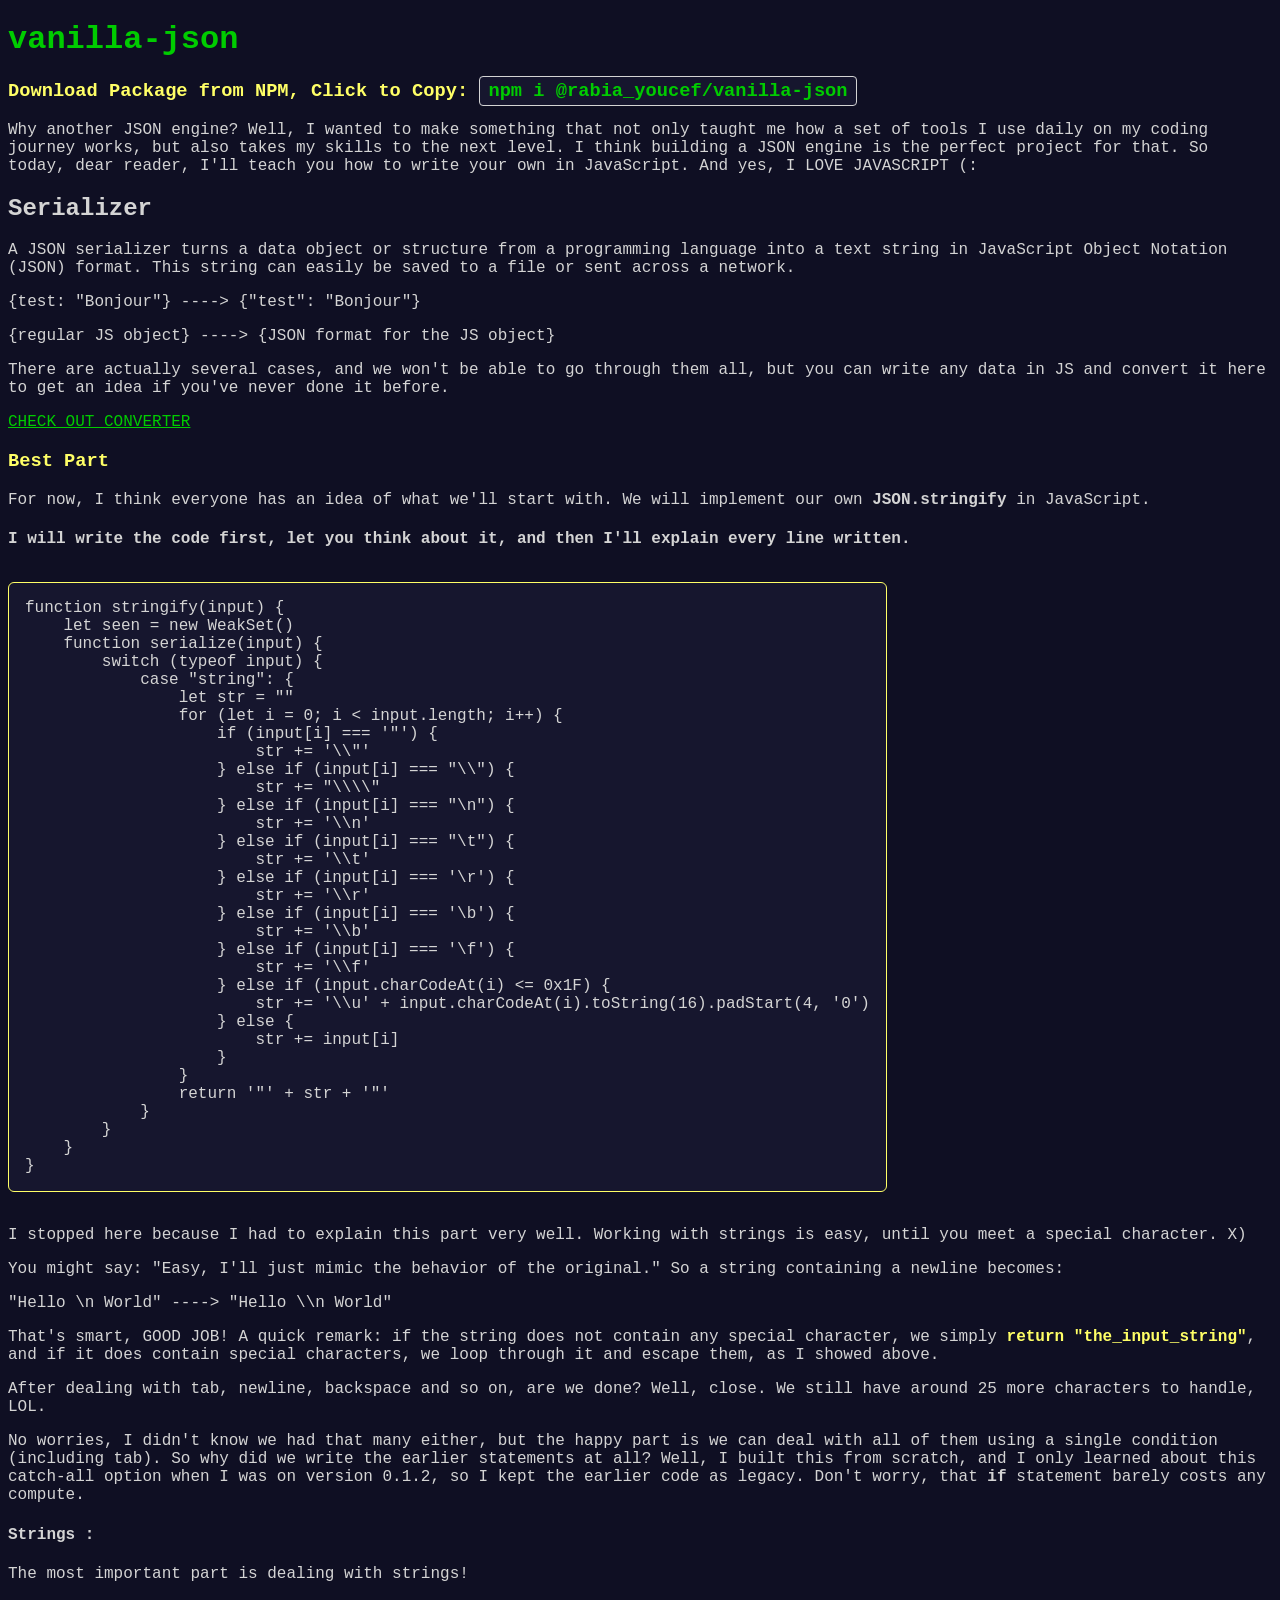
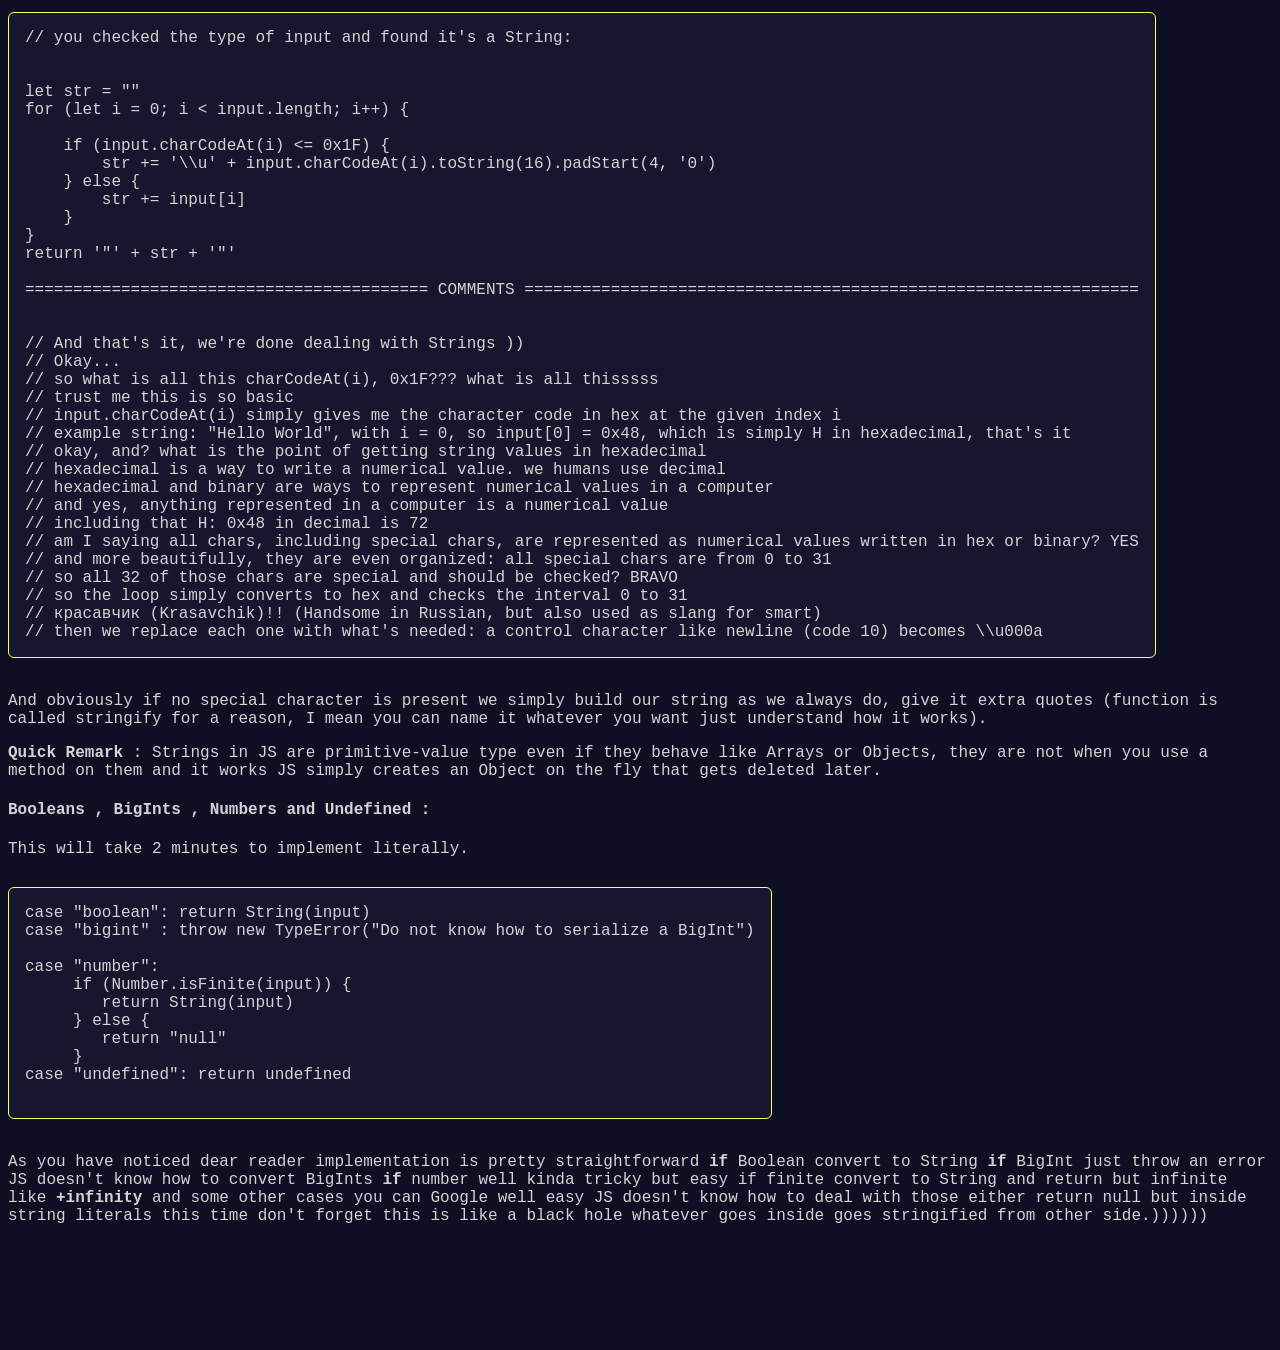
==== index.html @ 9250e8ce "improving docs and adding all primitive values except Symbols" ====
<!DOCTYPE html>
<html>
    <head>
    <meta charset="UTF-8">
    <link rel="stylesheet" href="style.css">
    <title>vanilla-json</title>
</head>
<body>
    <h1>vanilla-json</h1>
    <h3>Download Package from NPM, Click to Copy: <span id="copyme">npm i @rabia_youcef/vanilla-json</span></h3>
    <p>Why another JSON engine? Well, I wanted to make something that not only taught me how a set of tools I use daily on my coding journey works, but also takes my skills to the next level. I think building a JSON engine is the perfect project for that. So today, dear reader, I'll teach you how to write your own in JavaScript. And yes, I LOVE JAVASCRIPT (:</p>

    <h2>Serializer</h2>
    <p>A JSON serializer turns a data object or structure from a programming language into a text string in JavaScript Object Notation (JSON) format. This string can easily be saved to a file or sent across a network.</p>
    <p>{test: "Bonjour"} ----> {"test": "Bonjour"}</p>
    <p>{regular JS object} ----> {JSON format for the JS object}</p>
    <p>There are actually several cases, and we won't be able to go through them all, but you can write any data in JS and convert it here to get an idea if you've never done it before.</p>
    <a href="https://www.convertsimple.com/convert-javascript-to-json">CHECK OUT CONVERTER</a>

    <h3>Best Part</h3>
    <p>For now, I think everyone has an idea of what we'll start with. We will implement our own <span>JSON.stringify</span> in JavaScript.</p>
    <h4>I will write the code first, let you think about it, and then I'll explain every line written.</h4>

    <pre><code>function stringify(input) {
    let seen = new WeakSet()
    function serialize(input) {
        switch (typeof input) {
            case "string": {
                let str = ""
                for (let i = 0; i < input.length; i++) {
                    if (input[i] === '"') {
                        str += '\\"'
                    } else if (input[i] === "\\") {
                        str += "\\\\"
                    } else if (input[i] === "\n") {
                        str += '\\n'
                    } else if (input[i] === "\t") {
                        str += '\\t'
                    } else if (input[i] === '\r') {
                        str += '\\r'
                    } else if (input[i] === '\b') {
                        str += '\\b'
                    } else if (input[i] === '\f') {
                        str += '\\f'
                    } else if (input.charCodeAt(i) <= 0x1F) {
                        str += '\\u' + input.charCodeAt(i).toString(16).padStart(4, '0')
                    } else {
                        str += input[i]
                    }
                }
                return '"' + str + '"'
            }
        }
    }
}</code></pre>

    <p>I stopped here because I had to explain this part very well. Working with strings is easy, until you meet a special character. X)</p>
    <p>You might say: "Easy, I'll just mimic the behavior of the original." So a string containing a newline becomes:</p>
    <p>"Hello \n World"  ---->  "Hello \\n World"</p>
    <p>That's smart, GOOD JOB! A quick remark: if the string does not contain any special character, we simply <span id="return">return "the_input_string"</span>, and if it does contain special characters, we loop through it and escape them, as I showed above.</p>
    <p>After dealing with tab, newline, backspace and so on, are we done? Well, close. We still have around 25 more characters to handle, LOL.</p>
    <p>No worries, I didn't know we had that many either, but the happy part is we can deal with all of them using a single condition (including tab). So why did we write the earlier statements at all? Well, I built this from scratch, and I only learned about this catch-all option when I was on version 0.1.2, so I kept the earlier code as legacy. Don't worry, that <span>if</span> statement barely costs any compute.</p>

    <h4>Strings :</h4>
    <p>The most important part is dealing with strings!</p>
    <pre><code>// you checked the type of input and found it's a String:


let str = ""
for (let i = 0; i < input.length; i++) {

    if (input.charCodeAt(i) <= 0x1F) {
        str += '\\u' + input.charCodeAt(i).toString(16).padStart(4, '0')
    } else {
        str += input[i]
    }
}
return '"' + str + '"'

========================================== COMMENTS ================================================================


// And that's it, we're done dealing with Strings ))
// Okay...
// so what is all this charCodeAt(i), 0x1F??? what is all thisssss
// trust me this is so basic
// input.charCodeAt(i) simply gives me the character code in hex at the given index i
// example string: "Hello World", with i = 0, so input[0] = 0x48, which is simply H in hexadecimal, that's it
// okay, and? what is the point of getting string values in hexadecimal
// hexadecimal is a way to write a numerical value. we humans use decimal
// hexadecimal and binary are ways to represent numerical values in a computer
// and yes, anything represented in a computer is a numerical value
// including that H: 0x48 in decimal is 72
// am I saying all chars, including special chars, are represented as numerical values written in hex or binary? YES
// and more beautifully, they are even organized: all special chars are from 0 to 31
// so all 32 of those chars are special and should be checked? BRAVO
// so the loop simply converts to hex and checks the interval 0 to 31
// красавчик (Krasavchik)!! (Handsome in Russian, but also used as slang for smart)
// then we replace each one with what's needed: a control character like newline (code 10) becomes \\u000a</code></pre>

    <p>And obviously if no special character is present we simply build our string as we always do, give it extra quotes (function is called stringify for a reason, I mean you can name it whatever you want just understand how it works).</p>

    <p><span>Quick Remark </span> : Strings in JS are primitive-value type even if they behave like Arrays or Objects, they are not when you use a method on them and it works JS simply creates an Object on the fly that gets deleted later.</p>

    <h4>Booleans , BigInts , Numbers and Undefined :</h4>
    <p>This will take 2 minutes to implement literally.</p>
    <pre><code>case "boolean": return String(input)
case "bigint" : throw new TypeError("Do not know how to serialize a BigInt")

case "number":
     if (Number.isFinite(input)) {
        return String(input)
     } else {
        return "null"
     }
case "undefined": return undefined
    </code></pre>
    <p>As you have noticed dear reader implementation is pretty straightforward <span>if</span> Boolean convert to String <span>if</span> BigInt just throw an error JS doesn't know how to convert BigInts <span>if</span> number well kinda tricky but easy if finite convert to String and return but infinite like <span>+infinity</span> and some other cases you can Google well easy JS doesn't know how to deal with those either return null but inside string literals this time don't forget this is like a black hole whatever goes inside goes stringified from other side.))))))</p>






    <script src="app.js"></script>
</body>
</html>
---- style.css ----
:root {
    --bg:     #0f0f23;
    --text:   #d4d4d4;
    --accent: #00cc00;
    --star:   #ffff66;
}


body {
    
    background-color : var(--bg);
    color : var(--text);

    font-family: "Source Code Pro", monospace;
}
h1 {
    color: var(--accent);
}

a {
    color: var(--accent);
}

a:hover {
    color: var(--star);
}
h1:hover{
    color: var(--star);
    cursor: pointer;
}

span {
    font-weight: bold;

}

#copyme {
    cursor: pointer;
    color: var(--accent);
    border: 1px solid var(--text);
    border-radius: 4px;
    padding: 0.2rem 0.5rem;      /* space between text and border */
    background: #16162e;          /* subtle darker fill = code-block feel */
    font-family: "Source Code Pro", monospace;
}
pre {
    background: #16162e;
    display : inline-block;
    border: 1px solid var(--star);
    border-radius: 6px;
    padding: 1rem;
    overflow-x: auto;         /* horizontal scroll if a line's too long */
}
pre code {
    font-family: "Source Code Pro", monospace;
    color: var(--text);
}
#return {
    font-weight : bold;
    color : var(--star)
}

h3 {


    color: var(--star);
}
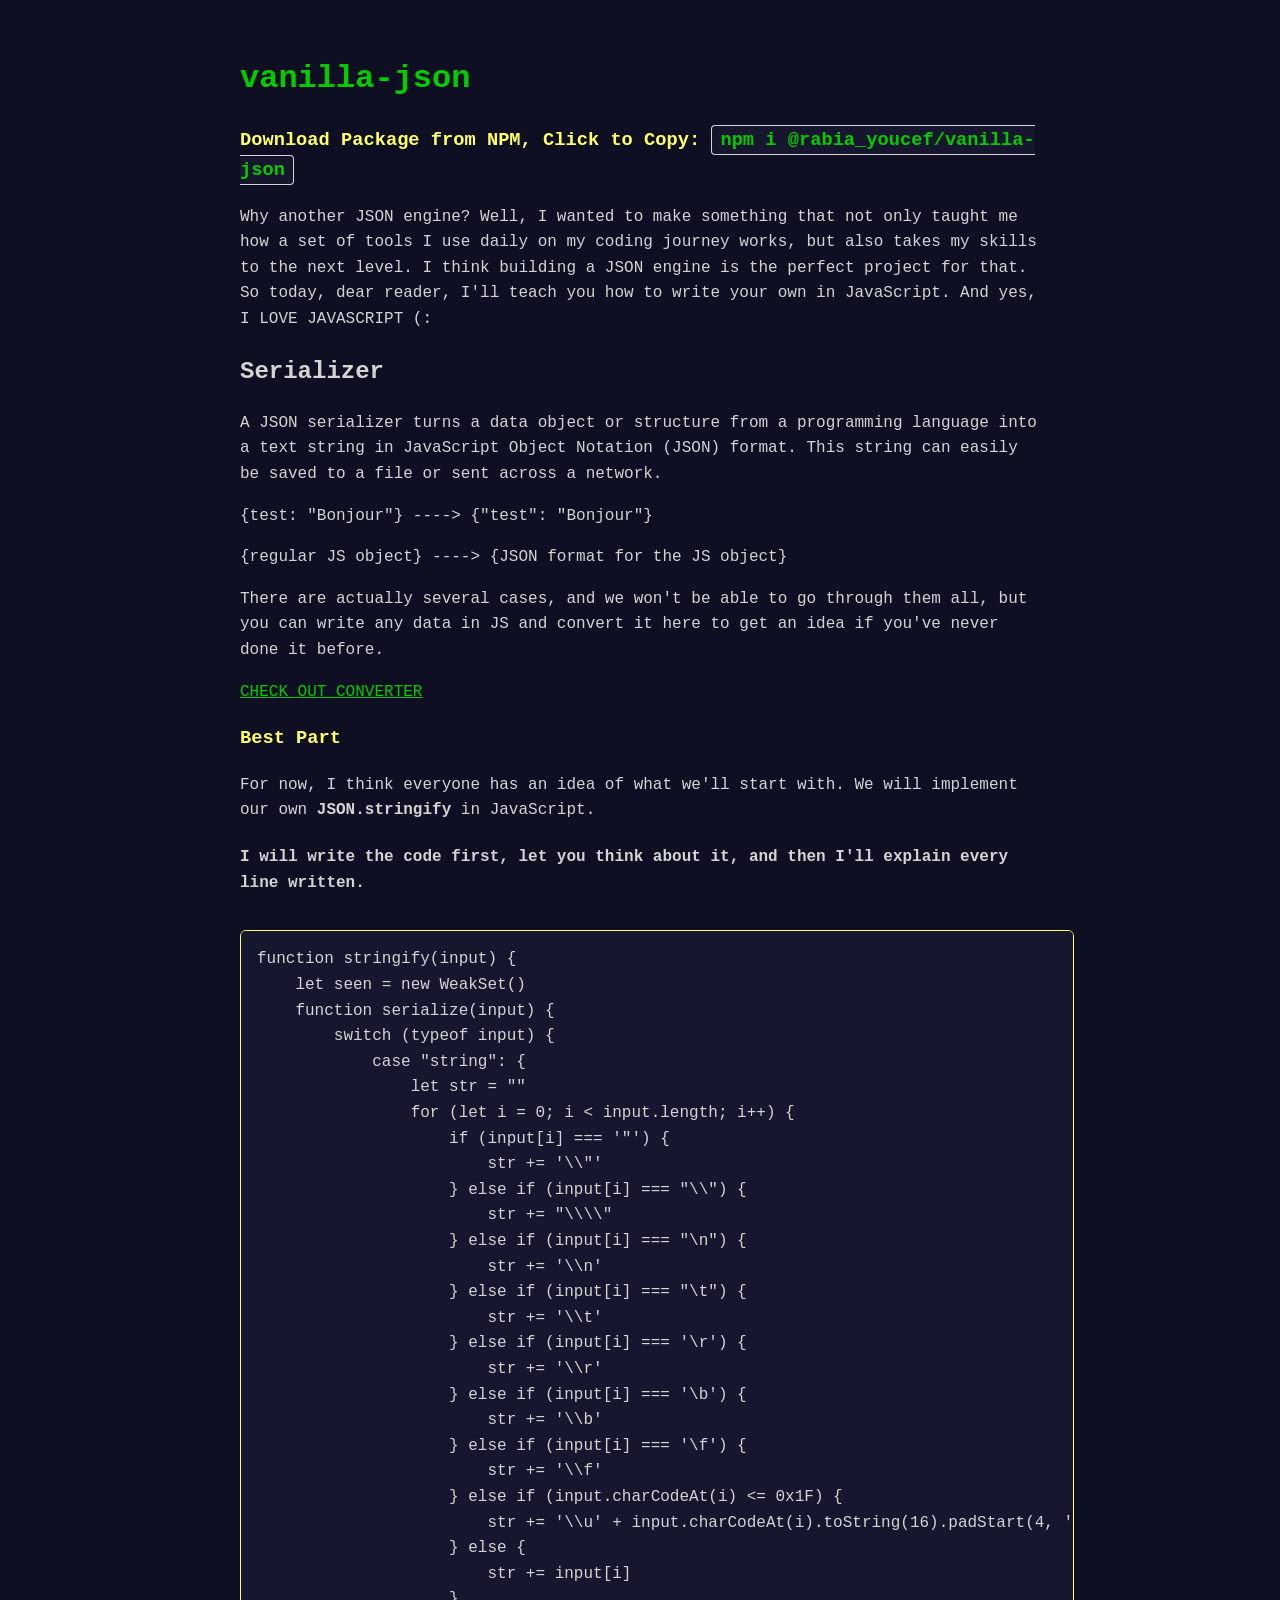
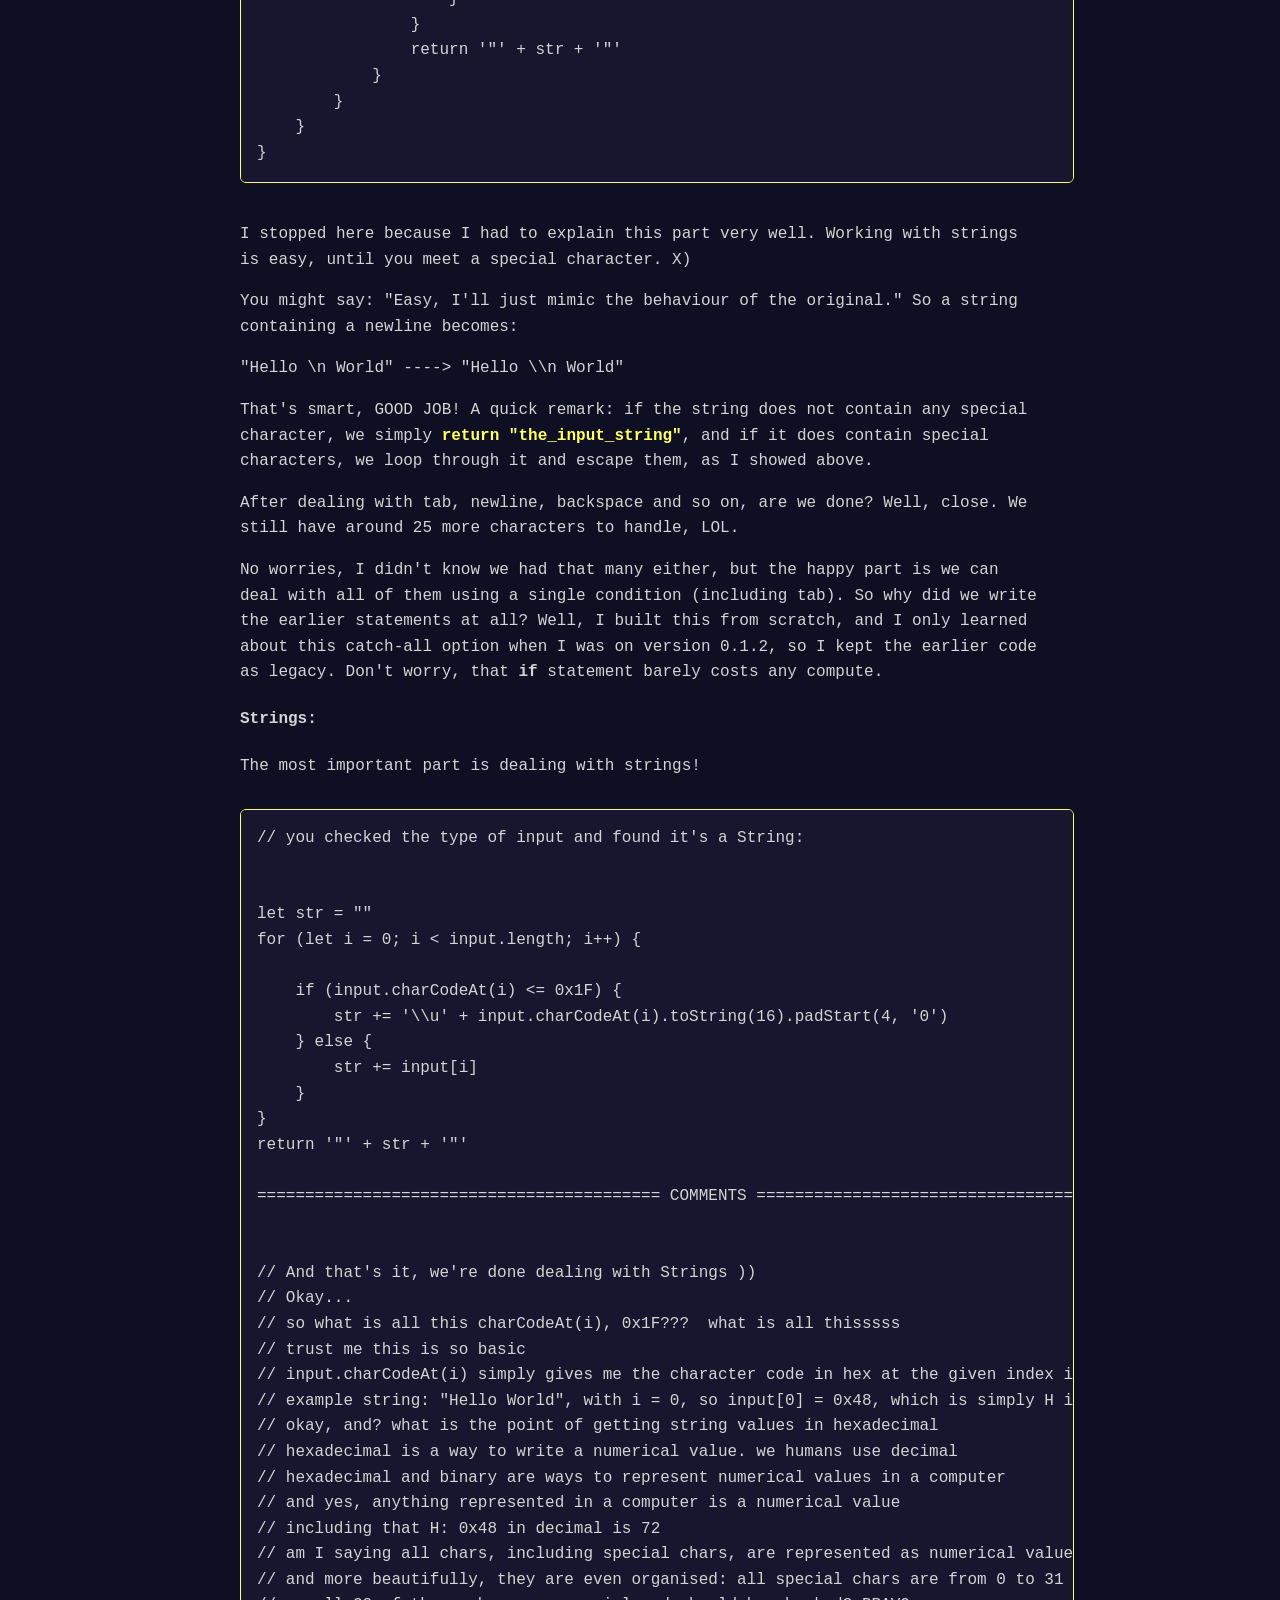
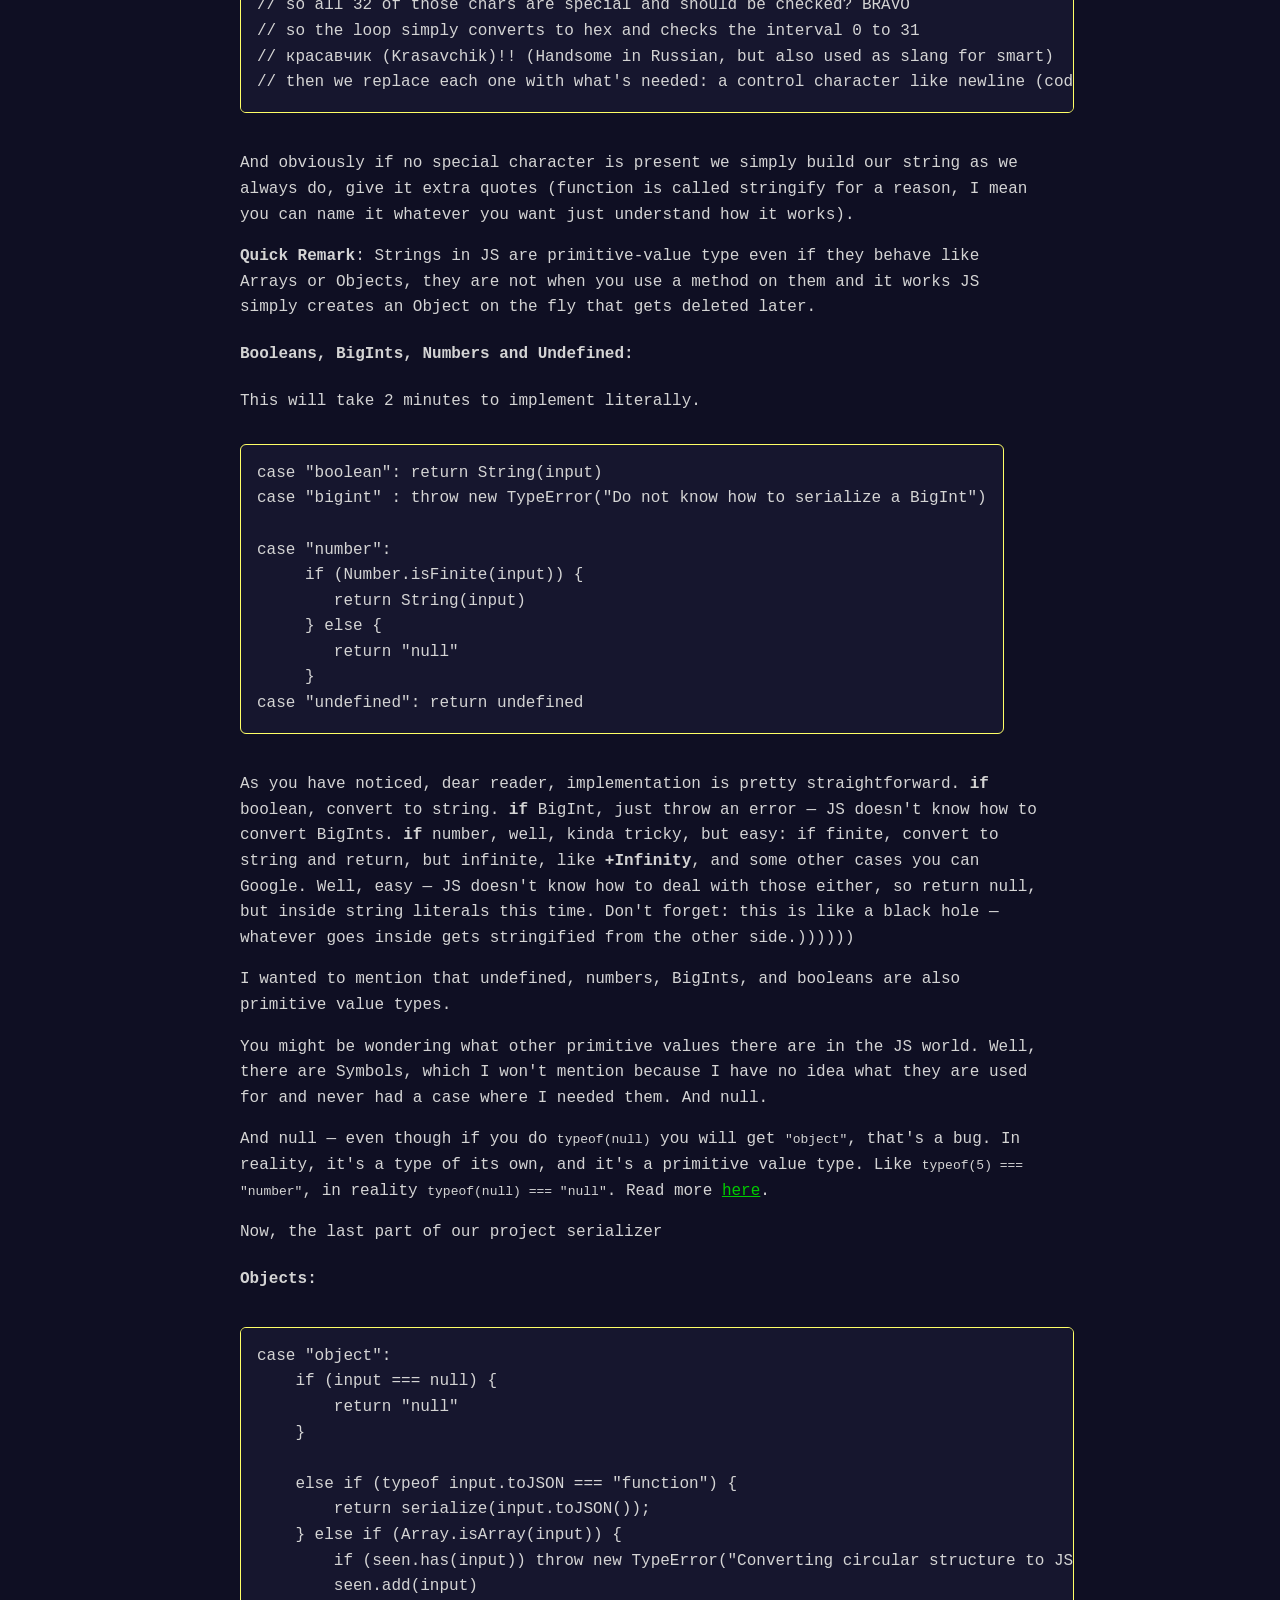
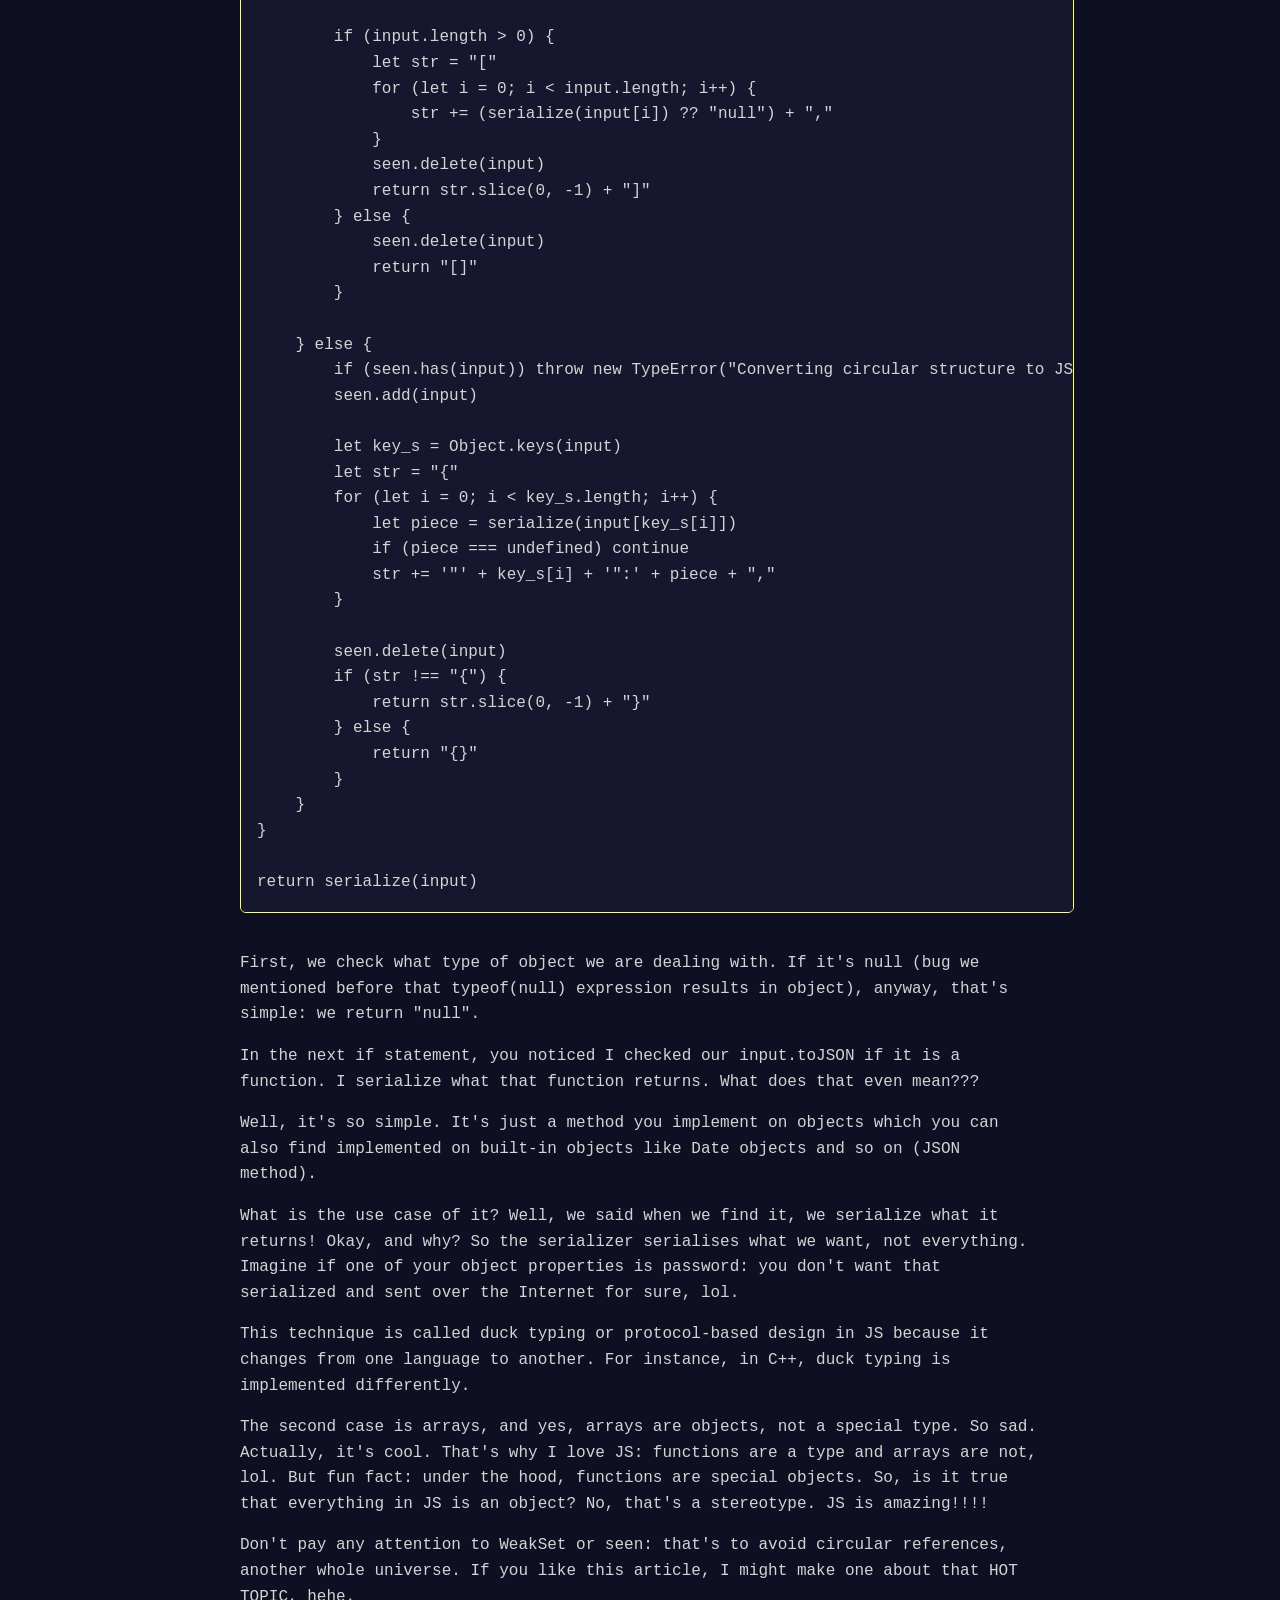
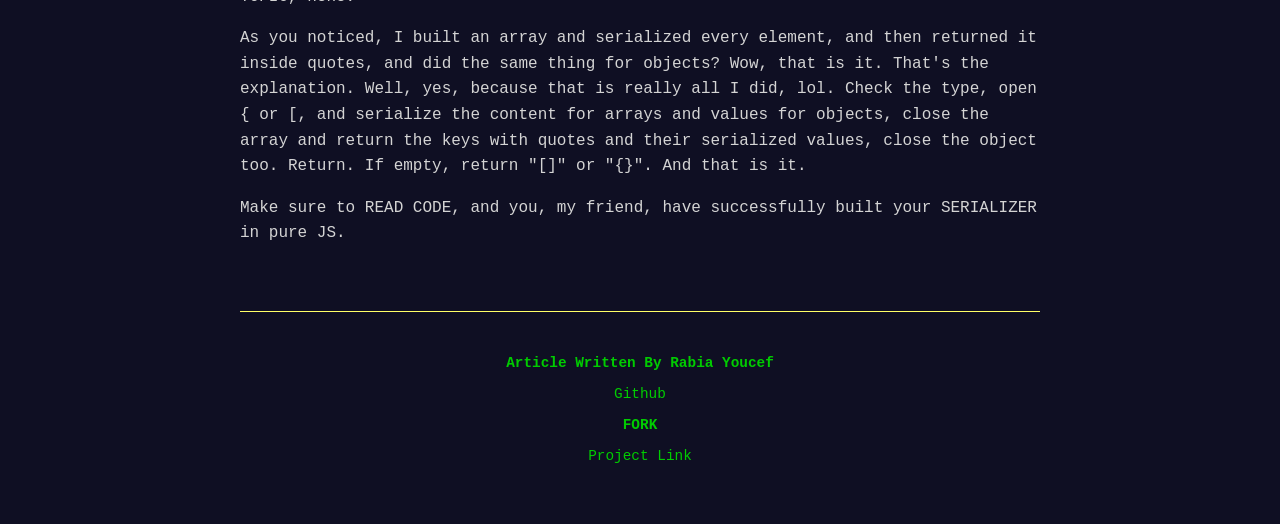
==== commit 24b5fe9e: "Objects Handling Docs" ====
--- a/index.html
+++ b/index.html
@@ -1,6 +1,6 @@
 <!DOCTYPE html>
 <html>
-    <head>
+<head>
     <meta charset="UTF-8">
     <link rel="stylesheet" href="style.css">
     <title>vanilla-json</title>
@@ -55,13 +55,13 @@
 }</code></pre>
 
     <p>I stopped here because I had to explain this part very well. Working with strings is easy, until you meet a special character. X)</p>
-    <p>You might say: "Easy, I'll just mimic the behavior of the original." So a string containing a newline becomes:</p>
+    <p>You might say: "Easy, I'll just mimic the behaviour of the original." So a string containing a newline becomes:</p>
     <p>"Hello \n World"  ---->  "Hello \\n World"</p>
     <p>That's smart, GOOD JOB! A quick remark: if the string does not contain any special character, we simply <span id="return">return "the_input_string"</span>, and if it does contain special characters, we loop through it and escape them, as I showed above.</p>
     <p>After dealing with tab, newline, backspace and so on, are we done? Well, close. We still have around 25 more characters to handle, LOL.</p>
     <p>No worries, I didn't know we had that many either, but the happy part is we can deal with all of them using a single condition (including tab). So why did we write the earlier statements at all? Well, I built this from scratch, and I only learned about this catch-all option when I was on version 0.1.2, so I kept the earlier code as legacy. Don't worry, that <span>if</span> statement barely costs any compute.</p>
 
-    <h4>Strings :</h4>
+    <h4>Strings:</h4>
     <p>The most important part is dealing with strings!</p>
     <pre><code>// you checked the type of input and found it's a String:
 
@@ -82,7 +82,7 @@
 
 // And that's it, we're done dealing with Strings ))
 // Okay...
-// so what is all this charCodeAt(i), 0x1F??? what is all thisssss
+// so what is all this charCodeAt(i), 0x1F???  what is all thisssss
 // trust me this is so basic
 // input.charCodeAt(i) simply gives me the character code in hex at the given index i
 // example string: "Hello World", with i = 0, so input[0] = 0x48, which is simply H in hexadecimal, that's it
@@ -92,7 +92,7 @@
 // and yes, anything represented in a computer is a numerical value
 // including that H: 0x48 in decimal is 72
 // am I saying all chars, including special chars, are represented as numerical values written in hex or binary? YES
-// and more beautifully, they are even organized: all special chars are from 0 to 31
+// and more beautifully, they are even organised: all special chars are from 0 to 31
 // so all 32 of those chars are special and should be checked? BRAVO
 // so the loop simply converts to hex and checks the interval 0 to 31
 // красавчик (Krasavchik)!! (Handsome in Russian, but also used as slang for smart)
@@ -100,9 +100,9 @@
 
     <p>And obviously if no special character is present we simply build our string as we always do, give it extra quotes (function is called stringify for a reason, I mean you can name it whatever you want just understand how it works).</p>
 
-    <p><span>Quick Remark </span> : Strings in JS are primitive-value type even if they behave like Arrays or Objects, they are not when you use a method on them and it works JS simply creates an Object on the fly that gets deleted later.</p>
+    <p><span>Quick Remark</span>: Strings in JS are primitive-value type even if they behave like Arrays or Objects, they are not when you use a method on them and it works JS simply creates an Object on the fly that gets deleted later.</p>
 
-    <h4>Booleans , BigInts , Numbers and Undefined :</h4>
+    <h4>Booleans, BigInts, Numbers and Undefined:</h4>
     <p>This will take 2 minutes to implement literally.</p>
     <pre><code>case "boolean": return String(input)
 case "bigint" : throw new TypeError("Do not know how to serialize a BigInt")
@@ -113,14 +113,82 @@
      } else {
         return "null"
      }
-case "undefined": return undefined
-    </code></pre>
-    <p>As you have noticed dear reader implementation is pretty straightforward <span>if</span> Boolean convert to String <span>if</span> BigInt just throw an error JS doesn't know how to convert BigInts <span>if</span> number well kinda tricky but easy if finite convert to String and return but infinite like <span>+infinity</span> and some other cases you can Google well easy JS doesn't know how to deal with those either return null but inside string literals this time don't forget this is like a black hole whatever goes inside goes stringified from other side.))))))</p>
+case "undefined": return undefined</code></pre>
 
+    <p>As you have noticed, dear reader, implementation is pretty straightforward. <span>if</span> boolean, convert to string. <span>if</span> BigInt, just throw an error — JS doesn't know how to convert BigInts. <span>if</span> number, well, kinda tricky, but easy: if finite, convert to string and return, but infinite, like <span>+Infinity</span>, and some other cases you can Google. Well, easy — JS doesn't know how to deal with those either, so return null, but inside string literals this time. Don't forget: this is like a black hole — whatever goes inside gets stringified from the other side.))))))</p>
 
+    <p>I wanted to mention that undefined, numbers, BigInts, and booleans are also primitive value types.</p>
 
+    <p>You might be wondering what other primitive values there are in the JS world. Well, there are Symbols, which I won't mention because I have no idea what they are used for and never had a case where I needed them. And null.</p>
 
+    <p>And null — even though if you do <code>typeof(null)</code> you will get <code>"object"</code>, that's a bug. In reality, it's a type of its own, and it's a primitive value type. Like <code>typeof(5) === "number"</code>, in reality <code>typeof(null) === "null"</code>. Read more <a href="https://dev.to/m0slah/why-typeof-null-object-in-javascript-a-deep-dive-into-a-quirky-bug-n6p">here</a>.</p>
 
+    <p>Now, the last part of our project serializer</p>
+
+    <h4>Objects:</h4>
+
+    <pre><code>case "object":
+    if (input === null) {
+        return "null"
+    }
+
+    else if (typeof input.toJSON === "function") {
+        return serialize(input.toJSON());
+    } else if (Array.isArray(input)) {
+        if (seen.has(input)) throw new TypeError("Converting circular structure to JSON")  // ← guard
+        seen.add(input)                                                                    // ← "I'm inside now"
+
+        if (input.length > 0) {
+            let str = "["
+            for (let i = 0; i < input.length; i++) {
+                str += (serialize(input[i]) ?? "null") + ","
+            }
+            seen.delete(input)                                                             // ← "done, leaving"
+            return str.slice(0, -1) + "]"
+        } else {
+            seen.delete(input)                                                             // ← same, empty case
+            return "[]"
+        }
+
+    } else {
+        if (seen.has(input)) throw new TypeError("Converting circular structure to JSON")  // ← guard
+        seen.add(input)                                                                    // ← "I'm inside now"
+
+        let key_s = Object.keys(input)
+        let str = "{"
+        for (let i = 0; i < key_s.length; i++) {
+            let piece = serialize(input[key_s[i]])
+            if (piece === undefined) continue
+            str += '"' + key_s[i] + '":' + piece + ","
+        }
+
+        seen.delete(input)                                                                 // ← "done, leaving"
+        if (str !== "{") {
+            return str.slice(0, -1) + "}"
+        } else {
+            return "{}"
+        }
+    }
+}
+
+return serialize(input)</code></pre>
+
+    <p>First, we check what type of object we are dealing with. If it's null (bug we mentioned before that typeof(null) expression results in object), anyway, that's simple: we return "null".</p>
+    <p>In the next if statement, you noticed I checked our input.toJSON if it is a function. I serialize what that function returns. What does that even mean???</p>
+    <p>Well, it's so simple. It's just a method you implement on objects which you can also find implemented on built-in objects like Date objects and so on (JSON method).</p>
+    <p>What is the use case of it? Well, we said when we find it, we serialize what it returns! Okay, and why? So the serializer serialises what we want, not everything. Imagine if one of your object properties is password: you don't want that serialized and sent over the Internet for sure, lol.</p>
+    <p>This technique is called duck typing or protocol-based design in JS because it changes from one language to another. For instance, in C++, duck typing is implemented differently.</p>
+    <p>The second case is arrays, and yes, arrays are objects, not a special type. So sad. Actually, it's cool. That's why I love JS: functions are a type and arrays are not, lol. But fun fact: under the hood, functions are special objects. So, is it true that everything in JS is an object? No, that's a stereotype. JS is amazing!!!!</p>
+    <p>Don't pay any attention to WeakSet or seen: that's to avoid circular references, another whole universe. If you like this article, I might make one about that HOT TOPIC, hehe.</p>
+    <p>As you noticed, I built an array and serialized every element, and then returned it inside quotes, and did the same thing for objects? Wow, that is it. That's the explanation. Well, yes, because that is really all I did, lol. Check the type, open { or [, and serialize the content for arrays and values for objects, close the array and return the keys with quotes and their serialized values, close the object too. Return. If empty, return "[]" or "{}". And that is it.</p>
+    <p>Make sure to READ CODE, and you, my friend, have successfully built your SERIALIZER in pure JS.</p>
+
+    <footer>
+        <p>Article Written By Rabia Youcef</p>
+        <a href="https://github.com/MantasEdine">Github</a>
+        <p>FORK</p>
+        <a href="https://github.com/MantasEdine/vanilla-json/tree/main">Project Link</a>
+    </footer>
 
     <script src="app.js"></script>
 </body>
--- a/style.css
+++ b/style.css
@@ -5,14 +5,16 @@
     --star:   #ffff66;
 }
 
+body {
+    background-color: var(--bg);
+    color: var(--text);
+    font-family: "Source Code Pro", monospace;
+    max-width: 800px;
+    margin: 0 auto;
+    padding: 2rem;
+    line-height: 1.6;
+}
 
-body {
-    
-    background-color : var(--bg);
-    color : var(--text);
-
-    font-family: "Source Code Pro", monospace;
-}
 h1 {
     color: var(--accent);
 }
@@ -24,14 +26,14 @@
 a:hover {
     color: var(--star);
 }
-h1:hover{
+
+h1:hover {
     color: var(--star);
     cursor: pointer;
 }
 
 span {
     font-weight: bold;
-
 }
 
 #copyme {
@@ -39,29 +41,56 @@
     color: var(--accent);
     border: 1px solid var(--text);
     border-radius: 4px;
-    padding: 0.2rem 0.5rem;      /* space between text and border */
-    background: #16162e;          /* subtle darker fill = code-block feel */
+    padding: 0.2rem 0.5rem;
+    background: #16162e;
     font-family: "Source Code Pro", monospace;
 }
+
 pre {
     background: #16162e;
-    display : inline-block;
+    display: inline-block;
     border: 1px solid var(--star);
     border-radius: 6px;
     padding: 1rem;
-    overflow-x: auto;         /* horizontal scroll if a line's too long */
+    overflow-x: auto;
+    max-width: 100%;
 }
+
 pre code {
     font-family: "Source Code Pro", monospace;
     color: var(--text);
 }
+
 #return {
-    font-weight : bold;
-    color : var(--star)
+    font-weight: bold;
+    color: var(--star);
 }
 
 h3 {
-
-
     color: var(--star);
 }
+
+footer {
+    margin-top: 4rem;
+    padding: 2rem 1rem;
+    border-top: 1px solid var(--star);
+    text-align: center;
+    color: var(--text);
+    font-size: 0.9rem;
+}
+
+footer a {
+    color: var(--accent);
+    text-decoration: none;
+    margin: 0 0.5rem;
+}
+
+footer a:hover {
+    color: var(--star);
+}
+
+footer p {
+    margin: 0.5rem 0;
+    color: var(--accent);
+    font-weight: bold;
+}
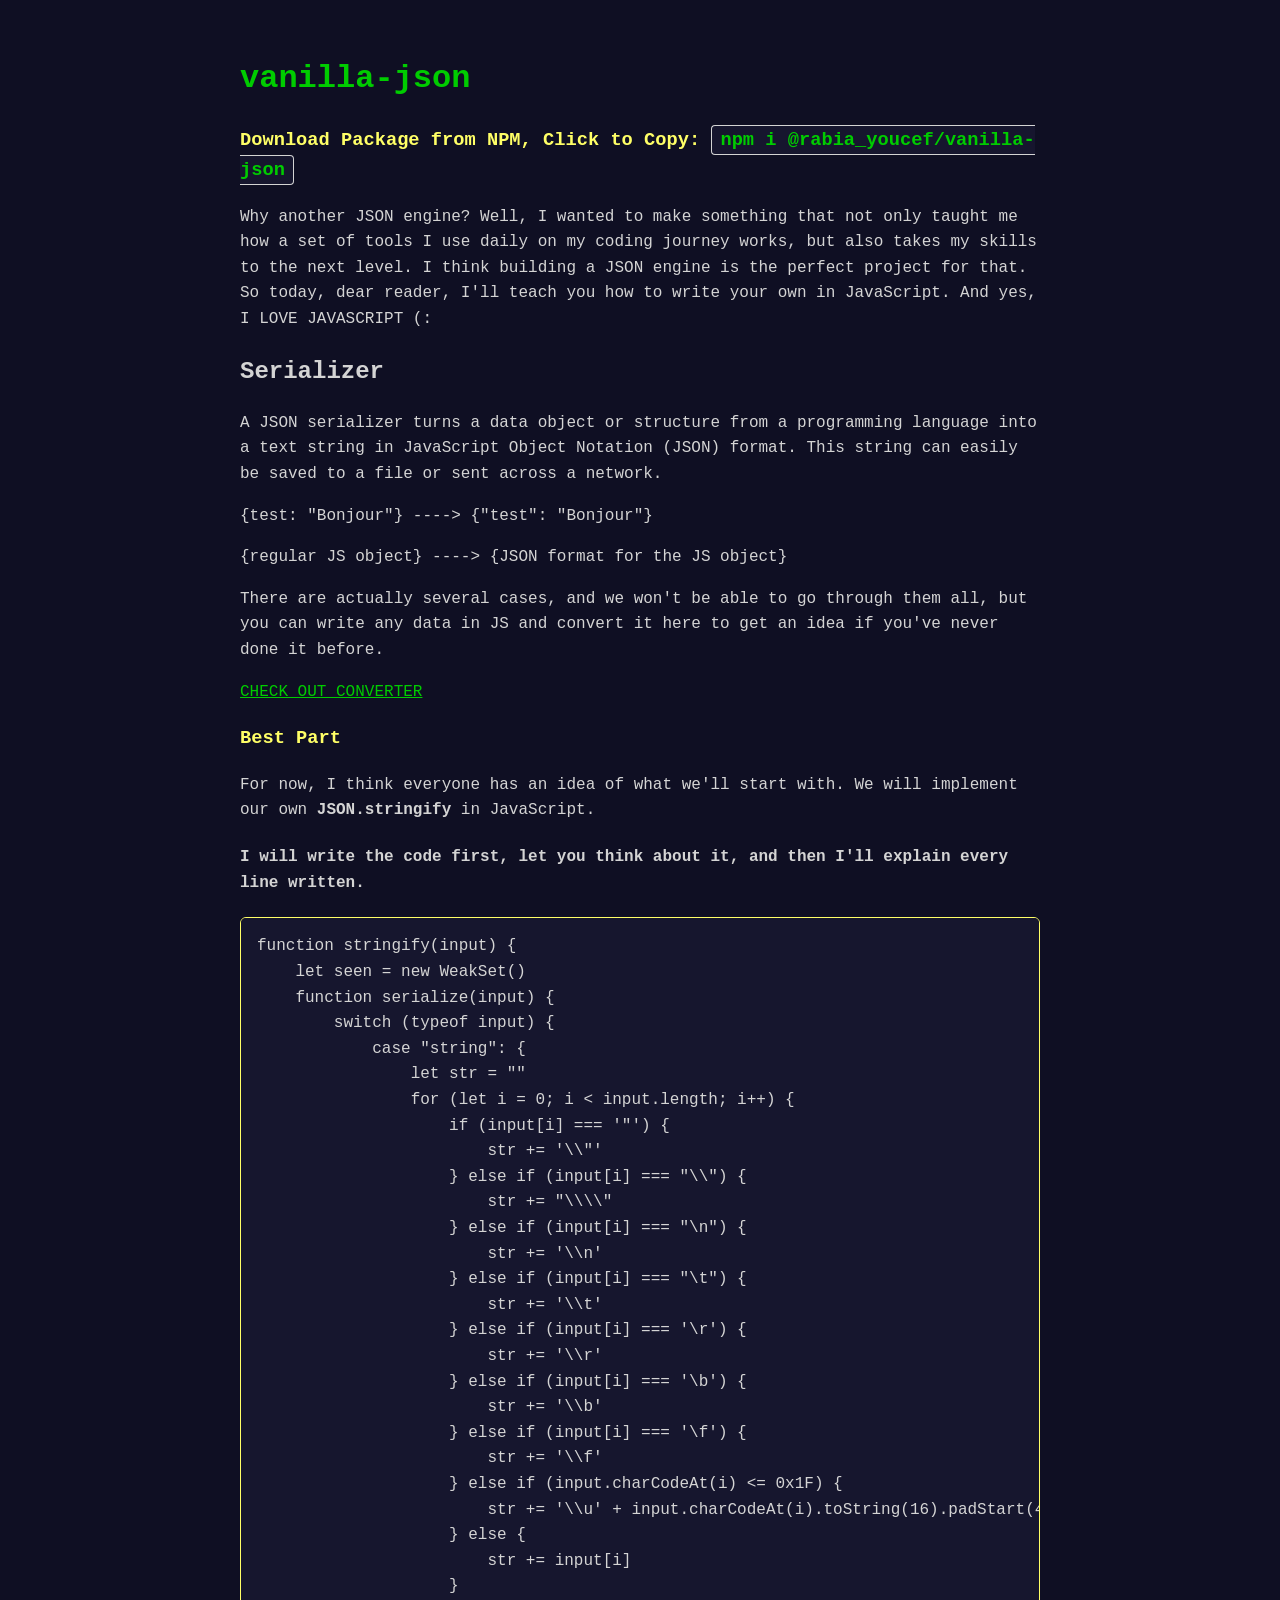
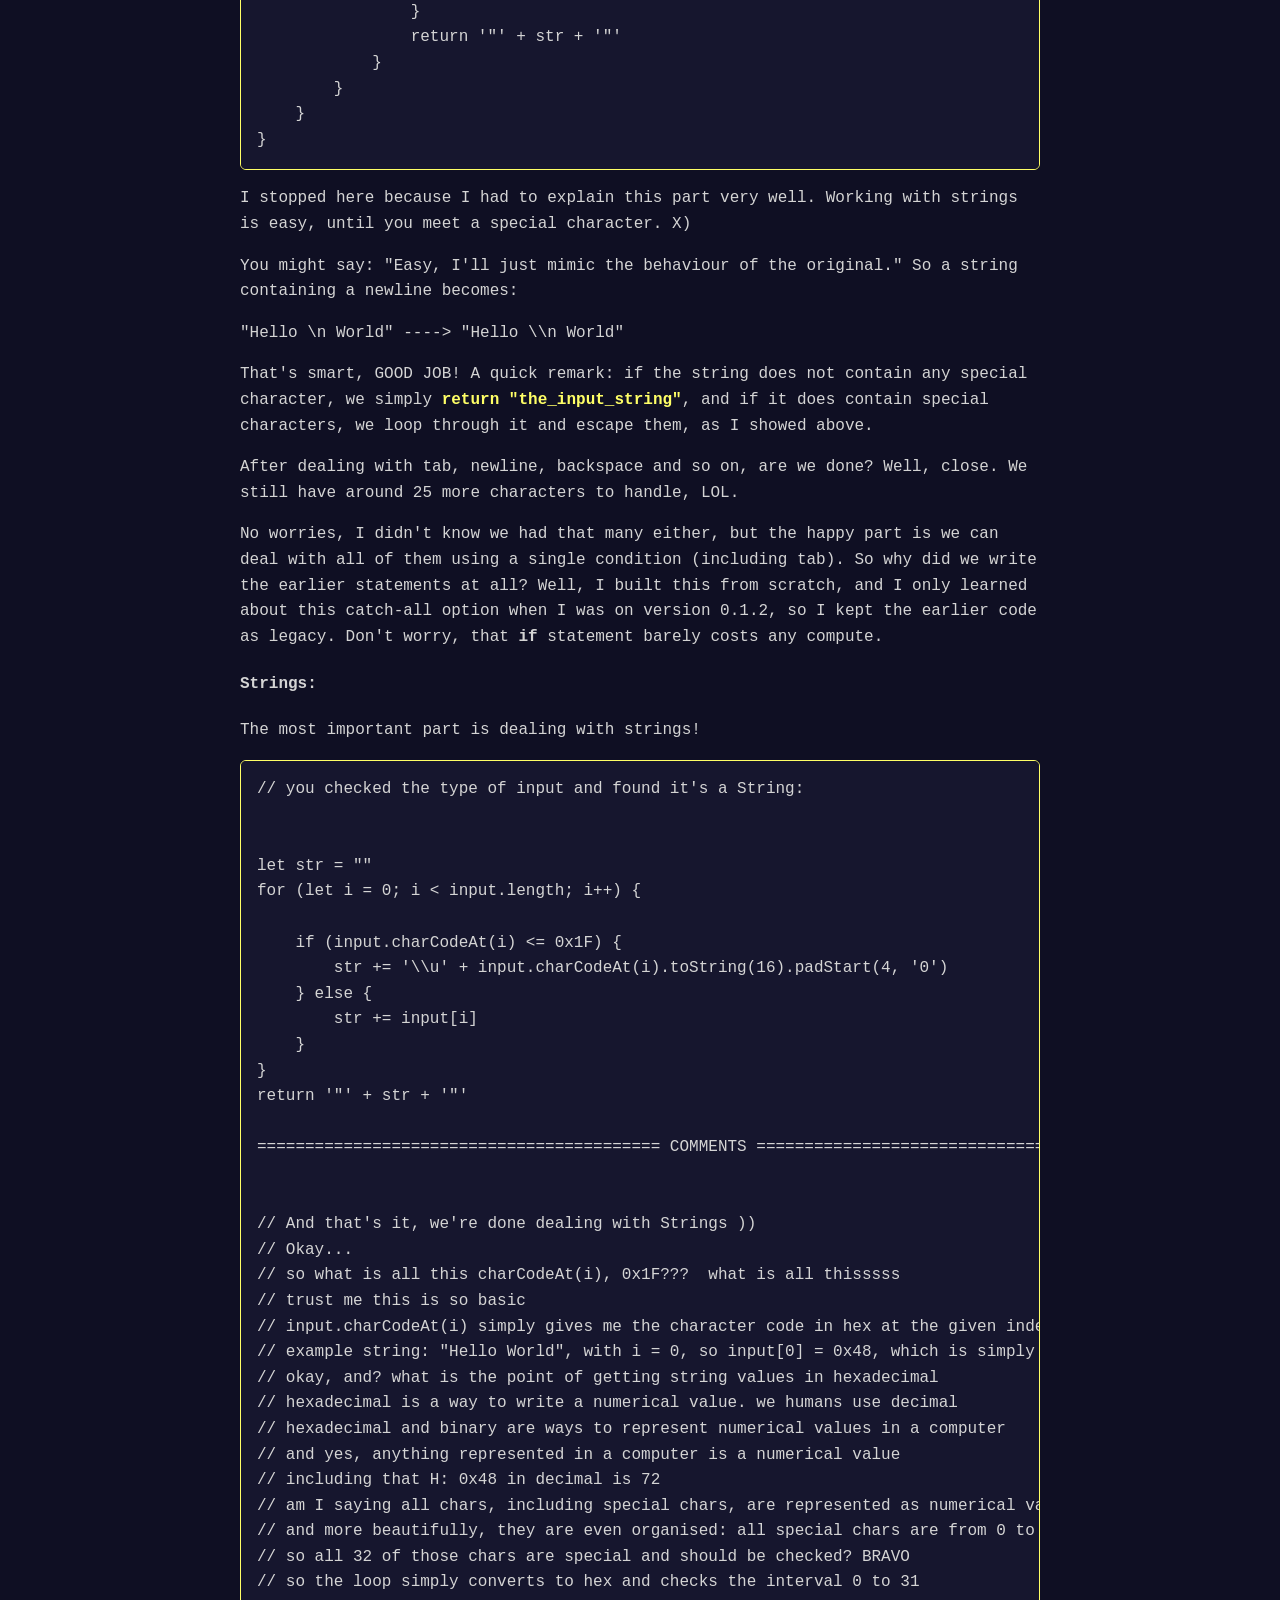
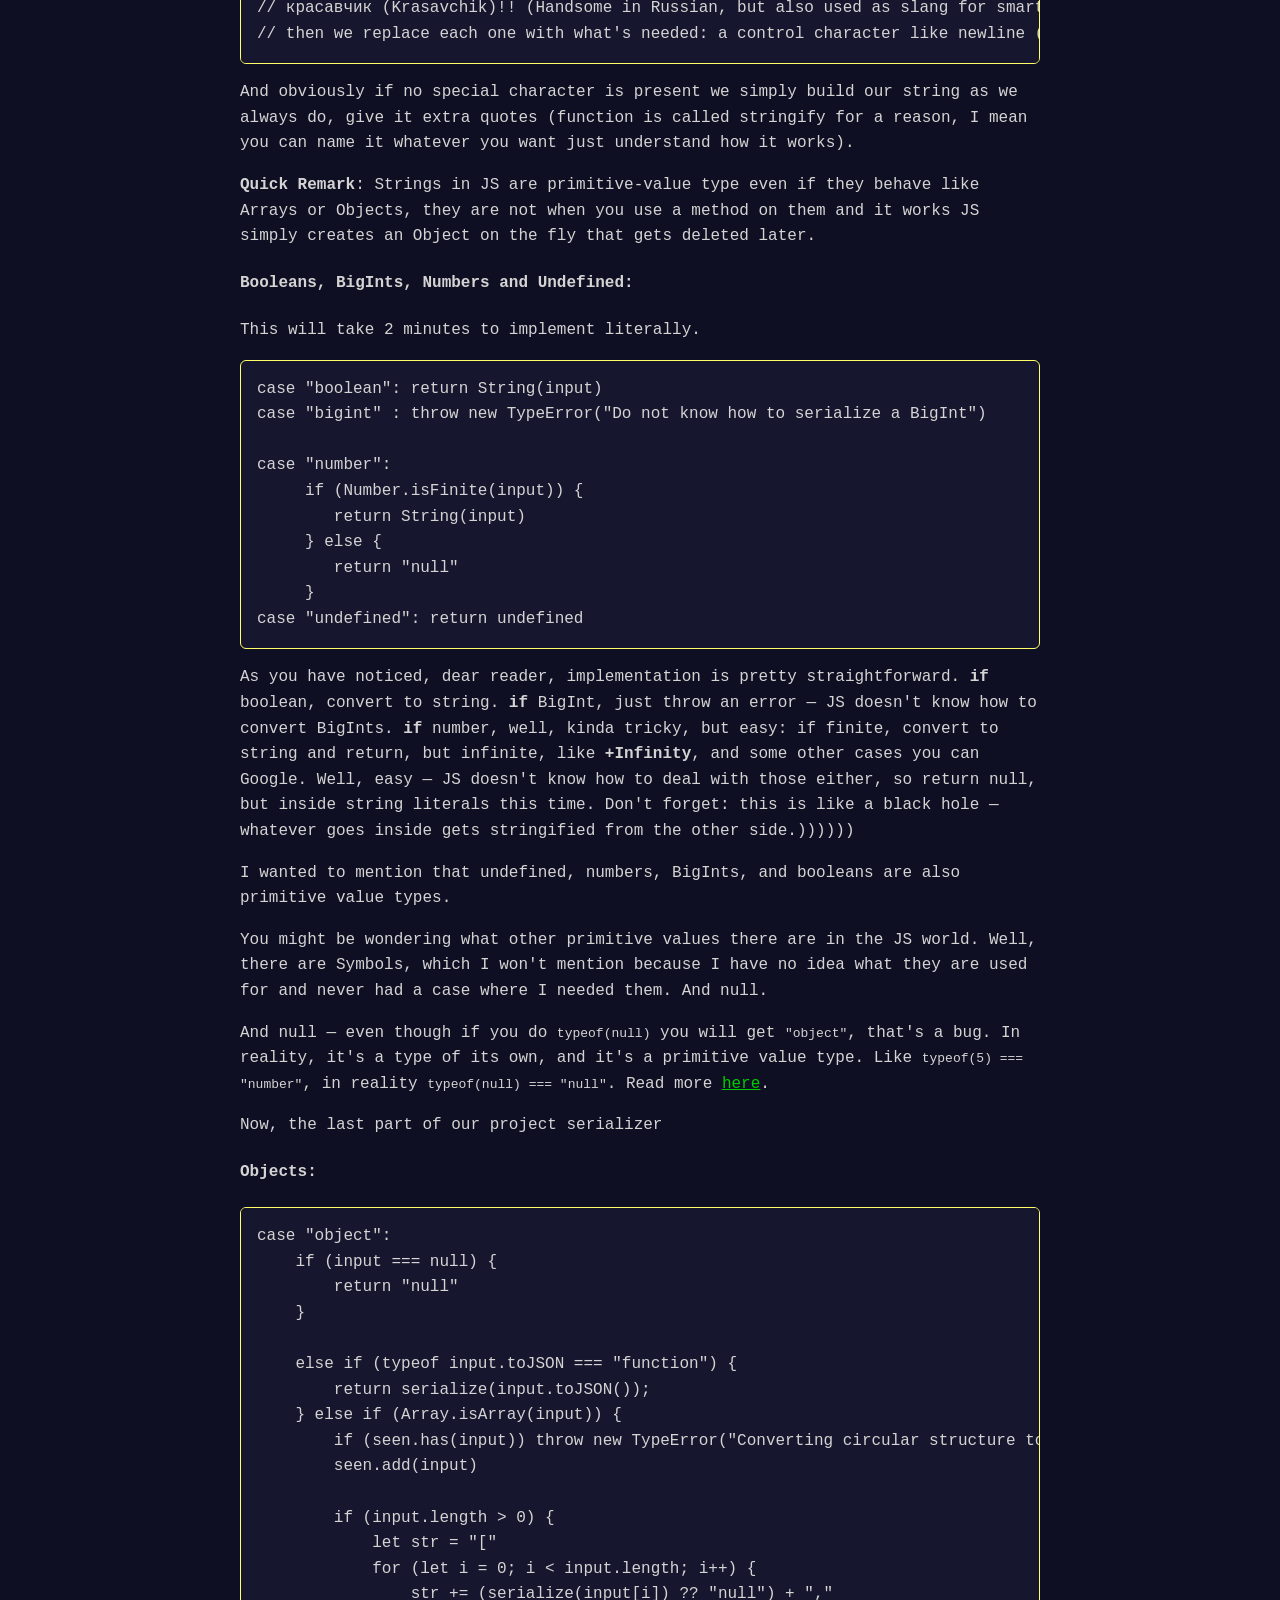
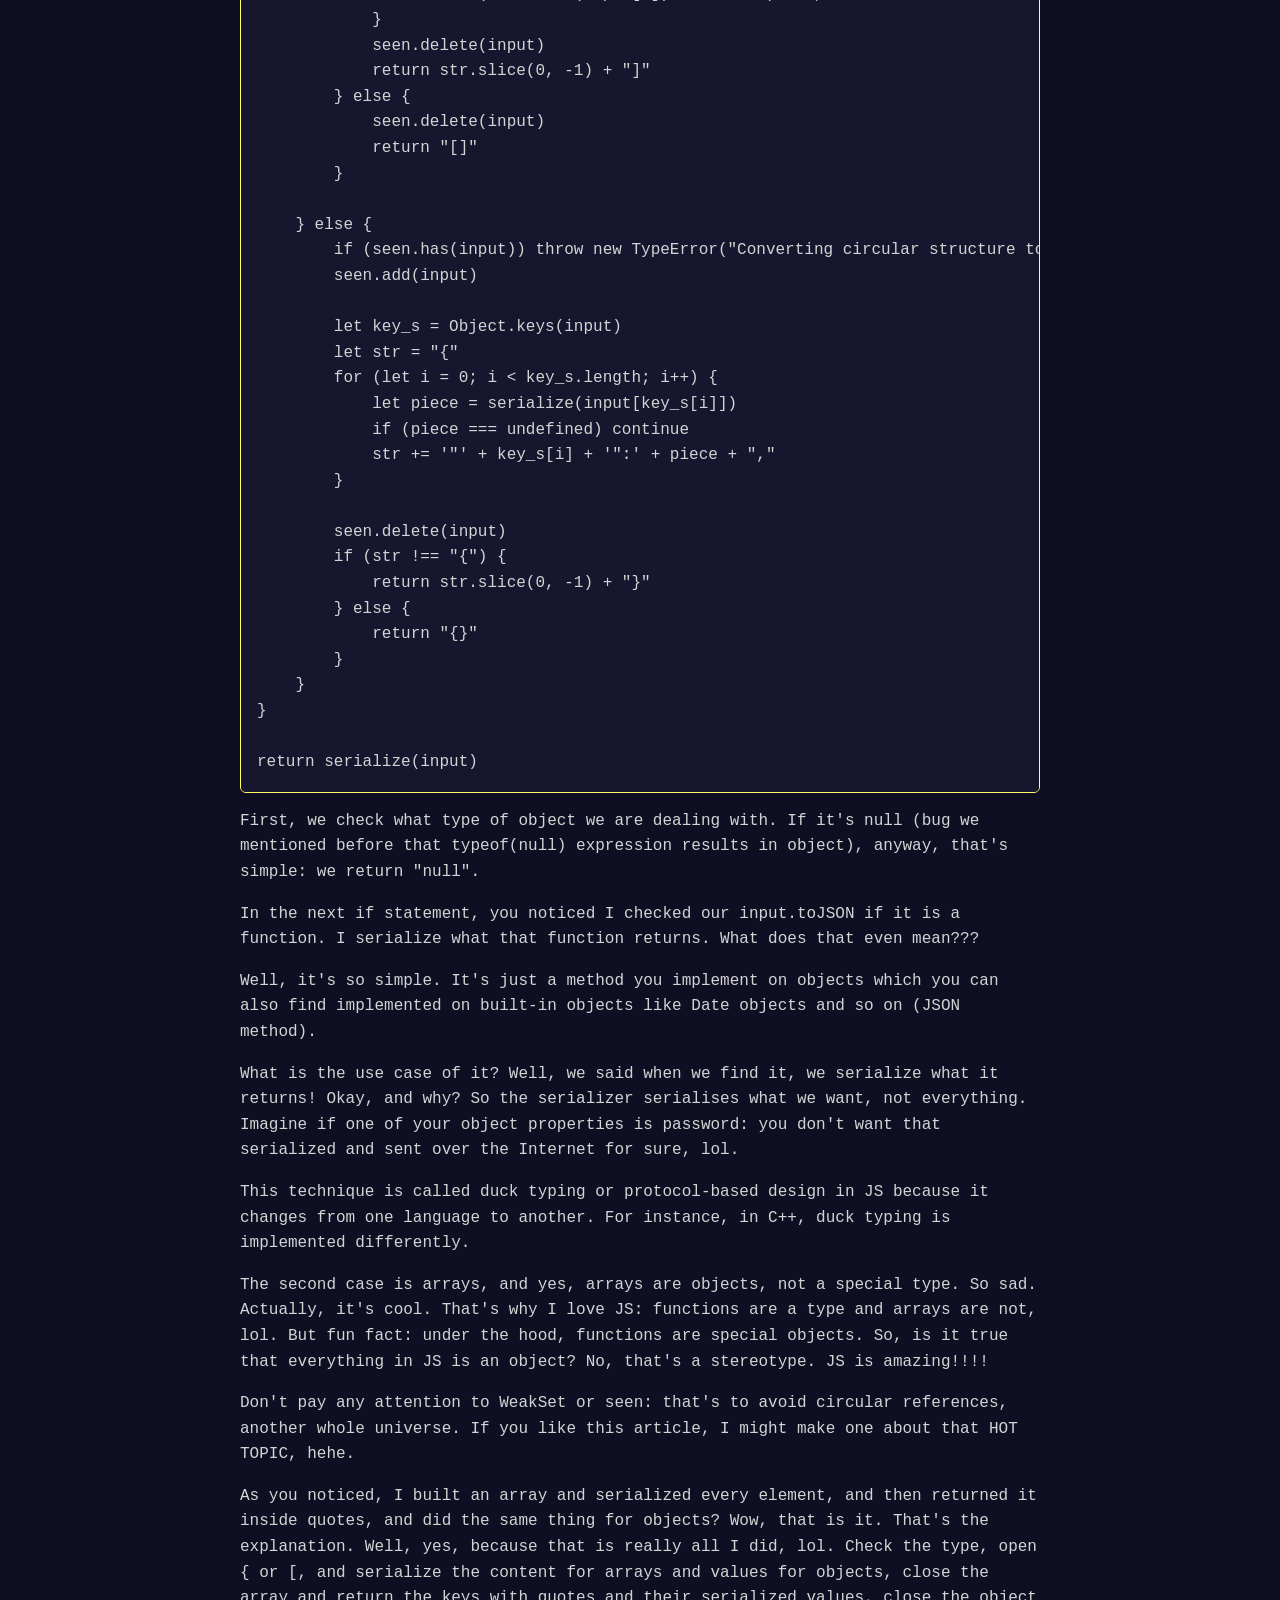
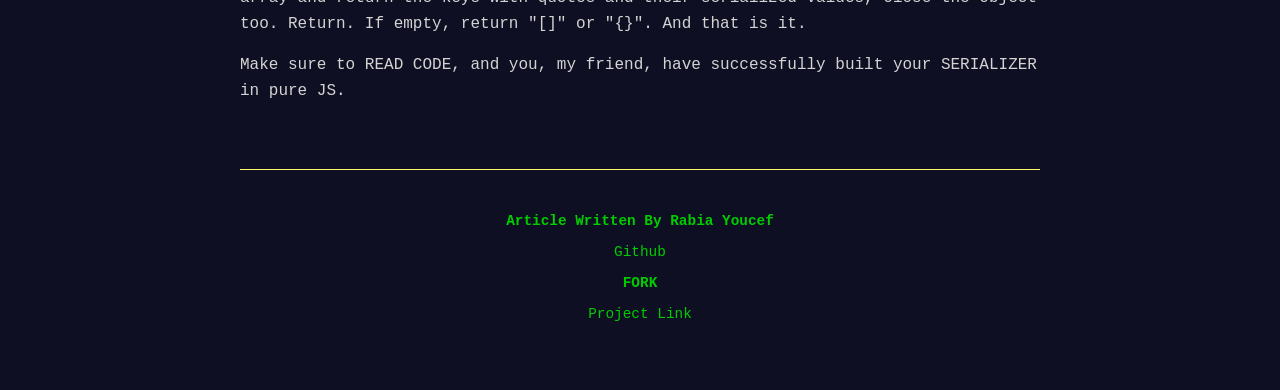
==== commit 0717fb3d: "MediaQuery Added" ====
--- a/index.html
+++ b/index.html
@@ -1,6 +1,7 @@
 <!DOCTYPE html>
 <html>
 <head>
+    <meta name="viewport" content="width=device-width, initial-scale=1.0">
     <meta charset="UTF-8">
     <link rel="stylesheet" href="style.css">
     <title>vanilla-json</title>
--- a/style.css
+++ b/style.css
@@ -48,7 +48,7 @@
 
 pre {
     background: #16162e;
-    display: inline-block;
+    display: block;
     border: 1px solid var(--star);
     border-radius: 6px;
     padding: 1rem;
@@ -94,3 +94,9 @@
     color: var(--accent);
     font-weight: bold;
 }
+@media (max-width: 600px) {
+    /* these rules apply ONLY when screen is 600px or narrower (phones) */
+    body {
+        padding: 1rem;      /* less padding on small screens */
+    }
+}
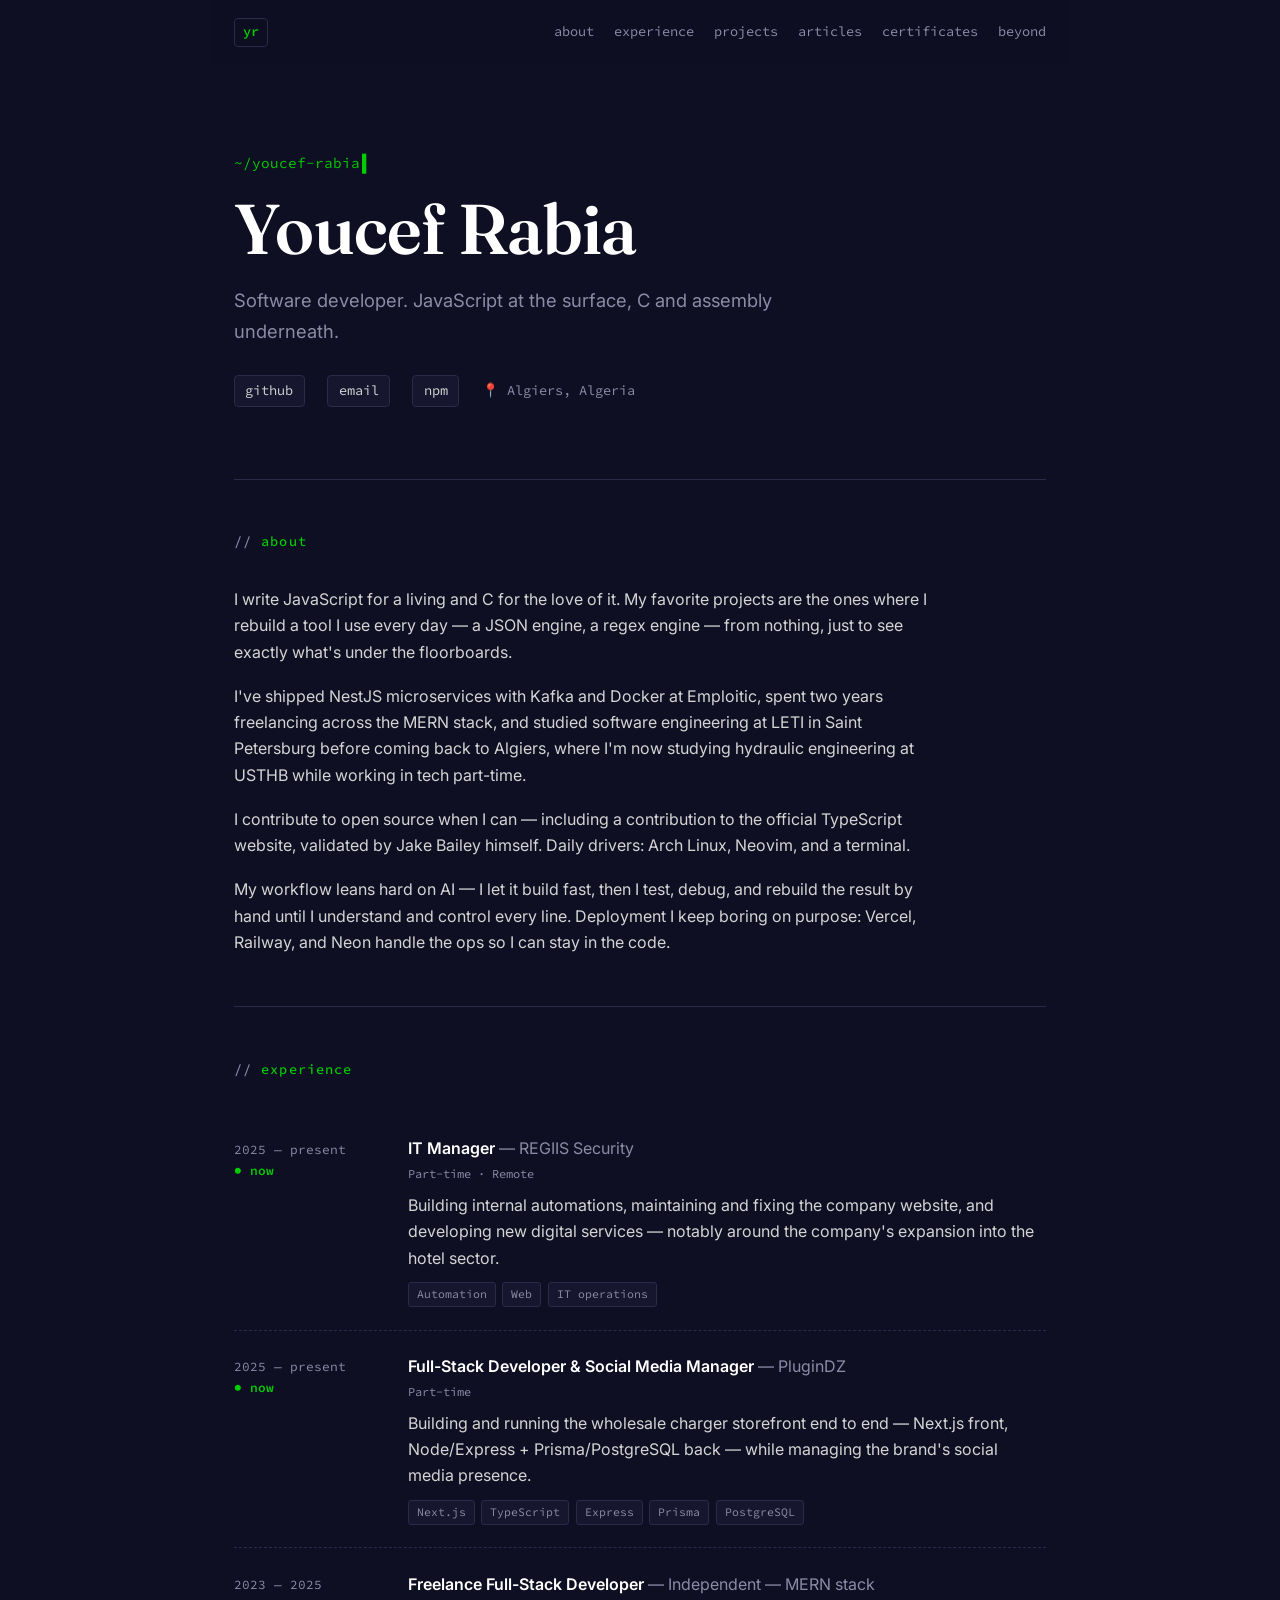
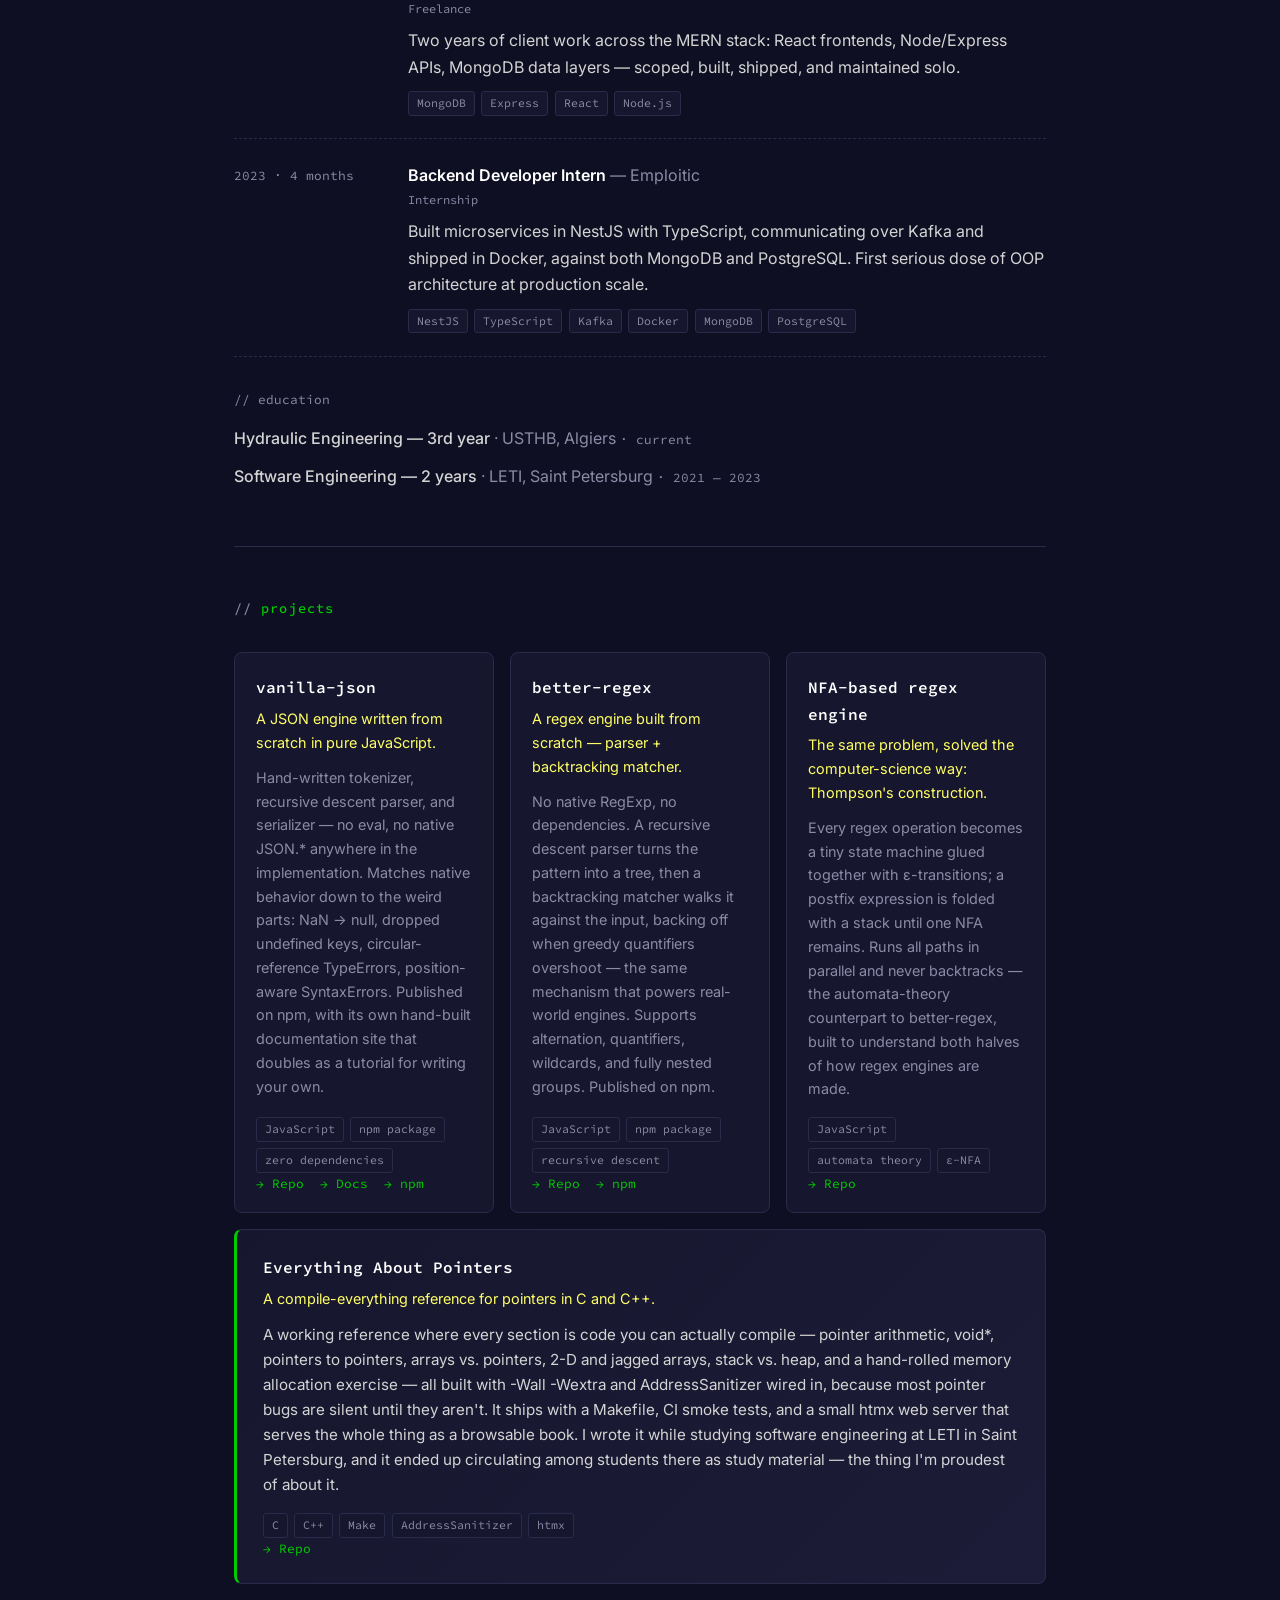
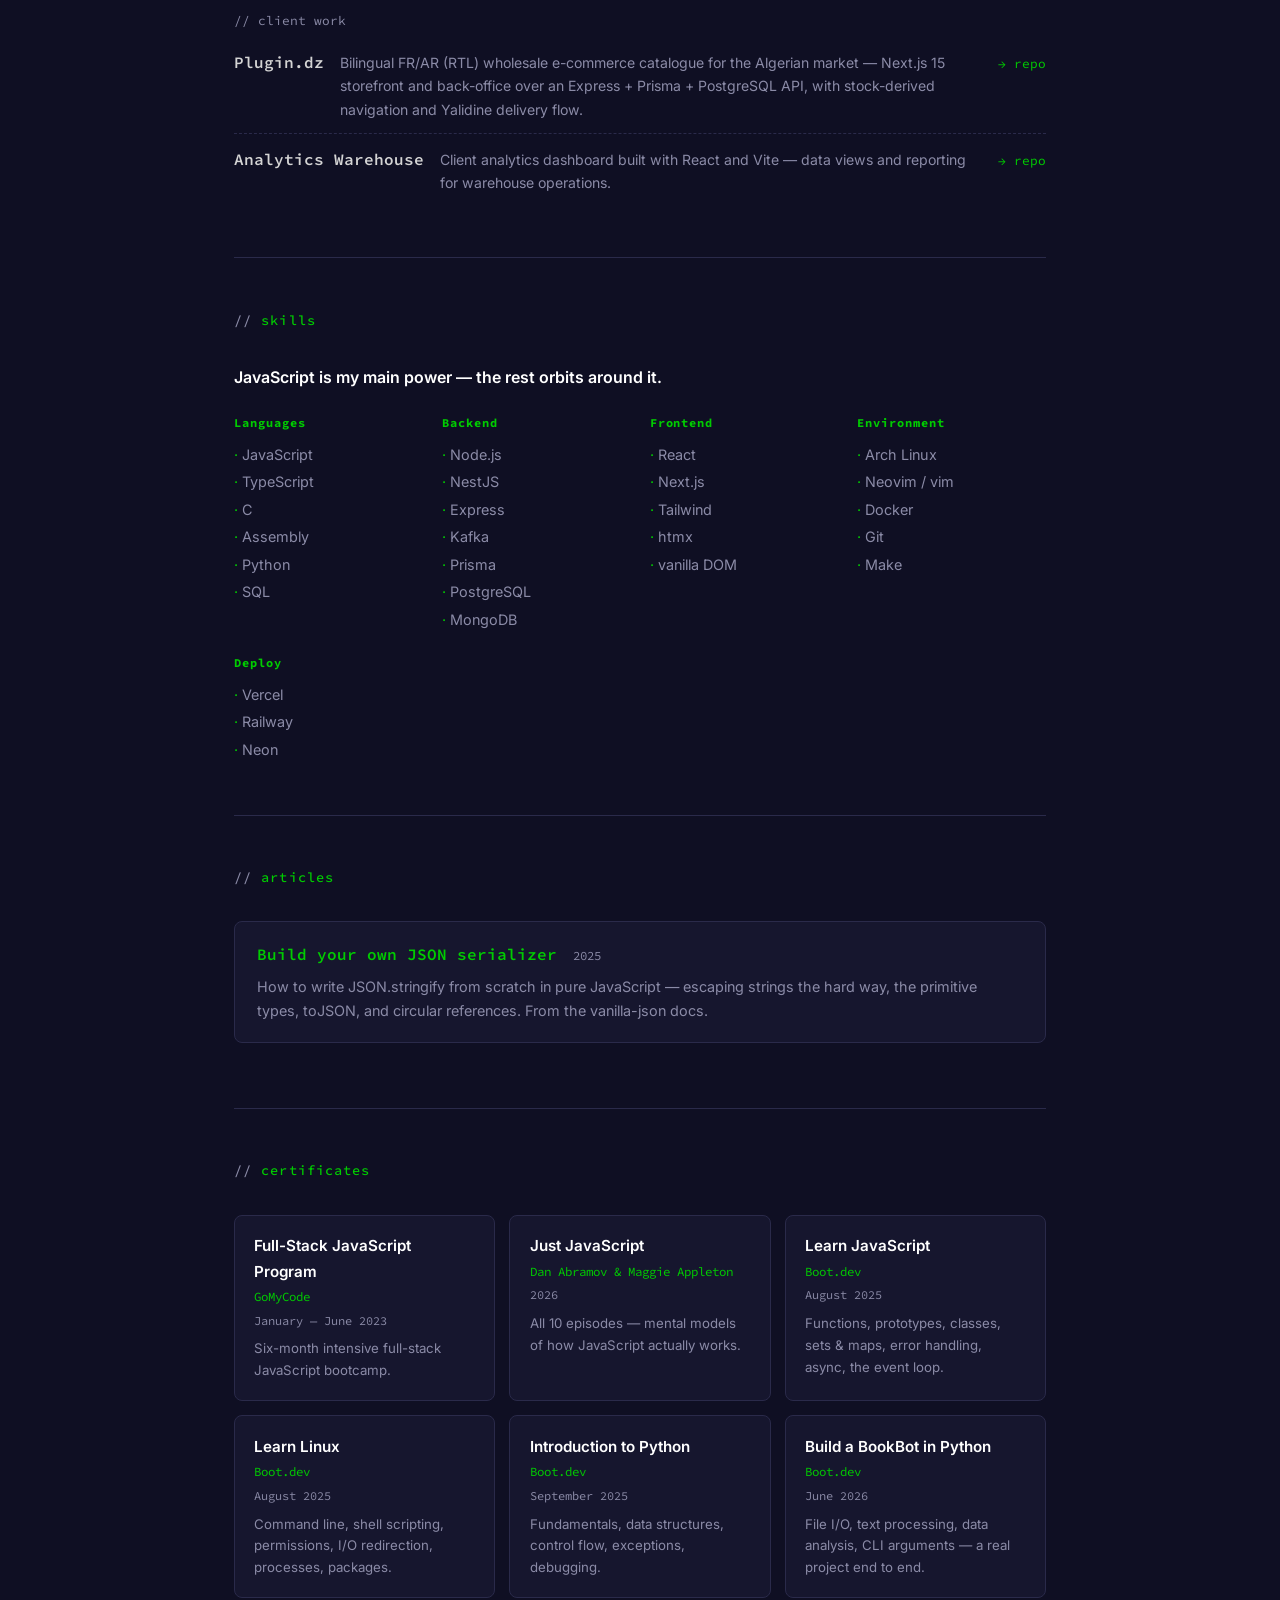
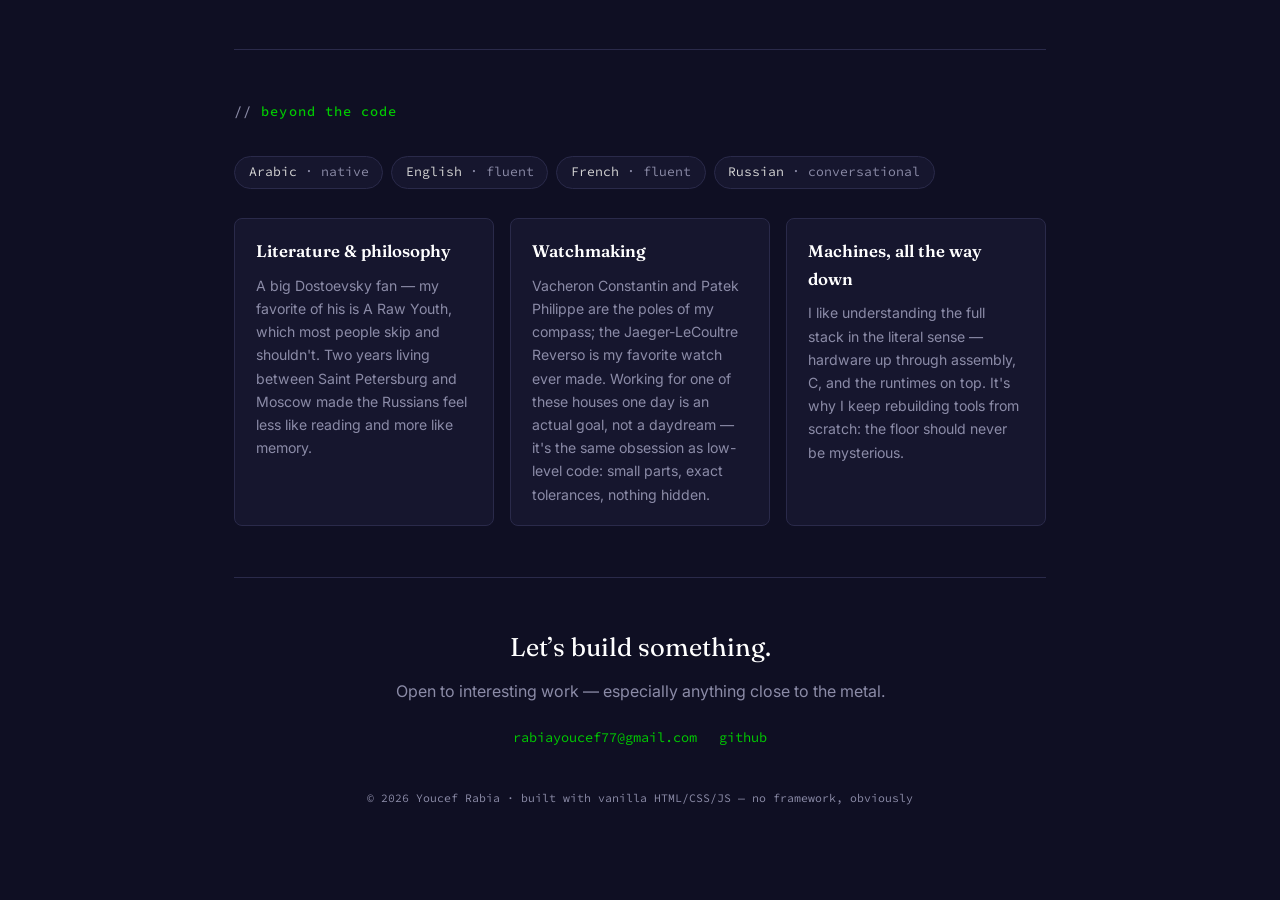
==== commit 930fb743: "Replace docs site with full portfolio website Static, data-driven portfolio: all content lives in da" ====
--- a/index.html
+++ b/index.html
@@ -1,196 +1,56 @@
 <!DOCTYPE html>
-<html>
+<html lang="en">
 <head>
-    <meta name="viewport" content="width=device-width, initial-scale=1.0">
-    <meta charset="UTF-8">
-    <link rel="stylesheet" href="style.css">
-    <title>vanilla-json</title>
+  <meta charset="UTF-8">
+  <meta name="viewport" content="width=device-width, initial-scale=1.0">
+  <title>Youcef Rabia — Software Developer</title>
+  <meta name="description" content="Youcef Rabia — software developer. JavaScript at the surface, C and assembly underneath. Algiers, Algeria.">
+  <link rel="preconnect" href="https://fonts.googleapis.com">
+  <link rel="preconnect" href="https://fonts.gstatic.com" crossorigin>
+  <link href="https://fonts.googleapis.com/css2?family=Fraunces:opsz,wght@9..144,500;9..144,600&family=Inter:wght@400;500;600&family=Source+Code+Pro:wght@400;500;600&display=swap" rel="stylesheet">
+  <link rel="stylesheet" href="styles.css">
+  <link rel="icon" href="data:image/svg+xml,<svg xmlns='http://www.w3.org/2000/svg' viewBox='0 0 100 100'><text y='.9em' font-size='90'>λ</text></svg>">
 </head>
 <body>
-    <h1>vanilla-json</h1>
-    <h3>Download Package from NPM, Click to Copy: <span id="copyme">npm i @rabia_youcef/vanilla-json</span></h3>
-    <p>Why another JSON engine? Well, I wanted to make something that not only taught me how a set of tools I use daily on my coding journey works, but also takes my skills to the next level. I think building a JSON engine is the perfect project for that. So today, dear reader, I'll teach you how to write your own in JavaScript. And yes, I LOVE JAVASCRIPT (:</p>
 
-    <h2>Serializer</h2>
-    <p>A JSON serializer turns a data object or structure from a programming language into a text string in JavaScript Object Notation (JSON) format. This string can easily be saved to a file or sent across a network.</p>
-    <p>{test: "Bonjour"} ----> {"test": "Bonjour"}</p>
-    <p>{regular JS object} ----> {JSON format for the JS object}</p>
-    <p>There are actually several cases, and we won't be able to go through them all, but you can write any data in JS and convert it here to get an idea if you've never done it before.</p>
-    <a href="https://www.convertsimple.com/convert-javascript-to-json">CHECK OUT CONVERTER</a>
+  <nav id="nav">
+    <a class="nav-home" href="#top">yr</a>
+    <div class="nav-links">
+      <a href="#about">about</a>
+      <a href="#experience">experience</a>
+      <a href="#projects">projects</a>
+      <a href="#articles">articles</a>
+      <a href="#certificates">certificates</a>
+      <a href="#beyond">beyond</a>
+    </div>
+  </nav>
 
-    <h3>Best Part</h3>
-    <p>For now, I think everyone has an idea of what we'll start with. We will implement our own <span>JSON.stringify</span> in JavaScript.</p>
-    <h4>I will write the code first, let you think about it, and then I'll explain every line written.</h4>
+  <main id="top">
+    <header id="hero"></header>
 
-    <pre><code>function stringify(input) {
-    let seen = new WeakSet()
-    function serialize(input) {
-        switch (typeof input) {
-            case "string": {
-                let str = ""
-                for (let i = 0; i < input.length; i++) {
-                    if (input[i] === '"') {
-                        str += '\\"'
-                    } else if (input[i] === "\\") {
-                        str += "\\\\"
-                    } else if (input[i] === "\n") {
-                        str += '\\n'
-                    } else if (input[i] === "\t") {
-                        str += '\\t'
-                    } else if (input[i] === '\r') {
-                        str += '\\r'
-                    } else if (input[i] === '\b') {
-                        str += '\\b'
-                    } else if (input[i] === '\f') {
-                        str += '\\f'
-                    } else if (input.charCodeAt(i) <= 0x1F) {
-                        str += '\\u' + input.charCodeAt(i).toString(16).padStart(4, '0')
-                    } else {
-                        str += input[i]
-                    }
-                }
-                return '"' + str + '"'
-            }
-        }
-    }
-}</code></pre>
+    <section id="about" class="section"></section>
+    <section id="experience" class="section"></section>
+    <section id="projects" class="section"></section>
+    <section id="skills" class="section"></section>
+    <section id="articles" class="section"></section>
+    <section id="certificates" class="section"></section>
+    <section id="beyond" class="section"></section>
 
-    <p>I stopped here because I had to explain this part very well. Working with strings is easy, until you meet a special character. X)</p>
-    <p>You might say: "Easy, I'll just mimic the behaviour of the original." So a string containing a newline becomes:</p>
-    <p>"Hello \n World"  ---->  "Hello \\n World"</p>
-    <p>That's smart, GOOD JOB! A quick remark: if the string does not contain any special character, we simply <span id="return">return "the_input_string"</span>, and if it does contain special characters, we loop through it and escape them, as I showed above.</p>
-    <p>After dealing with tab, newline, backspace and so on, are we done? Well, close. We still have around 25 more characters to handle, LOL.</p>
-    <p>No worries, I didn't know we had that many either, but the happy part is we can deal with all of them using a single condition (including tab). So why did we write the earlier statements at all? Well, I built this from scratch, and I only learned about this catch-all option when I was on version 0.1.2, so I kept the earlier code as legacy. Don't worry, that <span>if</span> statement barely costs any compute.</p>
+    <footer id="footer"></footer>
+  </main>
 
-    <h4>Strings:</h4>
-    <p>The most important part is dealing with strings!</p>
-    <pre><code>// you checked the type of input and found it's a String:
+  <!-- ==========================================================
+       CONTENT lives in these files. Edit them, not the code.
+       Order matters only in that they must load before render.js.
+       ========================================================== -->
+  <script src="data/profile.js"></script>
+  <script src="data/experience.js"></script>
+  <script src="data/projects.js"></script>
+  <script src="data/skills.js"></script>
+  <script src="data/articles.js"></script>
+  <script src="data/certificates.js"></script>
+  <script src="data/beyond.js"></script>
 
-
-let str = ""
-for (let i = 0; i < input.length; i++) {
-
-    if (input.charCodeAt(i) <= 0x1F) {
-        str += '\\u' + input.charCodeAt(i).toString(16).padStart(4, '0')
-    } else {
-        str += input[i]
-    }
-}
-return '"' + str + '"'
-
-========================================== COMMENTS ================================================================
-
-
-// And that's it, we're done dealing with Strings ))
-// Okay...
-// so what is all this charCodeAt(i), 0x1F???  what is all thisssss
-// trust me this is so basic
-// input.charCodeAt(i) simply gives me the character code in hex at the given index i
-// example string: "Hello World", with i = 0, so input[0] = 0x48, which is simply H in hexadecimal, that's it
-// okay, and? what is the point of getting string values in hexadecimal
-// hexadecimal is a way to write a numerical value. we humans use decimal
-// hexadecimal and binary are ways to represent numerical values in a computer
-// and yes, anything represented in a computer is a numerical value
-// including that H: 0x48 in decimal is 72
-// am I saying all chars, including special chars, are represented as numerical values written in hex or binary? YES
-// and more beautifully, they are even organised: all special chars are from 0 to 31
-// so all 32 of those chars are special and should be checked? BRAVO
-// so the loop simply converts to hex and checks the interval 0 to 31
-// красавчик (Krasavchik)!! (Handsome in Russian, but also used as slang for smart)
-// then we replace each one with what's needed: a control character like newline (code 10) becomes \\u000a</code></pre>
-
-    <p>And obviously if no special character is present we simply build our string as we always do, give it extra quotes (function is called stringify for a reason, I mean you can name it whatever you want just understand how it works).</p>
-
-    <p><span>Quick Remark</span>: Strings in JS are primitive-value type even if they behave like Arrays or Objects, they are not when you use a method on them and it works JS simply creates an Object on the fly that gets deleted later.</p>
-
-    <h4>Booleans, BigInts, Numbers and Undefined:</h4>
-    <p>This will take 2 minutes to implement literally.</p>
-    <pre><code>case "boolean": return String(input)
-case "bigint" : throw new TypeError("Do not know how to serialize a BigInt")
-
-case "number":
-     if (Number.isFinite(input)) {
-        return String(input)
-     } else {
-        return "null"
-     }
-case "undefined": return undefined</code></pre>
-
-    <p>As you have noticed, dear reader, implementation is pretty straightforward. <span>if</span> boolean, convert to string. <span>if</span> BigInt, just throw an error — JS doesn't know how to convert BigInts. <span>if</span> number, well, kinda tricky, but easy: if finite, convert to string and return, but infinite, like <span>+Infinity</span>, and some other cases you can Google. Well, easy — JS doesn't know how to deal with those either, so return null, but inside string literals this time. Don't forget: this is like a black hole — whatever goes inside gets stringified from the other side.))))))</p>
-
-    <p>I wanted to mention that undefined, numbers, BigInts, and booleans are also primitive value types.</p>
-
-    <p>You might be wondering what other primitive values there are in the JS world. Well, there are Symbols, which I won't mention because I have no idea what they are used for and never had a case where I needed them. And null.</p>
-
-    <p>And null — even though if you do <code>typeof(null)</code> you will get <code>"object"</code>, that's a bug. In reality, it's a type of its own, and it's a primitive value type. Like <code>typeof(5) === "number"</code>, in reality <code>typeof(null) === "null"</code>. Read more <a href="https://dev.to/m0slah/why-typeof-null-object-in-javascript-a-deep-dive-into-a-quirky-bug-n6p">here</a>.</p>
-
-    <p>Now, the last part of our project serializer</p>
-
-    <h4>Objects:</h4>
-
-    <pre><code>case "object":
-    if (input === null) {
-        return "null"
-    }
-
-    else if (typeof input.toJSON === "function") {
-        return serialize(input.toJSON());
-    } else if (Array.isArray(input)) {
-        if (seen.has(input)) throw new TypeError("Converting circular structure to JSON")  // ← guard
-        seen.add(input)                                                                    // ← "I'm inside now"
-
-        if (input.length > 0) {
-            let str = "["
-            for (let i = 0; i < input.length; i++) {
-                str += (serialize(input[i]) ?? "null") + ","
-            }
-            seen.delete(input)                                                             // ← "done, leaving"
-            return str.slice(0, -1) + "]"
-        } else {
-            seen.delete(input)                                                             // ← same, empty case
-            return "[]"
-        }
-
-    } else {
-        if (seen.has(input)) throw new TypeError("Converting circular structure to JSON")  // ← guard
-        seen.add(input)                                                                    // ← "I'm inside now"
-
-        let key_s = Object.keys(input)
-        let str = "{"
-        for (let i = 0; i < key_s.length; i++) {
-            let piece = serialize(input[key_s[i]])
-            if (piece === undefined) continue
-            str += '"' + key_s[i] + '":' + piece + ","
-        }
-
-        seen.delete(input)                                                                 // ← "done, leaving"
-        if (str !== "{") {
-            return str.slice(0, -1) + "}"
-        } else {
-            return "{}"
-        }
-    }
-}
-
-return serialize(input)</code></pre>
-
-    <p>First, we check what type of object we are dealing with. If it's null (bug we mentioned before that typeof(null) expression results in object), anyway, that's simple: we return "null".</p>
-    <p>In the next if statement, you noticed I checked our input.toJSON if it is a function. I serialize what that function returns. What does that even mean???</p>
-    <p>Well, it's so simple. It's just a method you implement on objects which you can also find implemented on built-in objects like Date objects and so on (JSON method).</p>
-    <p>What is the use case of it? Well, we said when we find it, we serialize what it returns! Okay, and why? So the serializer serialises what we want, not everything. Imagine if one of your object properties is password: you don't want that serialized and sent over the Internet for sure, lol.</p>
-    <p>This technique is called duck typing or protocol-based design in JS because it changes from one language to another. For instance, in C++, duck typing is implemented differently.</p>
-    <p>The second case is arrays, and yes, arrays are objects, not a special type. So sad. Actually, it's cool. That's why I love JS: functions are a type and arrays are not, lol. But fun fact: under the hood, functions are special objects. So, is it true that everything in JS is an object? No, that's a stereotype. JS is amazing!!!!</p>
-    <p>Don't pay any attention to WeakSet or seen: that's to avoid circular references, another whole universe. If you like this article, I might make one about that HOT TOPIC, hehe.</p>
-    <p>As you noticed, I built an array and serialized every element, and then returned it inside quotes, and did the same thing for objects? Wow, that is it. That's the explanation. Well, yes, because that is really all I did, lol. Check the type, open { or [, and serialize the content for arrays and values for objects, close the array and return the keys with quotes and their serialized values, close the object too. Return. If empty, return "[]" or "{}". And that is it.</p>
-    <p>Make sure to READ CODE, and you, my friend, have successfully built your SERIALIZER in pure JS.</p>
-
-    <footer>
-        <p>Article Written By Rabia Youcef</p>
-        <a href="https://github.com/MantasEdine">Github</a>
-        <p>FORK</p>
-        <a href="https://github.com/MantasEdine/vanilla-json/tree/main">Project Link</a>
-    </footer>
-
-    <script src="app.js"></script>
+  <script src="js/render.js"></script>
 </body>
 </html>
--- a/styles.css
+++ b/styles.css
@@ -0,0 +1,387 @@
+/* ============================================================
+   THEME — change the whole site's look from these variables.
+   The palette follows the vanilla-json docs: deep navy, soft
+   gray text, terminal green accent.
+   ============================================================ */
+:root {
+  --bg:        #0f0f23;
+  --bg-soft:   #16162e;
+  --bg-softer: #1c1c38;
+  --line:      #2a2a4a;
+  --text:      #d4d4d4;
+  --text-dim:  #8b8ba7;
+  --accent:    #00cc00;
+  --accent-2:  #ffff66;
+  --serif:     "Fraunces", Georgia, serif;
+  --sans:      "Inter", system-ui, -apple-system, sans-serif;
+  --mono:      "Source Code Pro", ui-monospace, "Cascadia Code", monospace;
+  --maxw:      860px;
+}
+
+* { box-sizing: border-box; }
+
+html { scroll-behavior: smooth; }
+
+body {
+  margin: 0;
+  background: var(--bg);
+  color: var(--text);
+  font-family: var(--sans);
+  font-size: 16px;
+  line-height: 1.65;
+  -webkit-font-smoothing: antialiased;
+}
+
+::selection { background: var(--accent); color: var(--bg); }
+
+a { color: var(--accent); text-decoration: none; }
+a:hover { color: var(--accent-2); }
+
+/* ---------- nav ---------- */
+#nav {
+  position: sticky;
+  top: 0;
+  z-index: 10;
+  display: flex;
+  justify-content: space-between;
+  align-items: center;
+  max-width: var(--maxw);
+  margin: 0 auto;
+  padding: 1.1rem 1.5rem;
+  background: color-mix(in srgb, var(--bg) 88%, transparent);
+  backdrop-filter: blur(8px);
+  font-family: var(--mono);
+  font-size: 0.85rem;
+}
+.nav-home {
+  color: var(--accent);
+  font-weight: 600;
+  border: 1px solid var(--line);
+  border-radius: 4px;
+  padding: 0.15rem 0.5rem;
+}
+.nav-links { display: flex; gap: 1.25rem; flex-wrap: wrap; }
+.nav-links a { color: var(--text-dim); }
+.nav-links a:hover { color: var(--accent); }
+
+main {
+  max-width: var(--maxw);
+  margin: 0 auto;
+  padding: 0 1.5rem 4rem;
+}
+
+/* ---------- hero ---------- */
+#hero { padding: 5.5rem 0 4.5rem; }
+
+.hero-kicker {
+  font-family: var(--mono);
+  color: var(--accent);
+  font-size: 0.9rem;
+  margin-bottom: 1rem;
+}
+.hero-kicker::after {
+  content: "▌";
+  animation: blink 1.2s steps(1) infinite;
+  margin-left: 2px;
+}
+@keyframes blink { 50% { opacity: 0; } }
+
+.hero-name {
+  font-family: var(--serif);
+  font-weight: 600;
+  font-size: clamp(2.6rem, 7vw, 4.4rem);
+  line-height: 1.05;
+  margin: 0 0 1.2rem;
+  color: #fff;
+  letter-spacing: -0.01em;
+}
+
+.hero-tagline {
+  font-size: 1.15rem;
+  color: var(--text-dim);
+  max-width: 34em;
+  margin: 0 0 1.8rem;
+}
+
+.hero-meta {
+  display: flex;
+  flex-wrap: wrap;
+  gap: 0.6rem 1.4rem;
+  font-family: var(--mono);
+  font-size: 0.85rem;
+  color: var(--text-dim);
+}
+.hero-meta a {
+  border: 1px solid var(--line);
+  border-radius: 4px;
+  padding: 0.25rem 0.65rem;
+  color: var(--text);
+  background: var(--bg-soft);
+}
+.hero-meta a:hover { border-color: var(--accent); color: var(--accent); }
+.hero-loc { align-self: center; }
+
+/* ---------- sections ---------- */
+.section { padding: 3.2rem 0; border-top: 1px solid var(--line); }
+.section:empty { display: none; padding: 0; border: 0; }
+
+.section-title {
+  font-family: var(--mono);
+  font-size: 0.85rem;
+  font-weight: 500;
+  text-transform: lowercase;
+  letter-spacing: 0.08em;
+  color: var(--accent);
+  margin: 0 0 2rem;
+}
+.section-title::before { content: "// "; color: var(--text-dim); }
+
+/* ---------- about ---------- */
+.about p { margin: 0 0 1.1rem; max-width: 44em; }
+.about p:last-child { margin-bottom: 0; }
+
+/* ---------- experience ---------- */
+.xp-item {
+  display: grid;
+  grid-template-columns: 150px 1fr;
+  gap: 1.5rem;
+  padding: 1.4rem 0;
+  border-bottom: 1px dashed var(--line);
+}
+.xp-item:last-of-type { border-bottom: 0; }
+.xp-period {
+  font-family: var(--mono);
+  font-size: 0.8rem;
+  color: var(--text-dim);
+  padding-top: 0.2rem;
+}
+.xp-now {
+  display: inline-block;
+  color: var(--accent);
+  font-weight: 600;
+}
+.xp-role { font-weight: 600; color: #fff; }
+.xp-company { color: var(--text-dim); }
+.xp-mode {
+  font-family: var(--mono);
+  font-size: 0.75rem;
+  color: var(--text-dim);
+  margin: 0.15rem 0 0.5rem;
+}
+.xp-summary { margin: 0.4rem 0 0.7rem; color: var(--text); max-width: 40em; }
+
+.tags { display: flex; flex-wrap: wrap; gap: 0.4rem; }
+.tag {
+  font-family: var(--mono);
+  font-size: 0.72rem;
+  color: var(--text-dim);
+  background: var(--bg-soft);
+  border: 1px solid var(--line);
+  border-radius: 3px;
+  padding: 0.12rem 0.5rem;
+}
+
+.edu-title {
+  font-family: var(--mono);
+  font-size: 0.8rem;
+  color: var(--text-dim);
+  margin: 2rem 0 0.6rem;
+}
+.edu-item { padding: 0.35rem 0; }
+.edu-degree { color: var(--text); font-weight: 500; }
+.edu-school { color: var(--text-dim); }
+.edu-period { font-family: var(--mono); font-size: 0.8rem; color: var(--text-dim); }
+
+/* ---------- projects ---------- */
+.project-grid {
+  display: grid;
+  grid-template-columns: repeat(auto-fit, minmax(240px, 1fr));
+  gap: 1rem;
+  margin-bottom: 1rem;
+}
+.project-card {
+  background: var(--bg-soft);
+  border: 1px solid var(--line);
+  border-radius: 8px;
+  padding: 1.3rem 1.3rem 1.1rem;
+  display: flex;
+  flex-direction: column;
+  transition: border-color 0.15s ease, transform 0.15s ease;
+}
+.project-card:hover { border-color: var(--accent); transform: translateY(-2px); }
+.project-name {
+  font-family: var(--mono);
+  font-weight: 600;
+  color: #fff;
+  font-size: 1rem;
+  margin: 0 0 0.4rem;
+}
+.project-oneliner { color: var(--accent-2); font-size: 0.9rem; margin: 0 0 0.7rem; }
+.project-desc { color: var(--text-dim); font-size: 0.9rem; margin: 0 0 1rem; flex: 1; }
+.project-links {
+  font-family: var(--mono);
+  font-size: 0.8rem;
+  display: flex;
+  gap: 1rem;
+  flex-wrap: wrap;
+}
+.project-links a::before { content: "→ "; }
+
+.project-wide {
+  background: linear-gradient(135deg, var(--bg-soft), var(--bg-softer));
+  border: 1px solid var(--line);
+  border-left: 3px solid var(--accent);
+  border-radius: 8px;
+  padding: 1.5rem 1.6rem;
+  margin-bottom: 1.6rem;
+}
+.project-wide .project-desc { font-size: 0.95rem; color: var(--text); }
+
+.client-title {
+  font-family: var(--mono);
+  font-size: 0.8rem;
+  color: var(--text-dim);
+  margin: 1.6rem 0 0.4rem;
+}
+.client-row {
+  display: flex;
+  gap: 1rem;
+  align-items: baseline;
+  padding: 0.75rem 0;
+  border-bottom: 1px dashed var(--line);
+}
+.client-row:last-child { border-bottom: 0; }
+.client-name { font-family: var(--mono); font-weight: 600; color: var(--text); white-space: nowrap; }
+.client-desc { color: var(--text-dim); font-size: 0.88rem; flex: 1; }
+.client-link { font-family: var(--mono); font-size: 0.8rem; white-space: nowrap; }
+
+/* ---------- skills ---------- */
+.skills-headline { font-weight: 600; color: #fff; margin: 0 0 1.4rem; }
+.skills-grid {
+  display: grid;
+  grid-template-columns: repeat(auto-fit, minmax(150px, 1fr));
+  gap: 1.2rem;
+}
+.skill-group-title {
+  font-family: var(--mono);
+  font-size: 0.75rem;
+  letter-spacing: 0.08em;
+  color: var(--accent);
+  margin: 0 0 0.5rem;
+}
+.skill-group ul { list-style: none; margin: 0; padding: 0; }
+.skill-group li {
+  color: var(--text-dim);
+  font-size: 0.9rem;
+  padding: 0.12rem 0;
+}
+.skill-group li::before { content: "· "; color: var(--accent); }
+
+/* ---------- articles ---------- */
+.article-item {
+  display: block;
+  background: var(--bg-soft);
+  border: 1px solid var(--line);
+  border-radius: 8px;
+  padding: 1.2rem 1.4rem;
+  margin-bottom: 0.9rem;
+  color: var(--text);
+  transition: border-color 0.15s ease;
+}
+.article-item:hover { border-color: var(--accent); color: var(--text); }
+.article-title { font-weight: 600; color: var(--accent); font-family: var(--mono); }
+.article-item:hover .article-title { color: var(--accent-2); }
+.article-date { font-family: var(--mono); font-size: 0.78rem; color: var(--text-dim); margin-left: 0.7rem; }
+.article-summary { color: var(--text-dim); font-size: 0.9rem; margin: 0.45rem 0 0; }
+
+/* ---------- certificates ---------- */
+.cert-grid {
+  display: grid;
+  grid-template-columns: repeat(auto-fill, minmax(250px, 1fr));
+  gap: 0.9rem;
+}
+.cert-card {
+  background: var(--bg-soft);
+  border: 1px solid var(--line);
+  border-radius: 8px;
+  padding: 1.1rem 1.2rem;
+}
+a.cert-card:hover { border-color: var(--accent); }
+.cert-title { font-weight: 600; color: #fff; font-size: 0.95rem; }
+.cert-issuer { font-family: var(--mono); font-size: 0.78rem; color: var(--accent); margin: 0.2rem 0; }
+.cert-date { font-family: var(--mono); font-size: 0.75rem; color: var(--text-dim); }
+.cert-note { color: var(--text-dim); font-size: 0.83rem; margin: 0.5rem 0 0; }
+
+/* ---------- beyond ---------- */
+.langs {
+  display: flex;
+  flex-wrap: wrap;
+  gap: 0.5rem;
+  margin-bottom: 1.8rem;
+}
+.lang {
+  font-family: var(--mono);
+  font-size: 0.82rem;
+  border: 1px solid var(--line);
+  background: var(--bg-soft);
+  border-radius: 999px;
+  padding: 0.3rem 0.85rem;
+  color: var(--text);
+}
+.lang span { color: var(--text-dim); }
+
+.passion-grid {
+  display: grid;
+  grid-template-columns: repeat(auto-fit, minmax(230px, 1fr));
+  gap: 1rem;
+}
+.passion {
+  border: 1px solid var(--line);
+  border-radius: 8px;
+  padding: 1.2rem 1.3rem;
+  background: var(--bg-soft);
+}
+.passion h3 {
+  font-family: var(--serif);
+  font-weight: 600;
+  font-size: 1.05rem;
+  color: #fff;
+  margin: 0 0 0.5rem;
+}
+.passion p { margin: 0; color: var(--text-dim); font-size: 0.88rem; }
+
+/* ---------- footer ---------- */
+#footer {
+  border-top: 1px solid var(--line);
+  padding: 3rem 0 1rem;
+  text-align: center;
+}
+.footer-cta {
+  font-family: var(--serif);
+  font-size: 1.6rem;
+  color: #fff;
+  margin: 0 0 0.6rem;
+}
+.footer-line { color: var(--text-dim); margin: 0 0 1.4rem; }
+.footer-links {
+  display: flex;
+  justify-content: center;
+  gap: 1.4rem;
+  font-family: var(--mono);
+  font-size: 0.85rem;
+  margin-bottom: 2.5rem;
+}
+.footer-tiny {
+  font-family: var(--mono);
+  font-size: 0.72rem;
+  color: var(--text-dim);
+}
+.footer-tiny a { color: var(--text-dim); text-decoration: underline; }
+
+/* ---------- small screens ---------- */
+@media (max-width: 640px) {
+  #hero { padding: 3.5rem 0 3rem; }
+  .xp-item { grid-template-columns: 1fr; gap: 0.3rem; }
+  .nav-links { gap: 0.9rem; font-size: 0.78rem; }
+  .client-row { flex-direction: column; gap: 0.2rem; }
+}
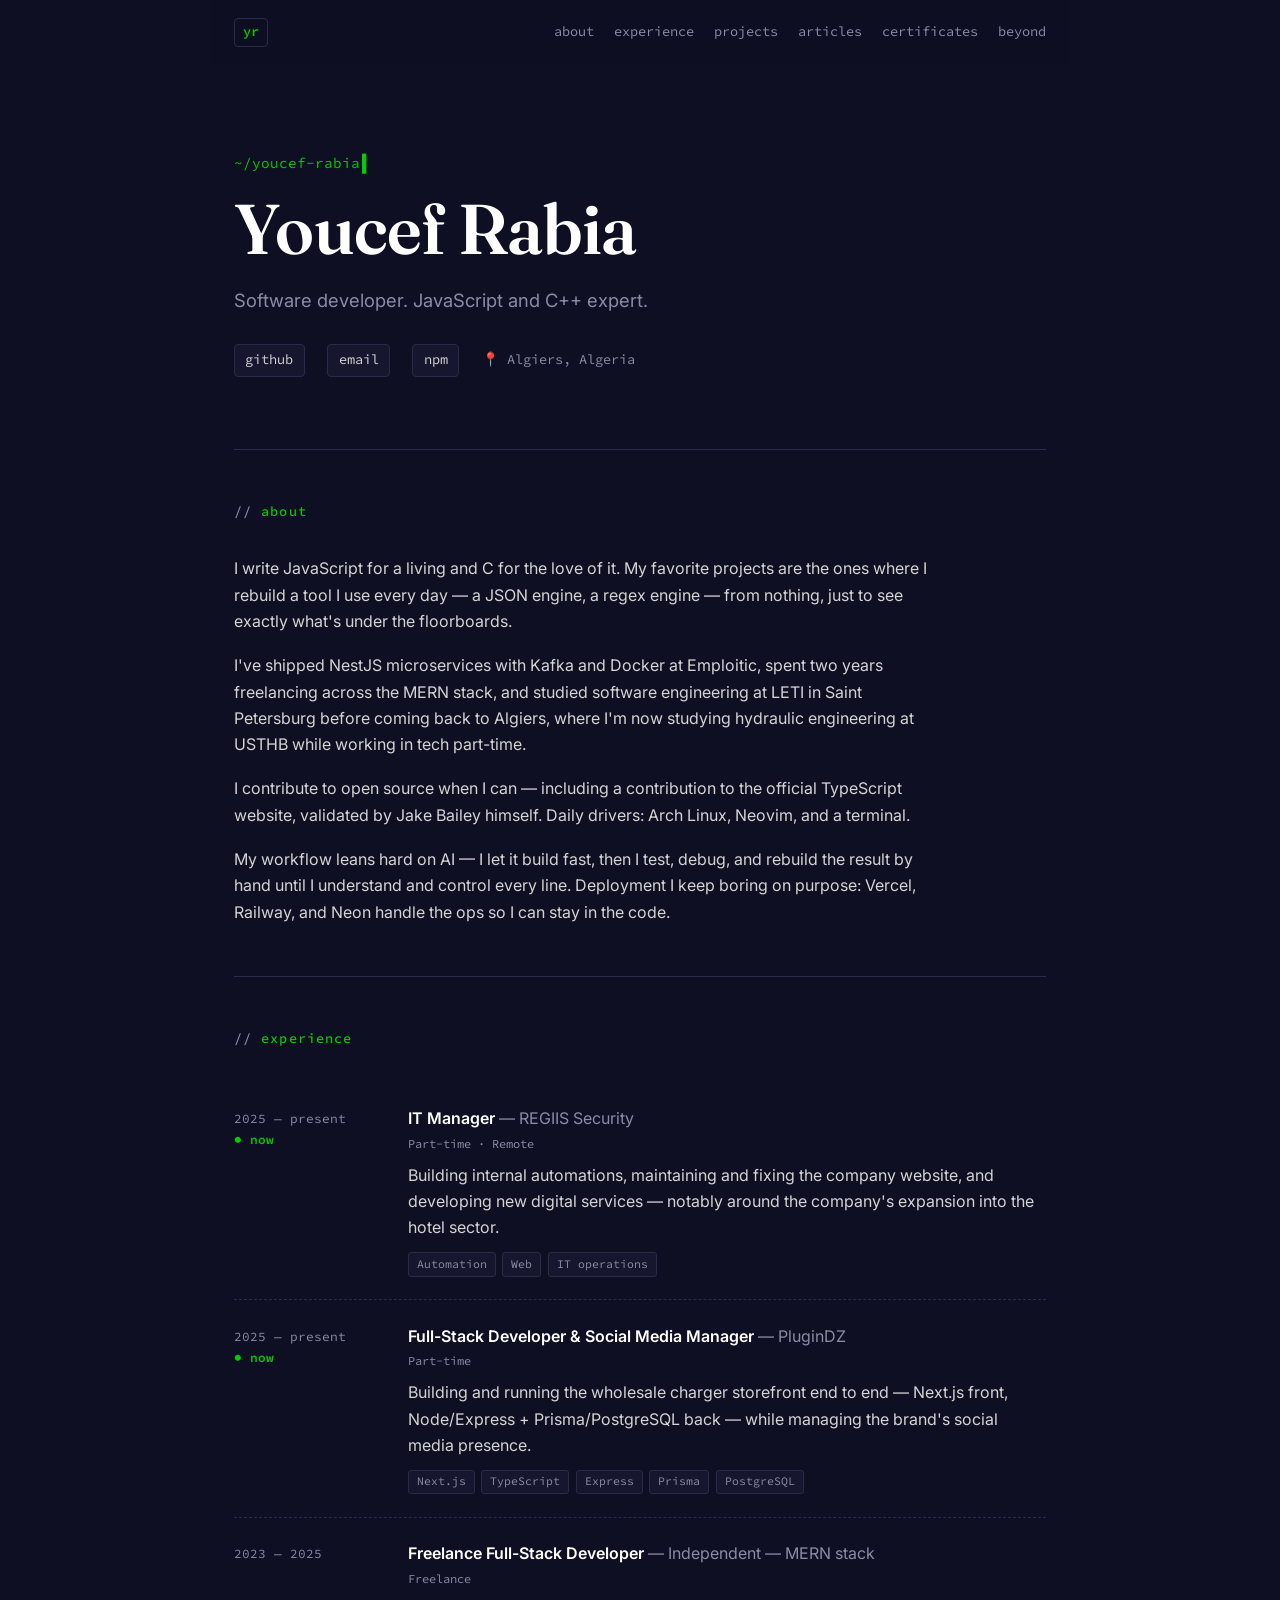
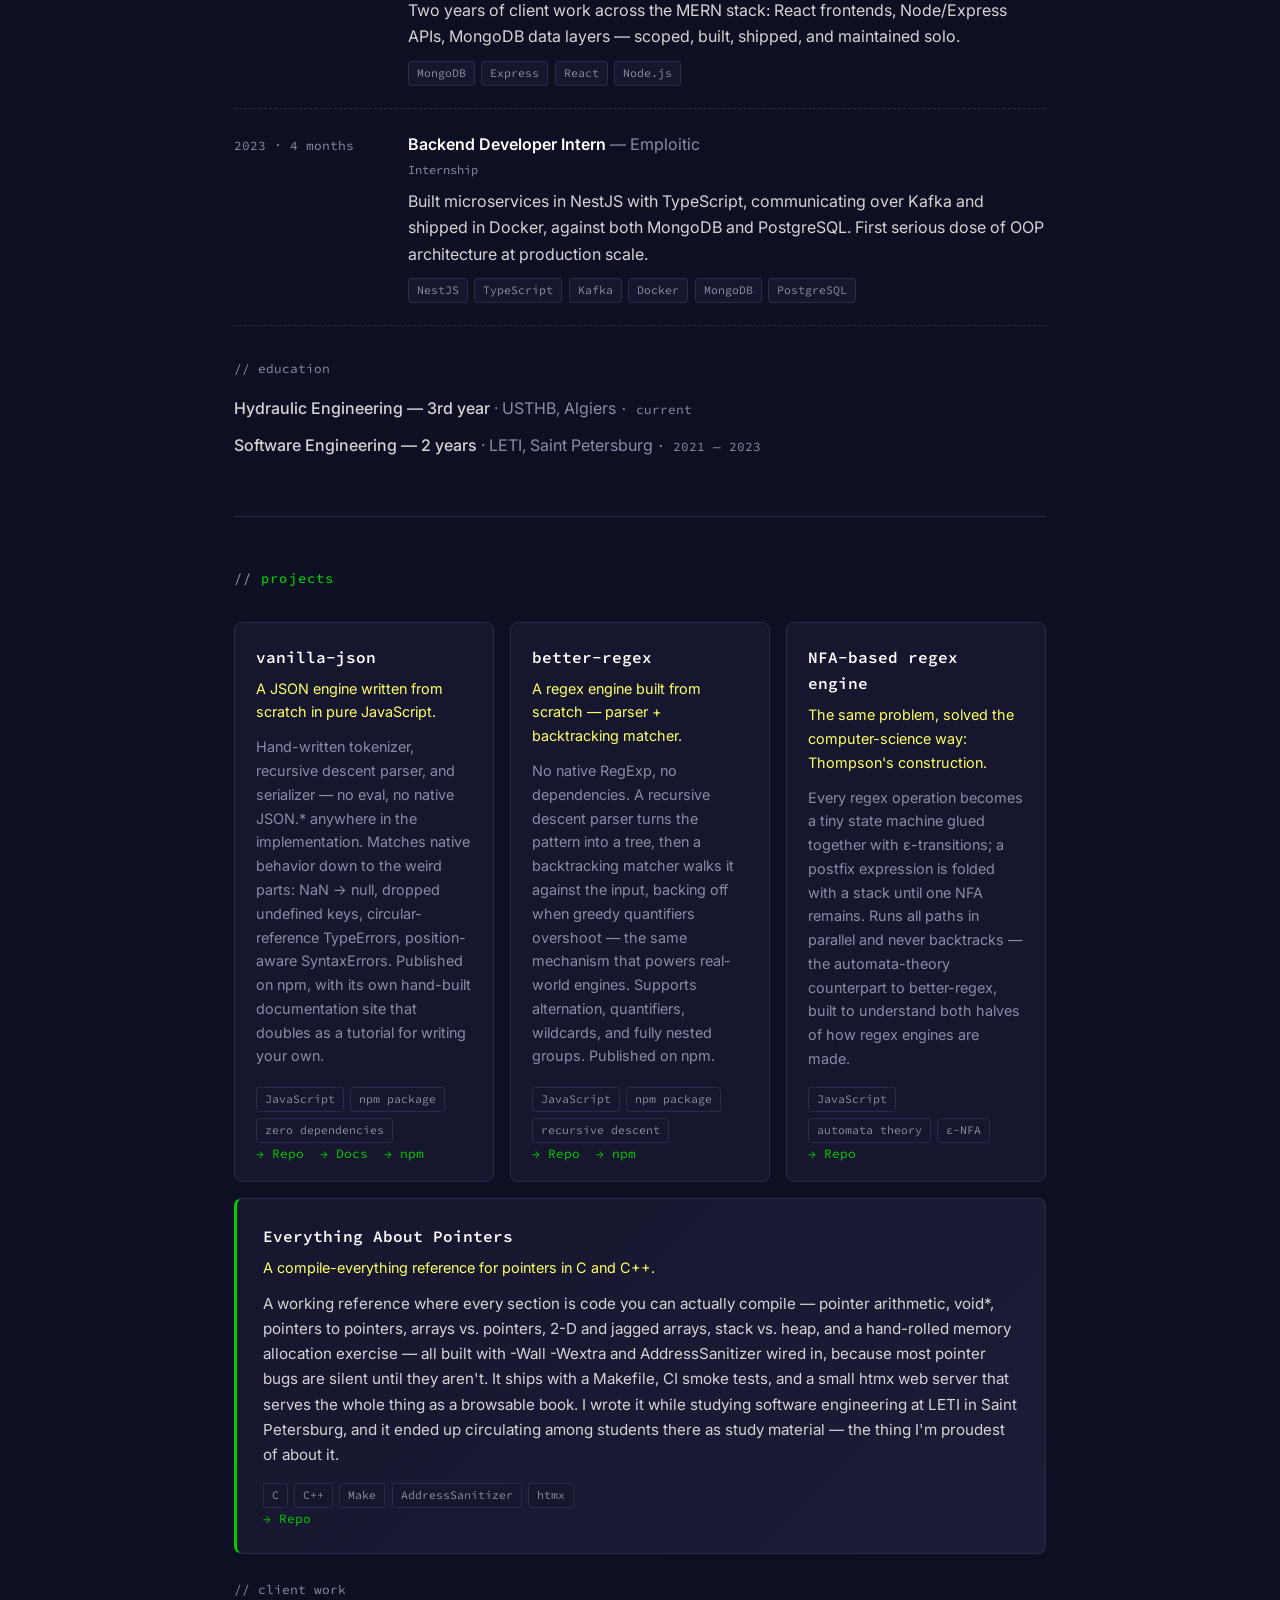
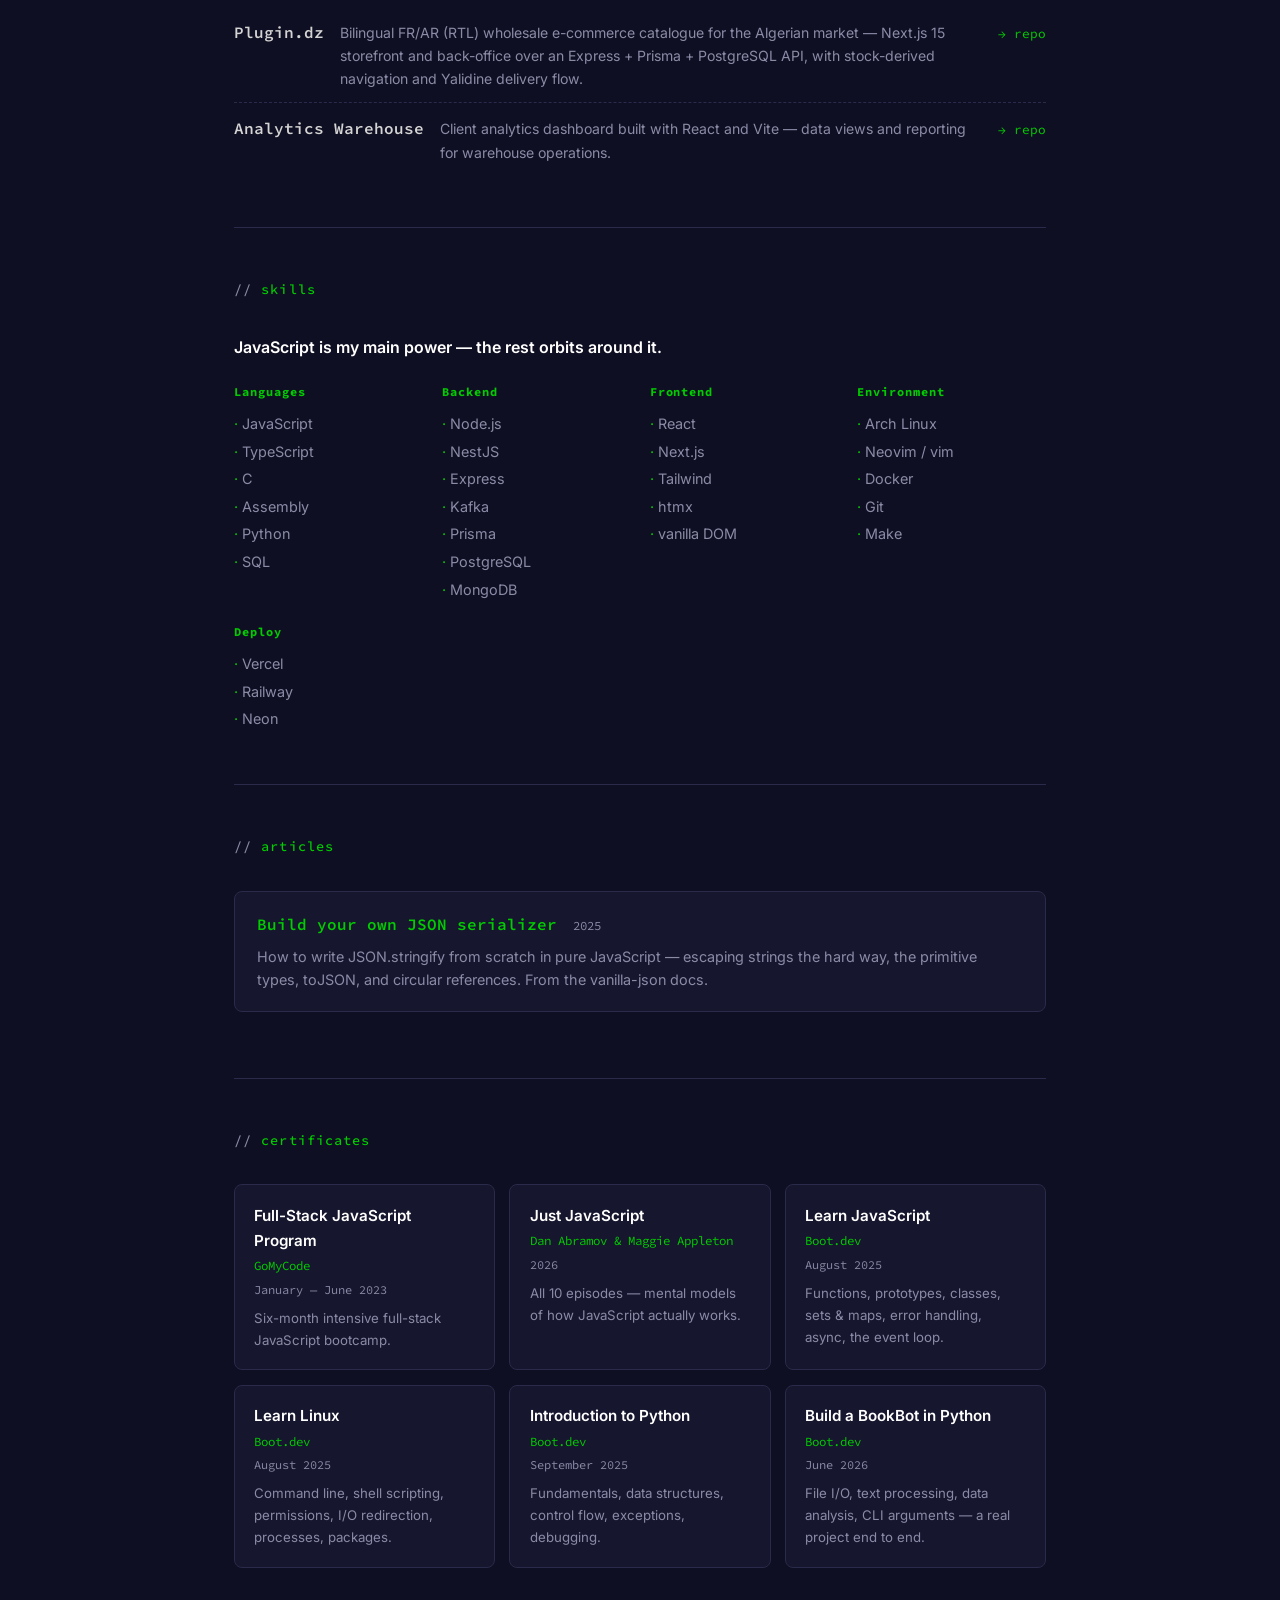
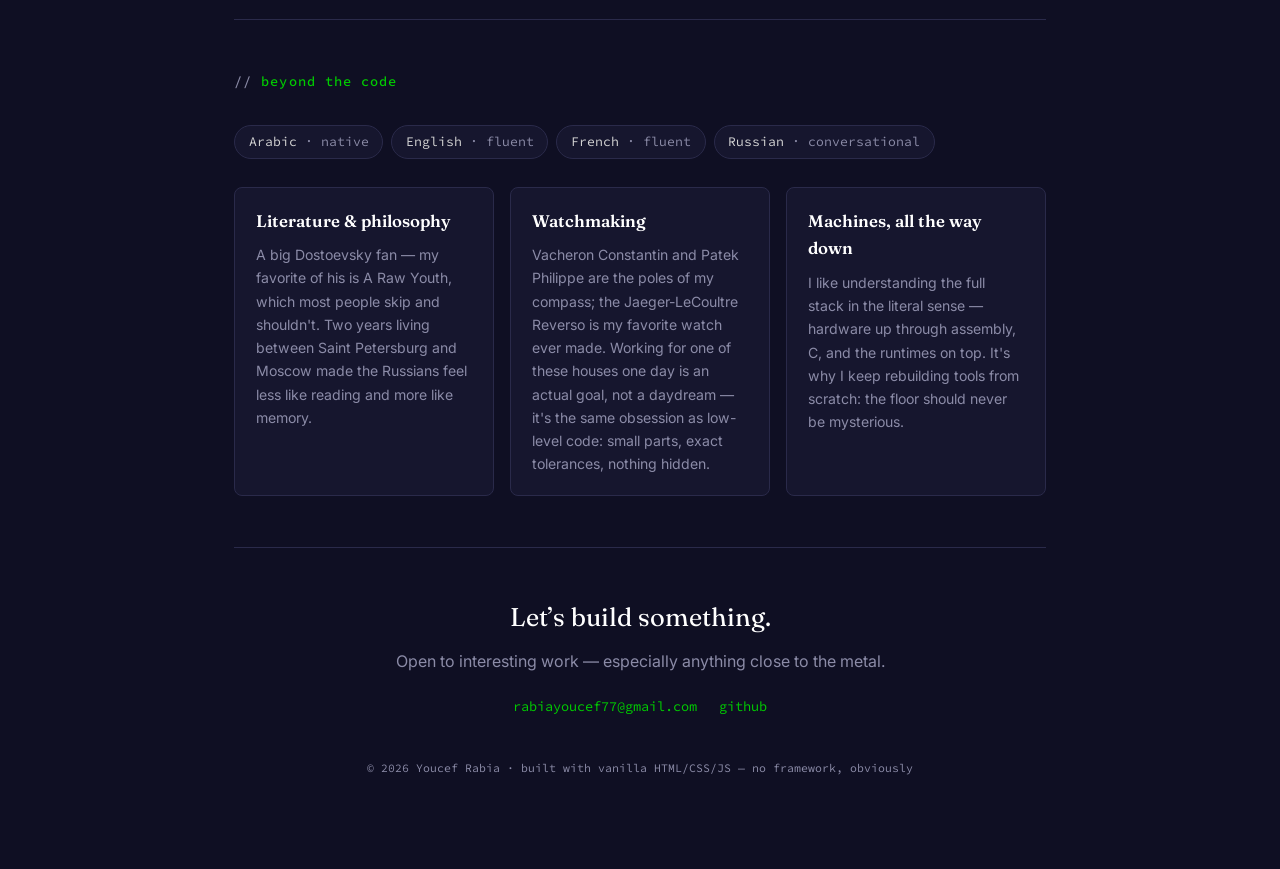
==== commit b88fe8bb: "Update hero tagline to JavaScript and C++ expert Co-Authored-By: Claude Fable 5 <noreply@anthropic.c" ====
--- a/index.html
+++ b/index.html
@@ -4,7 +4,7 @@
   <meta charset="UTF-8">
   <meta name="viewport" content="width=device-width, initial-scale=1.0">
   <title>Youcef Rabia — Software Developer</title>
-  <meta name="description" content="Youcef Rabia — software developer. JavaScript at the surface, C and assembly underneath. Algiers, Algeria.">
+  <meta name="description" content="Youcef Rabia — software developer. JavaScript and C++ expert. Algiers, Algeria.">
   <link rel="preconnect" href="https://fonts.googleapis.com">
   <link rel="preconnect" href="https://fonts.gstatic.com" crossorigin>
   <link href="https://fonts.googleapis.com/css2?family=Fraunces:opsz,wght@9..144,500;9..144,600&family=Inter:wght@400;500;600&family=Source+Code+Pro:wght@400;500;600&display=swap" rel="stylesheet">
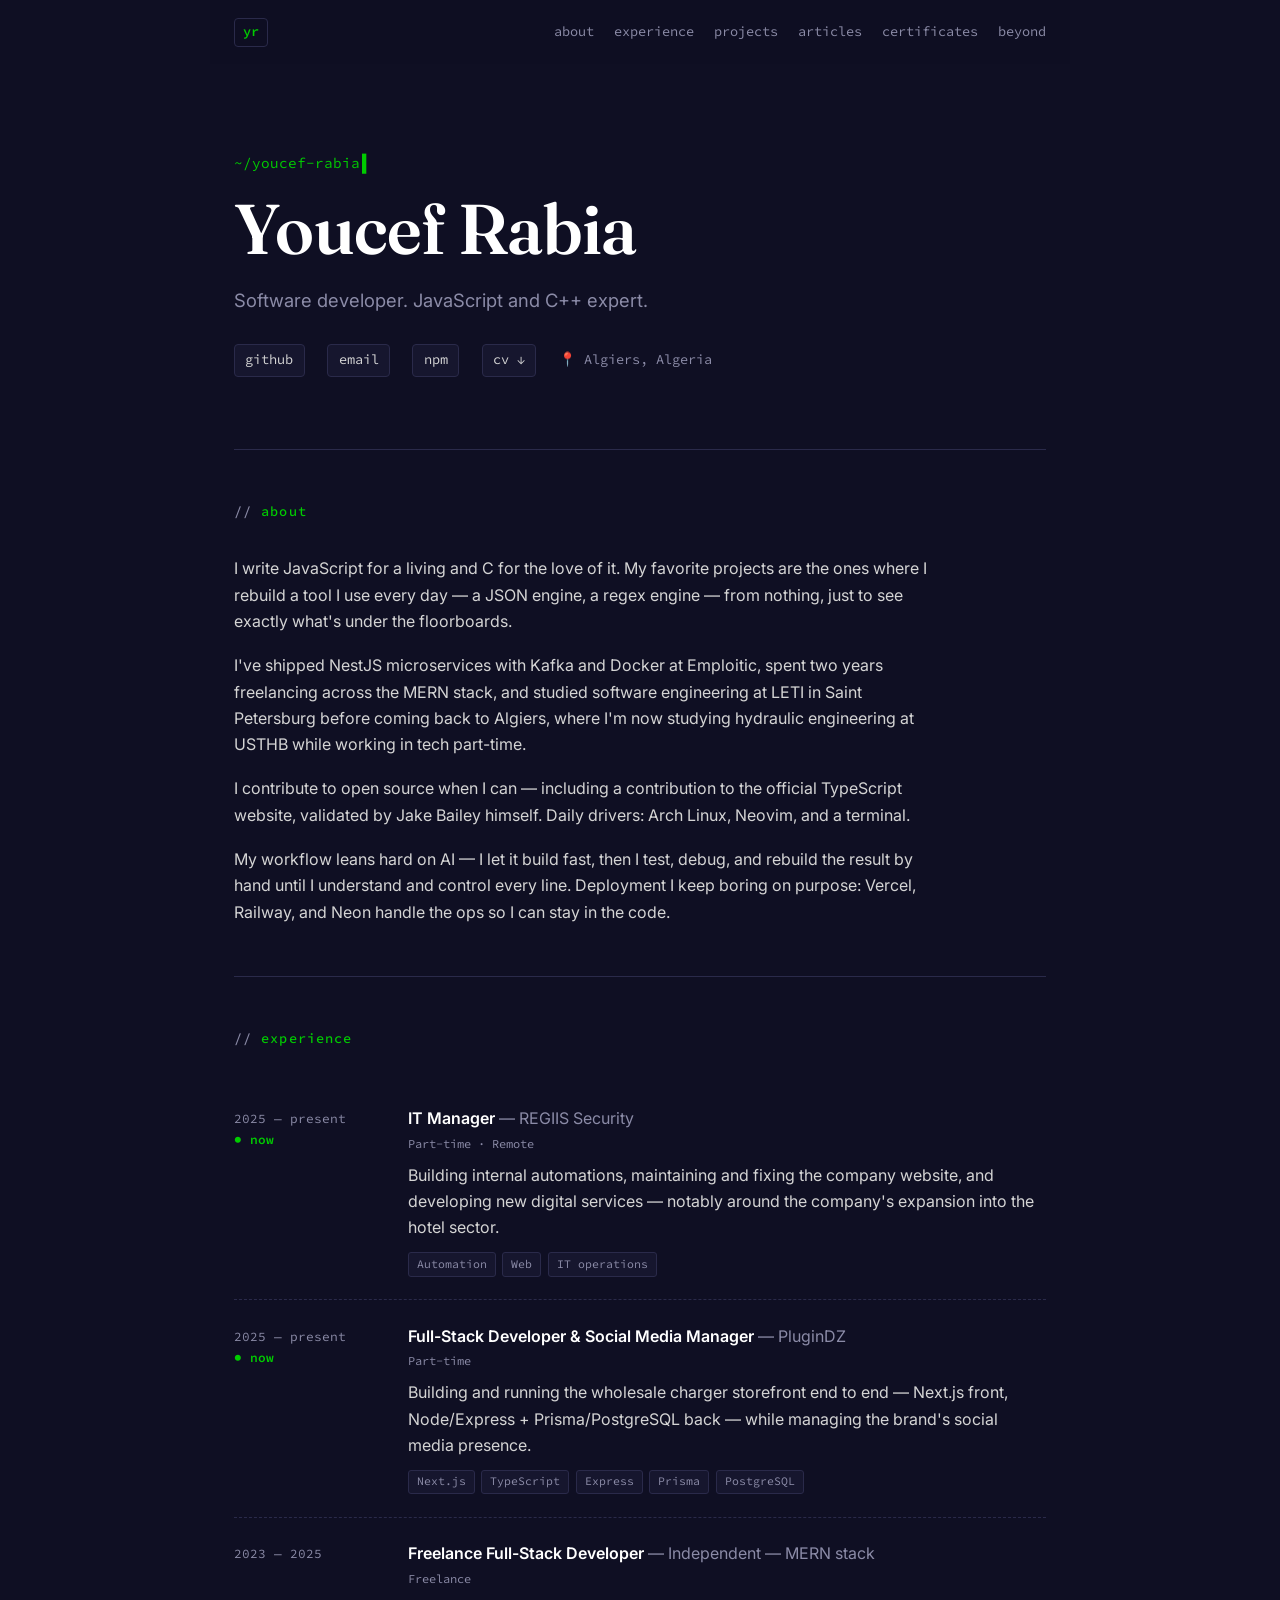
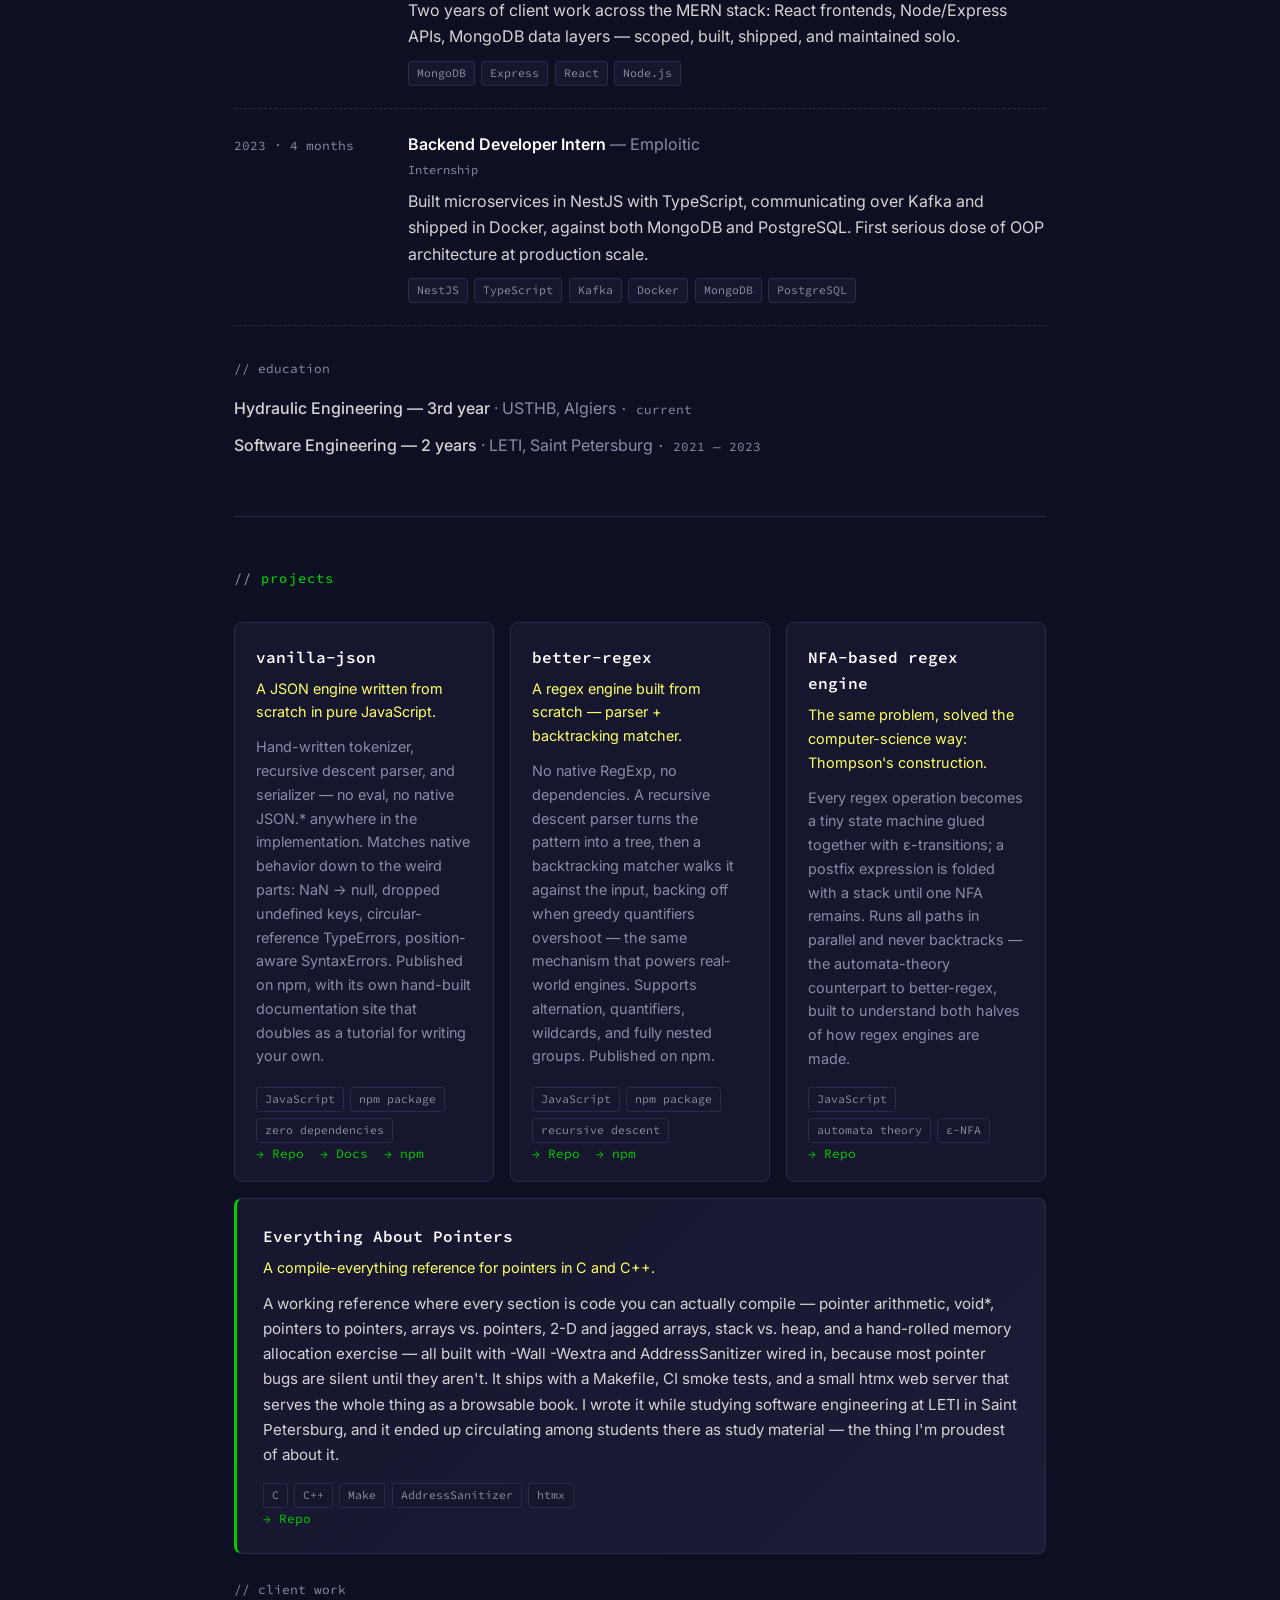
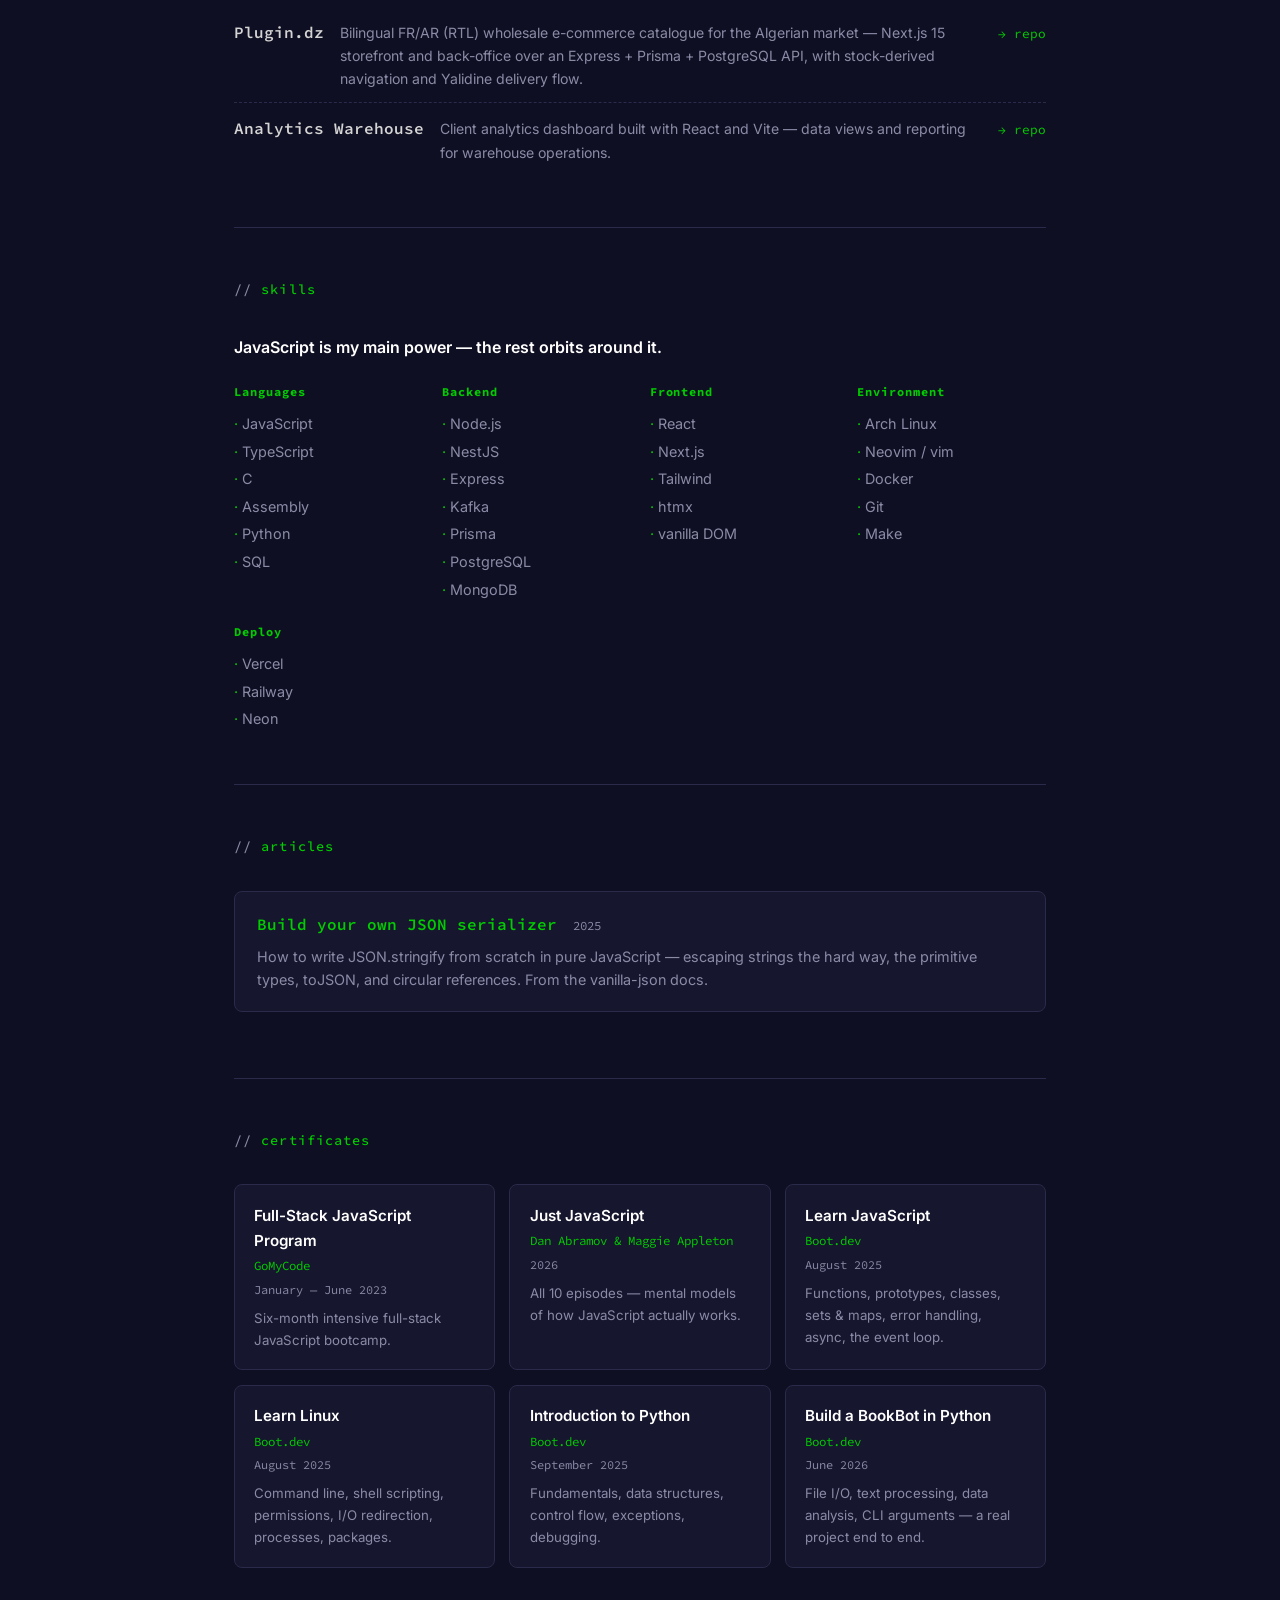
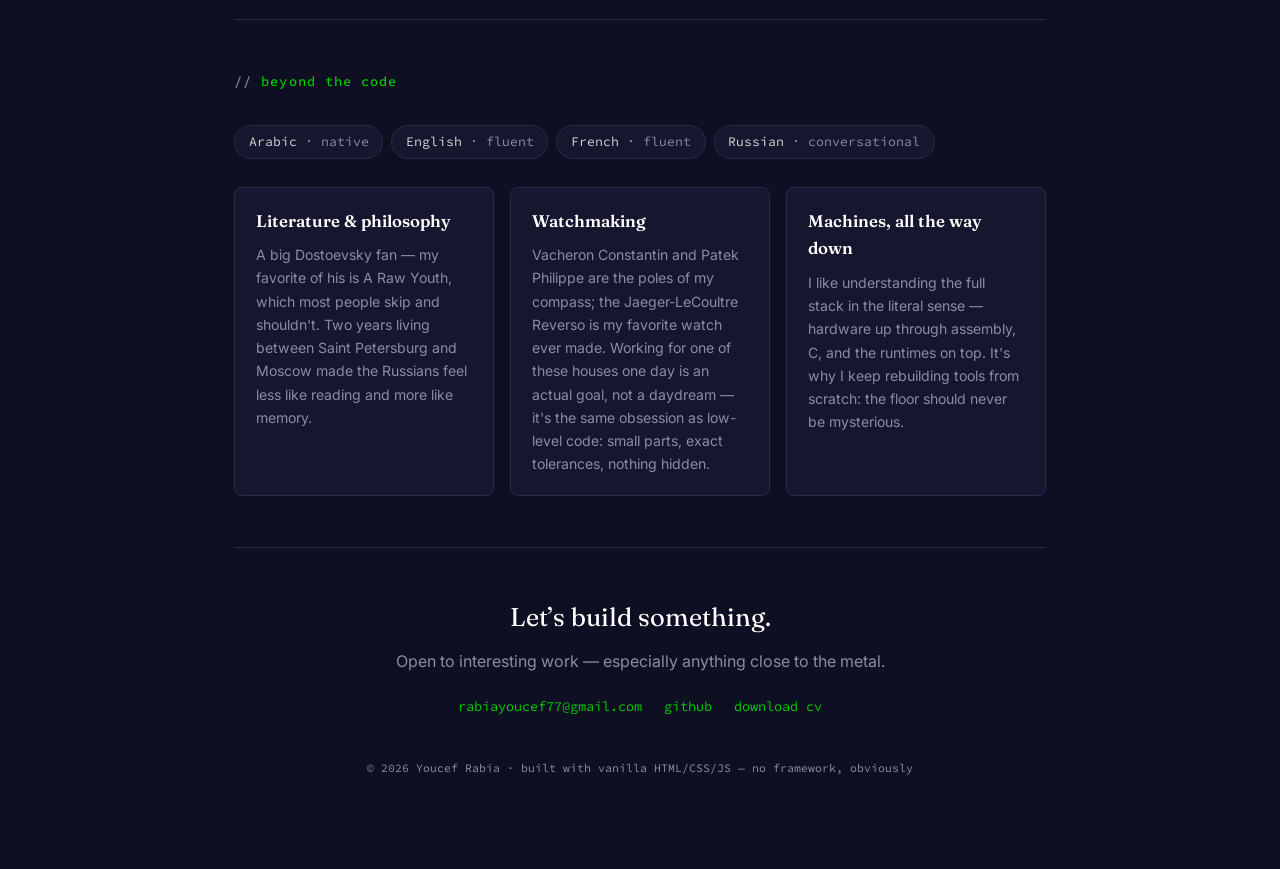
==== commit 902a20ee: "Prerender content into index.html at build time The served HTML previously contained none of the sit" ====
--- a/index.html
+++ b/index.html
@@ -25,18 +25,193 @@
     </div>
   </nav>
 
+  <!-- The INSIDES of the containers below are generated regions:
+       `node build.js` prerenders data/ into them (Netlify runs it
+       on every deploy) and js/render.js re-renders them in the
+       browser. Edit data/*.js, not the generated content. -->
   <main id="top">
-    <header id="hero"></header>
-
-    <section id="about" class="section"></section>
-    <section id="experience" class="section"></section>
-    <section id="projects" class="section"></section>
-    <section id="skills" class="section"></section>
-    <section id="articles" class="section"></section>
-    <section id="certificates" class="section"></section>
-    <section id="beyond" class="section"></section>
-
-    <footer id="footer"></footer>
+    <header id="hero">
+      <div class="hero-kicker">~/youcef-rabia</div>
+      <h1 class="hero-name">Youcef Rabia</h1>
+      <p class="hero-tagline">Software developer. JavaScript and C++ expert.</p>
+      <div class="hero-meta">
+        <a href="https://github.com/MantasEdine" target="_blank" rel="noopener">github</a>
+        <a href="mailto:rabiayoucef77@gmail.com">email</a>
+        <a href="https://www.npmjs.com/~rabia_youcef" target="_blank" rel="noopener">npm</a>
+        <a href="assets/Youcef_Rabia_CV.pdf" download>cv ↓</a>
+        <span class="hero-loc">📍 Algiers, Algeria</span>
+      </div></header>
+
+    <section id="about" class="section">
+      <h2 class="section-title">about</h2>
+      <div class="about"><p>I write JavaScript for a living and C for the love of it. My favorite projects are the ones where I rebuild a tool I use every day — a JSON engine, a regex engine — from nothing, just to see exactly what&#39;s under the floorboards.</p><p>I&#39;ve shipped NestJS microservices with Kafka and Docker at Emploitic, spent two years freelancing across the MERN stack, and studied software engineering at LETI in Saint Petersburg before coming back to Algiers, where I&#39;m now studying hydraulic engineering at USTHB while working in tech part-time.</p><p>I contribute to open source when I can — including a contribution to the official TypeScript website, validated by Jake Bailey himself. Daily drivers: Arch Linux, Neovim, and a terminal.</p><p>My workflow leans hard on AI — I let it build fast, then I test, debug, and rebuild the result by hand until I understand and control every line. Deployment I keep boring on purpose: Vercel, Railway, and Neon handle the ops so I can stay in the code.</p></div></section>
+    <section id="experience" class="section"><h2 class="section-title">experience</h2>
+      <div class="xp-item">
+        <div class="xp-period">2025 — present <span class="xp-now">● now</span></div>
+        <div>
+          <span class="xp-role">IT Manager</span> <span class="xp-company">— REGIIS Security</span>
+          <div class="xp-mode">Part-time · Remote</div>
+          <p class="xp-summary">Building internal automations, maintaining and fixing the company website, and developing new digital services — notably around the company&#39;s expansion into the hotel sector.</p>
+          <div class="tags"><span class="tag">Automation</span><span class="tag">Web</span><span class="tag">IT operations</span></div>
+        </div>
+      </div>
+      <div class="xp-item">
+        <div class="xp-period">2025 — present <span class="xp-now">● now</span></div>
+        <div>
+          <span class="xp-role">Full-Stack Developer &amp; Social Media Manager</span> <span class="xp-company">— PluginDZ</span>
+          <div class="xp-mode">Part-time</div>
+          <p class="xp-summary">Building and running the wholesale charger storefront end to end — Next.js front, Node/Express + Prisma/PostgreSQL back — while managing the brand&#39;s social media presence.</p>
+          <div class="tags"><span class="tag">Next.js</span><span class="tag">TypeScript</span><span class="tag">Express</span><span class="tag">Prisma</span><span class="tag">PostgreSQL</span></div>
+        </div>
+      </div>
+      <div class="xp-item">
+        <div class="xp-period">2023 — 2025</div>
+        <div>
+          <span class="xp-role">Freelance Full-Stack Developer</span> <span class="xp-company">— Independent — MERN stack</span>
+          <div class="xp-mode">Freelance</div>
+          <p class="xp-summary">Two years of client work across the MERN stack: React frontends, Node/Express APIs, MongoDB data layers — scoped, built, shipped, and maintained solo.</p>
+          <div class="tags"><span class="tag">MongoDB</span><span class="tag">Express</span><span class="tag">React</span><span class="tag">Node.js</span></div>
+        </div>
+      </div>
+      <div class="xp-item">
+        <div class="xp-period">2023 · 4 months</div>
+        <div>
+          <span class="xp-role">Backend Developer Intern</span> <span class="xp-company">— Emploitic</span>
+          <div class="xp-mode">Internship</div>
+          <p class="xp-summary">Built microservices in NestJS with TypeScript, communicating over Kafka and shipped in Docker, against both MongoDB and PostgreSQL. First serious dose of OOP architecture at production scale.</p>
+          <div class="tags"><span class="tag">NestJS</span><span class="tag">TypeScript</span><span class="tag">Kafka</span><span class="tag">Docker</span><span class="tag">MongoDB</span><span class="tag">PostgreSQL</span></div>
+        </div>
+      </div><div class="edu-title">// education</div>
+        <div class="edu-item">
+          <span class="edu-degree">Hydraulic Engineering — 3rd year</span>
+          <span class="edu-school"> · USTHB, Algiers</span>
+          <span class="edu-period"> · current</span>
+        </div>
+        <div class="edu-item">
+          <span class="edu-degree">Software Engineering — 2 years</span>
+          <span class="edu-school"> · LETI, Saint Petersburg</span>
+          <span class="edu-period"> · 2021 — 2023</span>
+        </div></section>
+    <section id="projects" class="section">
+      <h2 class="section-title">projects</h2>
+      <div class="project-grid">
+      <div class="project-card">
+        <h3 class="project-name">vanilla-json</h3>
+        <p class="project-oneliner">A JSON engine written from scratch in pure JavaScript.</p>
+        <p class="project-desc">Hand-written tokenizer, recursive descent parser, and serializer — no eval, no native JSON.* anywhere in the implementation. Matches native behavior down to the weird parts: NaN → null, dropped undefined keys, circular-reference TypeErrors, position-aware SyntaxErrors. Published on npm, with its own hand-built documentation site that doubles as a tutorial for writing your own.</p>
+        <div class="tags"><span class="tag">JavaScript</span><span class="tag">npm package</span><span class="tag">zero dependencies</span></div>
+        <div class="project-links"><a href="https://github.com/MantasEdine/vanilla-json" target="_blank" rel="noopener">Repo</a><a href="https://vanille-json-docs.netlify.app/" target="_blank" rel="noopener">Docs</a><a href="https://www.npmjs.com/package/@rabia_youcef/vanilla-json" target="_blank" rel="noopener">npm</a></div>
+      </div>
+      <div class="project-card">
+        <h3 class="project-name">better-regex</h3>
+        <p class="project-oneliner">A regex engine built from scratch — parser + backtracking matcher.</p>
+        <p class="project-desc">No native RegExp, no dependencies. A recursive descent parser turns the pattern into a tree, then a backtracking matcher walks it against the input, backing off when greedy quantifiers overshoot — the same mechanism that powers real-world engines. Supports alternation, quantifiers, wildcards, and fully nested groups. Published on npm.</p>
+        <div class="tags"><span class="tag">JavaScript</span><span class="tag">npm package</span><span class="tag">recursive descent</span></div>
+        <div class="project-links"><a href="https://github.com/MantasEdine/better-regex" target="_blank" rel="noopener">Repo</a><a href="https://www.npmjs.com/package/@rabia_youcef/better-regex" target="_blank" rel="noopener">npm</a></div>
+      </div>
+      <div class="project-card">
+        <h3 class="project-name">NFA-based regex engine</h3>
+        <p class="project-oneliner">The same problem, solved the computer-science way: Thompson&#39;s construction.</p>
+        <p class="project-desc">Every regex operation becomes a tiny state machine glued together with ε-transitions; a postfix expression is folded with a stack until one NFA remains. Runs all paths in parallel and never backtracks — the automata-theory counterpart to better-regex, built to understand both halves of how regex engines are made.</p>
+        <div class="tags"><span class="tag">JavaScript</span><span class="tag">automata theory</span><span class="tag">ε-NFA</span></div>
+        <div class="project-links"><a href="https://github.com/MantasEdine/NFA-based-regex-engine" target="_blank" rel="noopener">Repo</a></div>
+      </div></div>
+      
+      <div class="project-wide">
+        <h3 class="project-name">Everything About Pointers</h3>
+        <p class="project-oneliner">A compile-everything reference for pointers in C and C++.</p>
+        <p class="project-desc">A working reference where every section is code you can actually compile — pointer arithmetic, void*, pointers to pointers, arrays vs. pointers, 2-D and jagged arrays, stack vs. heap, and a hand-rolled memory allocation exercise — all built with -Wall -Wextra and AddressSanitizer wired in, because most pointer bugs are silent until they aren&#39;t. It ships with a Makefile, CI smoke tests, and a small htmx web server that serves the whole thing as a browsable book. I wrote it while studying software engineering at LETI in Saint Petersburg, and it ended up circulating among students there as study material — the thing I&#39;m proudest of about it.</p>
+        <div class="tags"><span class="tag">C</span><span class="tag">C++</span><span class="tag">Make</span><span class="tag">AddressSanitizer</span><span class="tag">htmx</span></div>
+        <div class="project-links"><a href="https://github.com/MantasEdine/Everything-About-Pointers" target="_blank" rel="noopener">Repo</a></div>
+      </div>
+      <div class="client-title">// client work</div>
+      <div class="client-row">
+        <span class="client-name">Plugin.dz</span>
+        <span class="client-desc">Bilingual FR/AR (RTL) wholesale e-commerce catalogue for the Algerian market — Next.js 15 storefront and back-office over an Express + Prisma + PostgreSQL API, with stock-derived navigation and Yalidine delivery flow.</span>
+        <a class="client-link" href="https://github.com/MantasEdine/PluginDZ" target="_blank" rel="noopener">→ repo</a>
+      </div>
+      <div class="client-row">
+        <span class="client-name">Analytics Warehouse</span>
+        <span class="client-desc">Client analytics dashboard built with React and Vite — data views and reporting for warehouse operations.</span>
+        <a class="client-link" href="https://github.com/MantasEdine/analytics_warehouse" target="_blank" rel="noopener">→ repo</a>
+      </div></section>
+    <section id="skills" class="section">
+      <h2 class="section-title">skills</h2>
+      <p class="skills-headline">JavaScript is my main power — the rest orbits around it.</p>
+      <div class="skills-grid">
+        
+          <div class="skill-group">
+            <h3 class="skill-group-title">Languages</h3>
+            <ul><li>JavaScript</li><li>TypeScript</li><li>C</li><li>Assembly</li><li>Python</li><li>SQL</li></ul>
+          </div>
+          <div class="skill-group">
+            <h3 class="skill-group-title">Backend</h3>
+            <ul><li>Node.js</li><li>NestJS</li><li>Express</li><li>Kafka</li><li>Prisma</li><li>PostgreSQL</li><li>MongoDB</li></ul>
+          </div>
+          <div class="skill-group">
+            <h3 class="skill-group-title">Frontend</h3>
+            <ul><li>React</li><li>Next.js</li><li>Tailwind</li><li>htmx</li><li>vanilla DOM</li></ul>
+          </div>
+          <div class="skill-group">
+            <h3 class="skill-group-title">Environment</h3>
+            <ul><li>Arch Linux</li><li>Neovim / vim</li><li>Docker</li><li>Git</li><li>Make</li></ul>
+          </div>
+          <div class="skill-group">
+            <h3 class="skill-group-title">Deploy</h3>
+            <ul><li>Vercel</li><li>Railway</li><li>Neon</li></ul>
+          </div>
+      </div></section>
+    <section id="articles" class="section">
+      <h2 class="section-title">articles</h2>
+      
+        <a class="article-item" href="articles/build-your-own-json-serializer.html">
+          <span class="article-title">Build your own JSON serializer</span>
+          <span class="article-date">2025</span>
+          <p class="article-summary">How to write JSON.stringify from scratch in pure JavaScript — escaping strings the hard way, the primitive types, toJSON, and circular references. From the vanilla-json docs.</p>
+        </a></section>
+    <section id="certificates" class="section">
+      <h2 class="section-title">certificates</h2>
+      <div class="cert-grid">
+        <div class="cert-card">
+      <div class="cert-title">Full-Stack JavaScript Program</div>
+      <div class="cert-issuer">GoMyCode</div>
+      <div class="cert-date">January — June 2023</div>
+      <p class="cert-note">Six-month intensive full-stack JavaScript bootcamp.</p></div><div class="cert-card">
+      <div class="cert-title">Just JavaScript</div>
+      <div class="cert-issuer">Dan Abramov &amp; Maggie Appleton</div>
+      <div class="cert-date">2026</div>
+      <p class="cert-note">All 10 episodes — mental models of how JavaScript actually works.</p></div><div class="cert-card">
+      <div class="cert-title">Learn JavaScript</div>
+      <div class="cert-issuer">Boot.dev</div>
+      <div class="cert-date">August 2025</div>
+      <p class="cert-note">Functions, prototypes, classes, sets &amp; maps, error handling, async, the event loop.</p></div><div class="cert-card">
+      <div class="cert-title">Learn Linux</div>
+      <div class="cert-issuer">Boot.dev</div>
+      <div class="cert-date">August 2025</div>
+      <p class="cert-note">Command line, shell scripting, permissions, I/O redirection, processes, packages.</p></div><div class="cert-card">
+      <div class="cert-title">Introduction to Python</div>
+      <div class="cert-issuer">Boot.dev</div>
+      <div class="cert-date">September 2025</div>
+      <p class="cert-note">Fundamentals, data structures, control flow, exceptions, debugging.</p></div><div class="cert-card">
+      <div class="cert-title">Build a BookBot in Python</div>
+      <div class="cert-issuer">Boot.dev</div>
+      <div class="cert-date">June 2026</div>
+      <p class="cert-note">File I/O, text processing, data analysis, CLI arguments — a real project end to end.</p></div>
+      </div></section>
+    <section id="beyond" class="section">
+      <h2 class="section-title">beyond the code</h2>
+      <div class="langs"><span class="lang">Arabic <span>· native</span></span><span class="lang">English <span>· fluent</span></span><span class="lang">French <span>· fluent</span></span><span class="lang">Russian <span>· conversational</span></span></div>
+      <div class="passion-grid"><div class="passion"><h3>Literature &amp; philosophy</h3><p>A big Dostoevsky fan — my favorite of his is A Raw Youth, which most people skip and shouldn&#39;t. Two years living between Saint Petersburg and Moscow made the Russians feel less like reading and more like memory.</p></div><div class="passion"><h3>Watchmaking</h3><p>Vacheron Constantin and Patek Philippe are the poles of my compass; the Jaeger-LeCoultre Reverso is my favorite watch ever made. Working for one of these houses one day is an actual goal, not a daydream — it&#39;s the same obsession as low-level code: small parts, exact tolerances, nothing hidden.</p></div><div class="passion"><h3>Machines, all the way down</h3><p>I like understanding the full stack in the literal sense — hardware up through assembly, C, and the runtimes on top. It&#39;s why I keep rebuilding tools from scratch: the floor should never be mysterious.</p></div></div></section>
+
+    <footer id="footer">
+      <p class="footer-cta">Let’s build something.</p>
+      <p class="footer-line">Open to interesting work — especially anything close to the metal.</p>
+      <div class="footer-links">
+        <a href="mailto:rabiayoucef77@gmail.com">rabiayoucef77@gmail.com</a>
+        <a href="https://github.com/MantasEdine" target="_blank" rel="noopener">github</a>
+        <a href="assets/Youcef_Rabia_CV.pdf" download>download cv</a>
+      </div>
+      <p class="footer-tiny">© 2026 Youcef Rabia · built with vanilla HTML/CSS/JS — no framework, obviously</p></footer>
   </main>
 
   <!-- ==========================================================
@@ -51,6 +226,7 @@
   <script src="data/certificates.js"></script>
   <script src="data/beyond.js"></script>
 
+  <script src="js/templates.js"></script>
   <script src="js/render.js"></script>
 </body>
 </html>
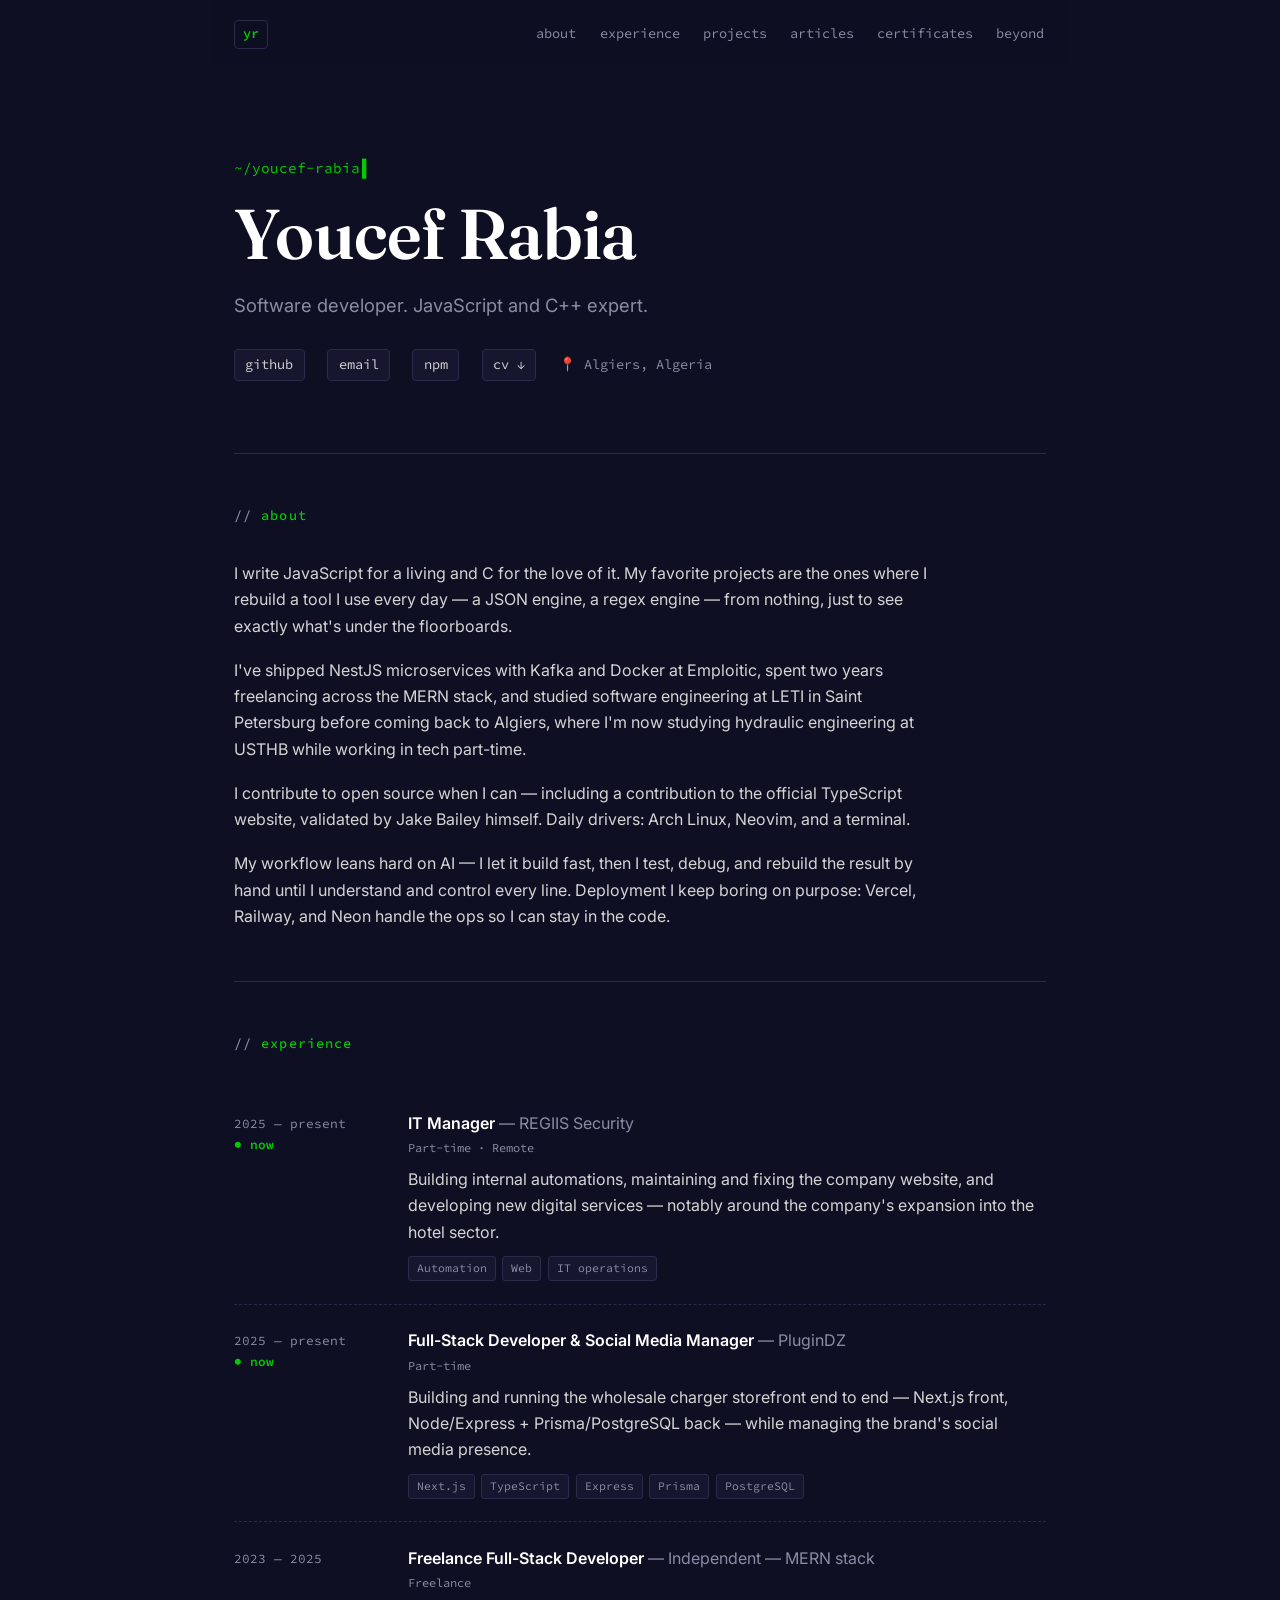
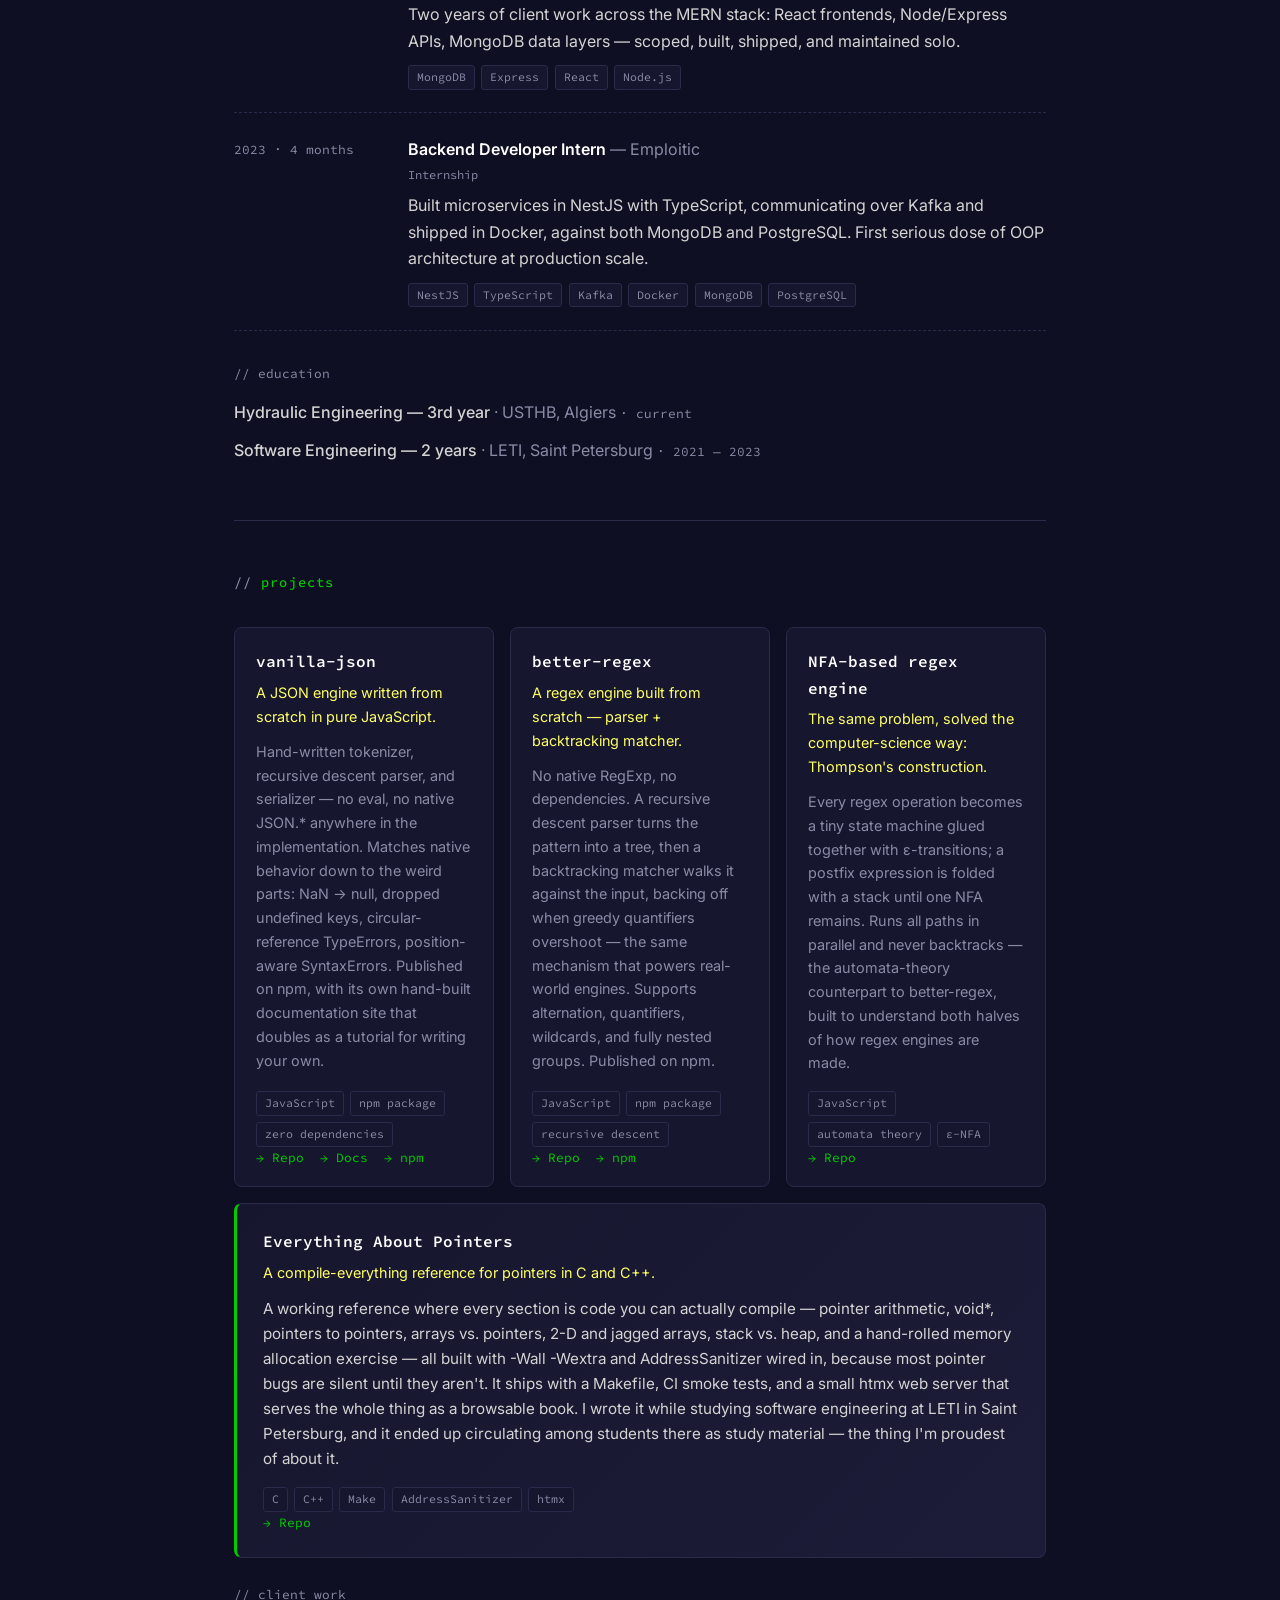
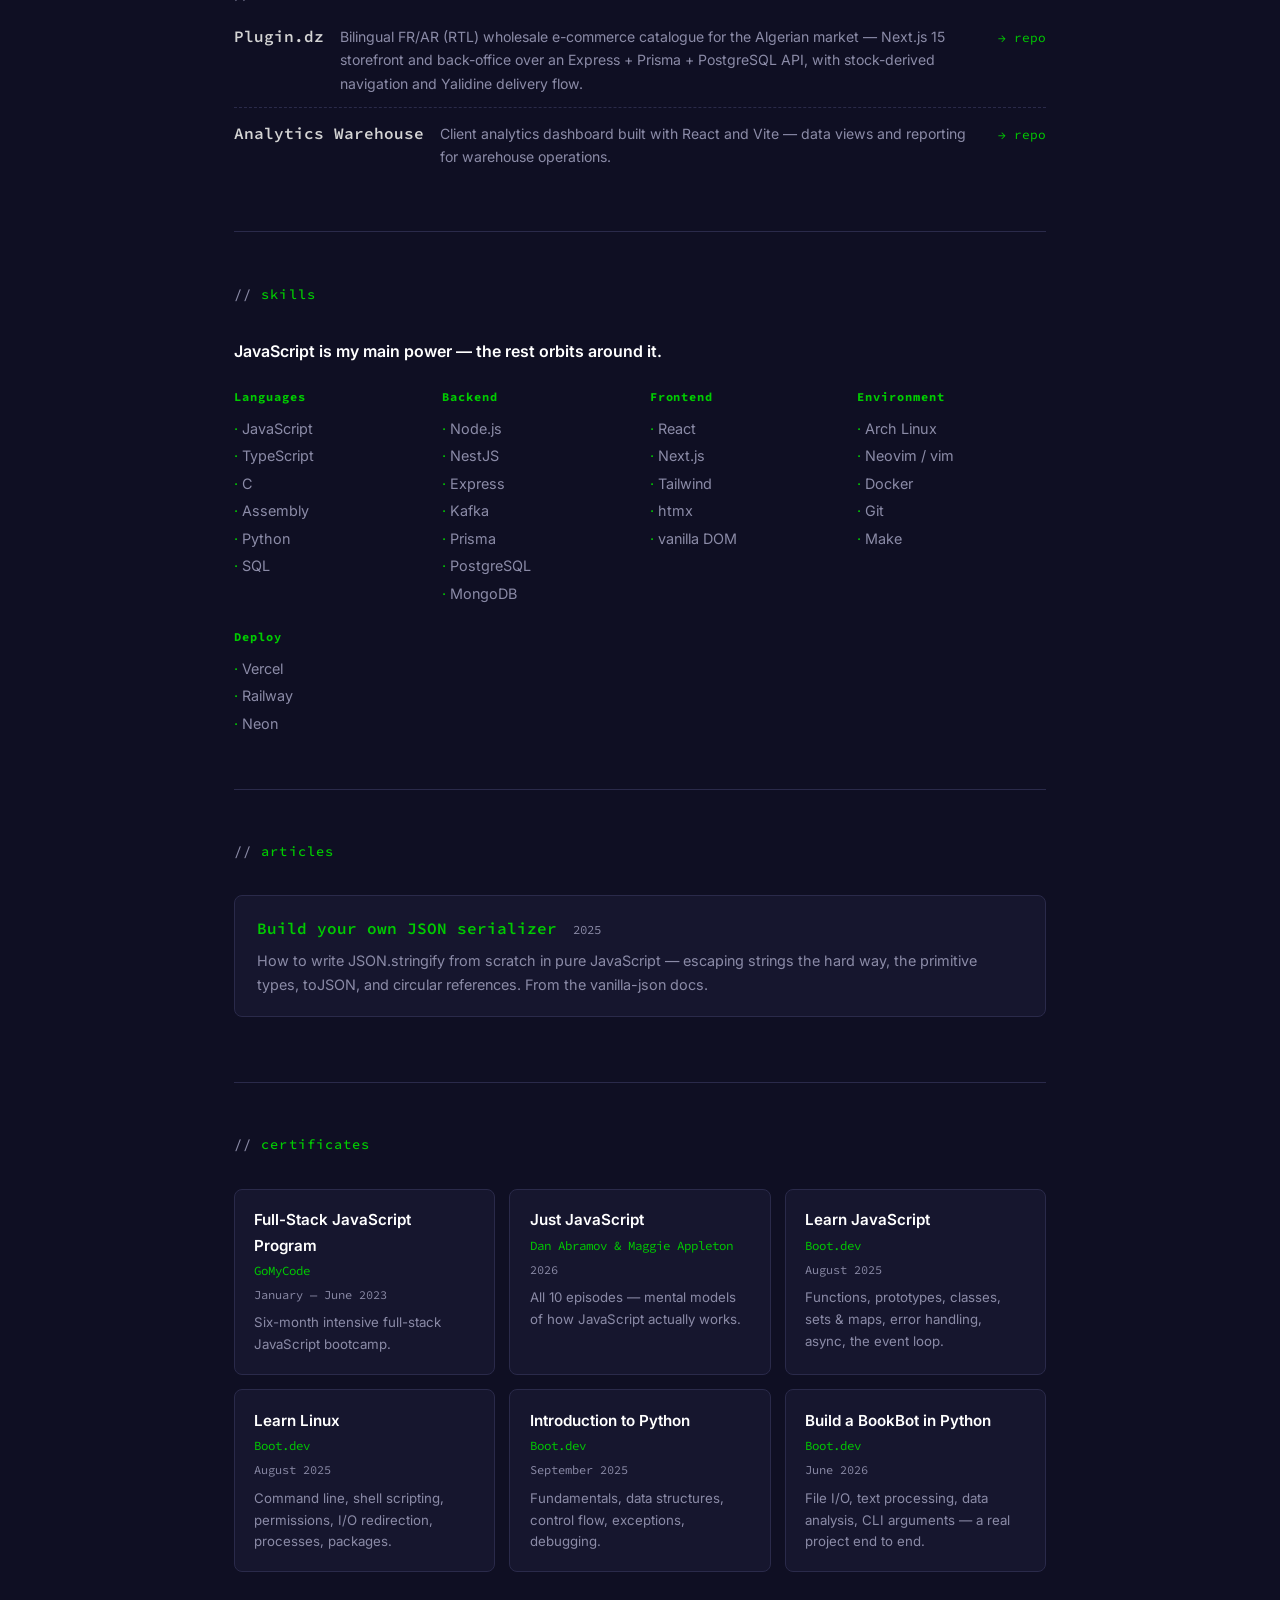
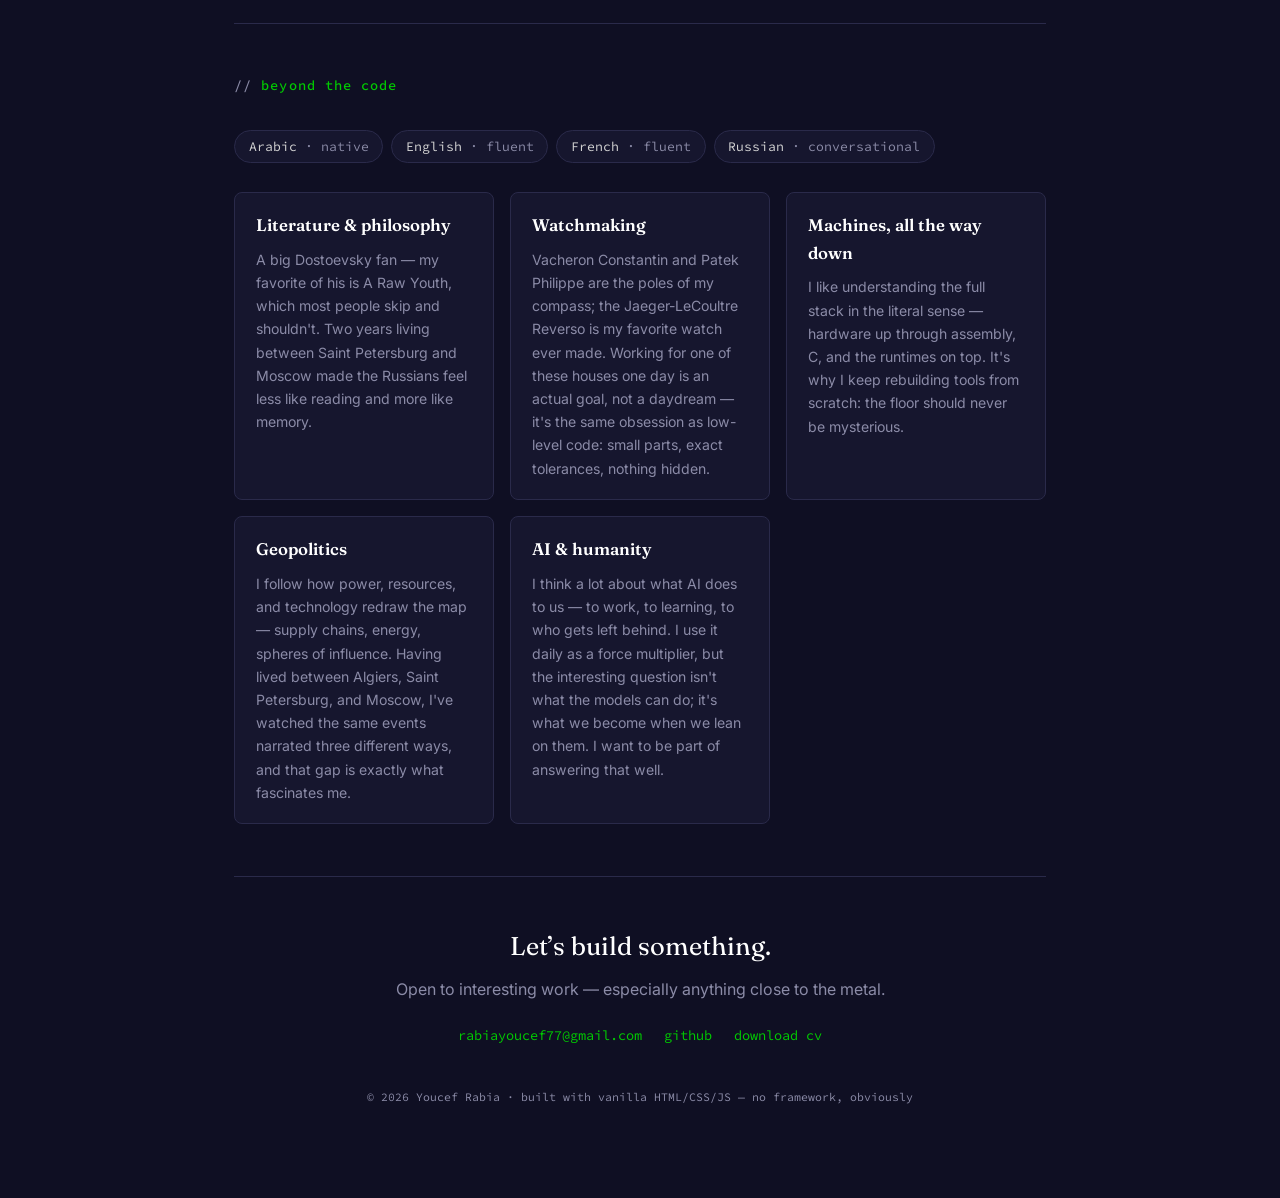
==== commit 9440a5b7: "Mobile pass + geopolitics and AI-impact interests - Grids capped with min(100%, Npx) so no column ca" ====
--- a/index.html
+++ b/index.html
@@ -201,7 +201,7 @@
     <section id="beyond" class="section">
       <h2 class="section-title">beyond the code</h2>
       <div class="langs"><span class="lang">Arabic <span>· native</span></span><span class="lang">English <span>· fluent</span></span><span class="lang">French <span>· fluent</span></span><span class="lang">Russian <span>· conversational</span></span></div>
-      <div class="passion-grid"><div class="passion"><h3>Literature &amp; philosophy</h3><p>A big Dostoevsky fan — my favorite of his is A Raw Youth, which most people skip and shouldn&#39;t. Two years living between Saint Petersburg and Moscow made the Russians feel less like reading and more like memory.</p></div><div class="passion"><h3>Watchmaking</h3><p>Vacheron Constantin and Patek Philippe are the poles of my compass; the Jaeger-LeCoultre Reverso is my favorite watch ever made. Working for one of these houses one day is an actual goal, not a daydream — it&#39;s the same obsession as low-level code: small parts, exact tolerances, nothing hidden.</p></div><div class="passion"><h3>Machines, all the way down</h3><p>I like understanding the full stack in the literal sense — hardware up through assembly, C, and the runtimes on top. It&#39;s why I keep rebuilding tools from scratch: the floor should never be mysterious.</p></div></div></section>
+      <div class="passion-grid"><div class="passion"><h3>Literature &amp; philosophy</h3><p>A big Dostoevsky fan — my favorite of his is A Raw Youth, which most people skip and shouldn&#39;t. Two years living between Saint Petersburg and Moscow made the Russians feel less like reading and more like memory.</p></div><div class="passion"><h3>Watchmaking</h3><p>Vacheron Constantin and Patek Philippe are the poles of my compass; the Jaeger-LeCoultre Reverso is my favorite watch ever made. Working for one of these houses one day is an actual goal, not a daydream — it&#39;s the same obsession as low-level code: small parts, exact tolerances, nothing hidden.</p></div><div class="passion"><h3>Machines, all the way down</h3><p>I like understanding the full stack in the literal sense — hardware up through assembly, C, and the runtimes on top. It&#39;s why I keep rebuilding tools from scratch: the floor should never be mysterious.</p></div><div class="passion"><h3>Geopolitics</h3><p>I follow how power, resources, and technology redraw the map — supply chains, energy, spheres of influence. Having lived between Algiers, Saint Petersburg, and Moscow, I&#39;ve watched the same events narrated three different ways, and that gap is exactly what fascinates me.</p></div><div class="passion"><h3>AI &amp; humanity</h3><p>I think a lot about what AI does to us — to work, to learning, to who gets left behind. I use it daily as a force multiplier, but the interesting question isn&#39;t what the models can do; it&#39;s what we become when we lean on them. I want to be part of answering that well.</p></div></div></section>
 
     <footer id="footer">
       <p class="footer-cta">Let’s build something.</p>
--- a/styles.css
+++ b/styles.css
@@ -61,13 +61,14 @@
   padding: 0.15rem 0.5rem;
 }
 .nav-links { display: flex; gap: 1.25rem; flex-wrap: wrap; }
-.nav-links a { color: var(--text-dim); }
+.nav-links a { color: var(--text-dim); padding: 0.35rem 0.1rem; }
 .nav-links a:hover { color: var(--accent); }
 
 main {
   max-width: var(--maxw);
   margin: 0 auto;
   padding: 0 1.5rem 4rem;
+  overflow-wrap: break-word;
 }
 
 /* ---------- hero ---------- */
@@ -195,7 +196,7 @@
 /* ---------- projects ---------- */
 .project-grid {
   display: grid;
-  grid-template-columns: repeat(auto-fit, minmax(240px, 1fr));
+  grid-template-columns: repeat(auto-fit, minmax(min(100%, 240px), 1fr));
   gap: 1rem;
   margin-bottom: 1rem;
 }
@@ -259,7 +260,7 @@
 .skills-headline { font-weight: 600; color: #fff; margin: 0 0 1.4rem; }
 .skills-grid {
   display: grid;
-  grid-template-columns: repeat(auto-fit, minmax(150px, 1fr));
+  grid-template-columns: repeat(auto-fit, minmax(min(45%, 150px), 1fr));
   gap: 1.2rem;
 }
 .skill-group-title {
@@ -297,7 +298,7 @@
 /* ---------- certificates ---------- */
 .cert-grid {
   display: grid;
-  grid-template-columns: repeat(auto-fill, minmax(250px, 1fr));
+  grid-template-columns: repeat(auto-fill, minmax(min(100%, 250px), 1fr));
   gap: 0.9rem;
 }
 .cert-card {
@@ -332,7 +333,7 @@
 
 .passion-grid {
   display: grid;
-  grid-template-columns: repeat(auto-fit, minmax(230px, 1fr));
+  grid-template-columns: repeat(auto-fit, minmax(min(100%, 230px), 1fr));
   gap: 1rem;
 }
 .passion {
@@ -380,8 +381,41 @@
 
 /* ---------- small screens ---------- */
 @media (max-width: 640px) {
-  #hero { padding: 3.5rem 0 3rem; }
-  .xp-item { grid-template-columns: 1fr; gap: 0.3rem; }
-  .nav-links { gap: 0.9rem; font-size: 0.78rem; }
-  .client-row { flex-direction: column; gap: 0.2rem; }
-}
+  #nav { padding: 0.75rem 1.1rem; }
+  .nav-links { gap: 0.65rem 0.9rem; font-size: 0.8rem; justify-content: flex-end; }
+
+  main { padding: 0 1.1rem 3rem; }
+
+  #hero { padding: 3.2rem 0 2.8rem; }
+  .hero-tagline { font-size: 1.05rem; }
+  .hero-meta { gap: 0.55rem 0.9rem; }
+  .hero-meta a { padding: 0.45rem 0.85rem; }   /* comfortable tap targets */
+  .hero-loc { width: 100%; }                   /* location on its own line */
+
+  .section { padding: 2.4rem 0; }
+  .section-title { margin-bottom: 1.4rem; }
+
+  .xp-item { grid-template-columns: 1fr; gap: 0.3rem; padding: 1.1rem 0; }
+  .xp-period { padding-top: 0; }
+
+  .project-card, .project-wide { padding: 1.1rem 1.1rem 1rem; }
+  .project-links { gap: 0.85rem; }
+  .project-links a { padding: 0.3rem 0; }      /* tap targets */
+  .client-row { flex-direction: column; gap: 0.25rem; }
+
+  .article-item { padding: 1rem 1.1rem; }
+  .article-date { display: block; margin: 0.2rem 0 0; }
+
+  .cert-card { padding: 1rem 1.1rem; }
+  .passion { padding: 1rem 1.1rem; }
+
+  .footer-links { flex-wrap: wrap; gap: 0.8rem 1.2rem; }
+  .footer-links a { padding: 0.3rem 0.2rem; }
+  .footer-cta { font-size: 1.35rem; }
+}
+
+/* very narrow phones */
+@media (max-width: 380px) {
+  .hero-name { font-size: 2.3rem; }
+  .nav-links { gap: 0.5rem 0.7rem; font-size: 0.74rem; }
+}
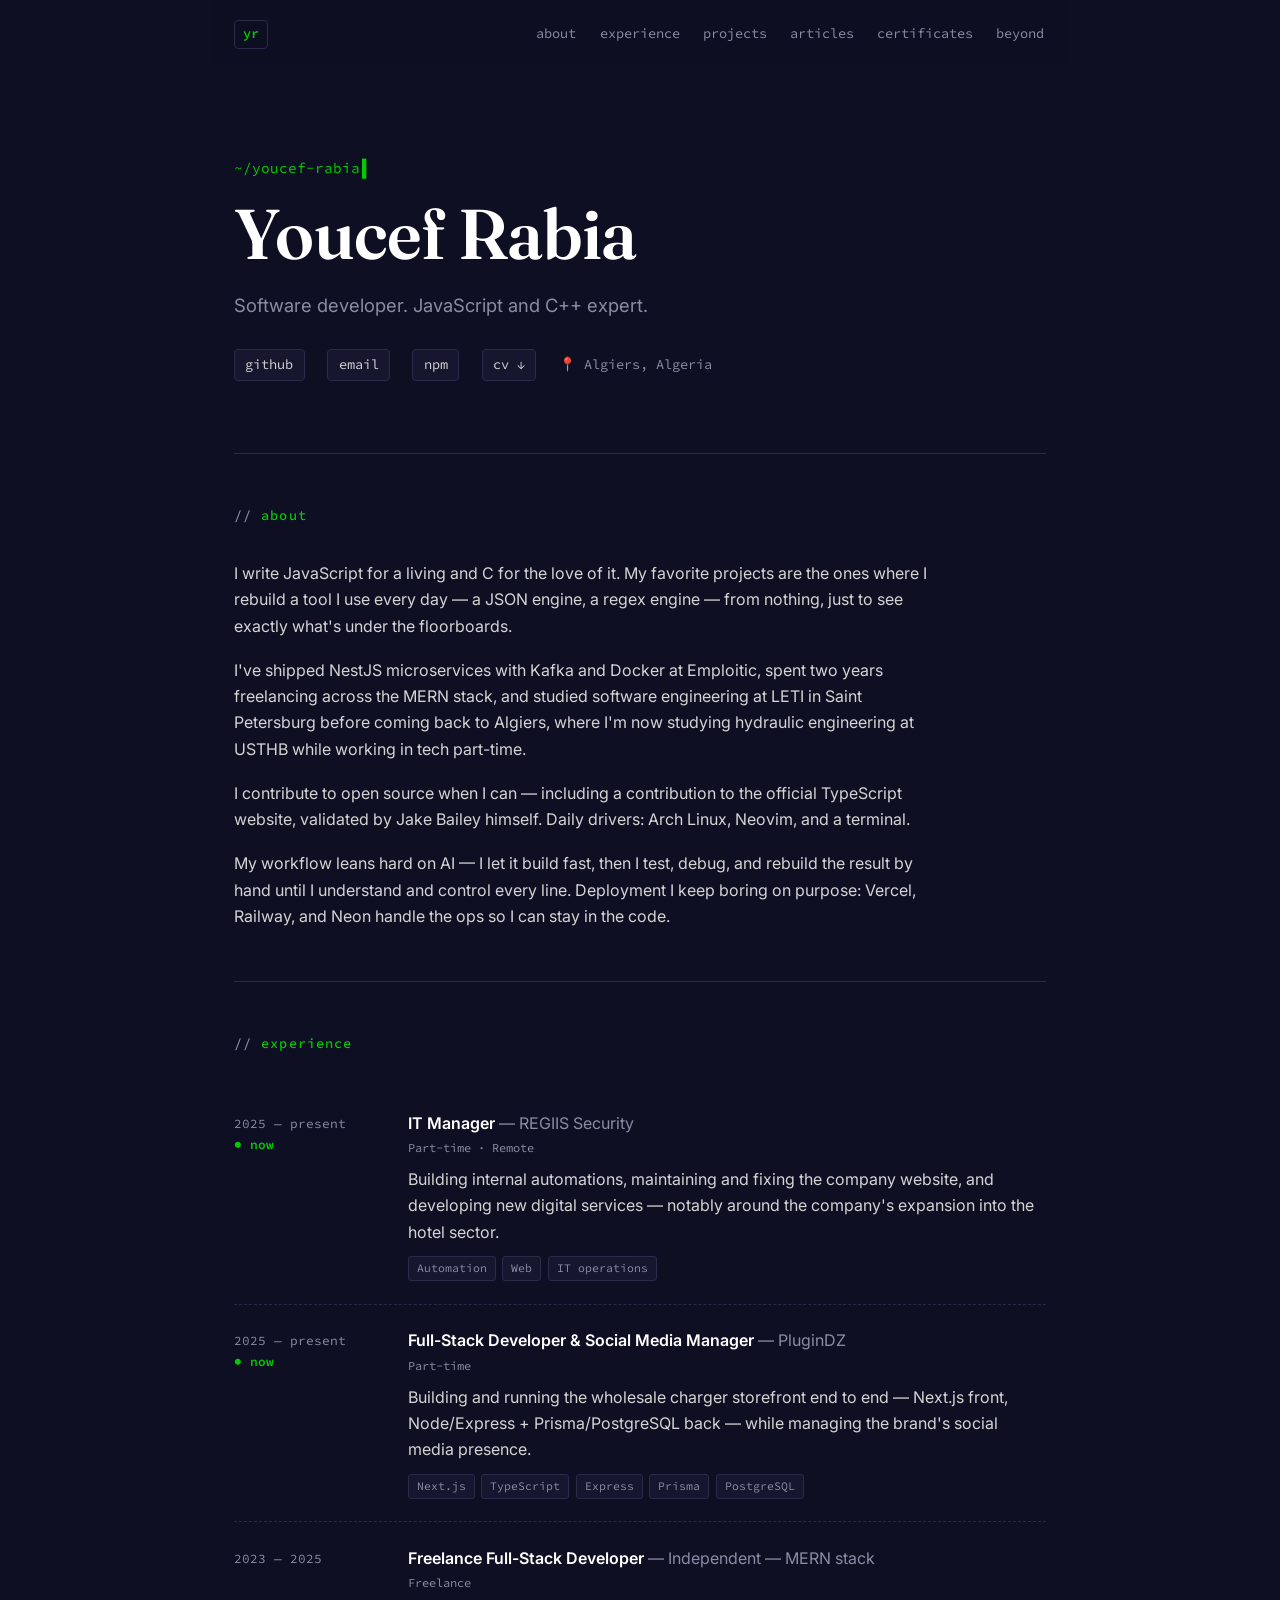
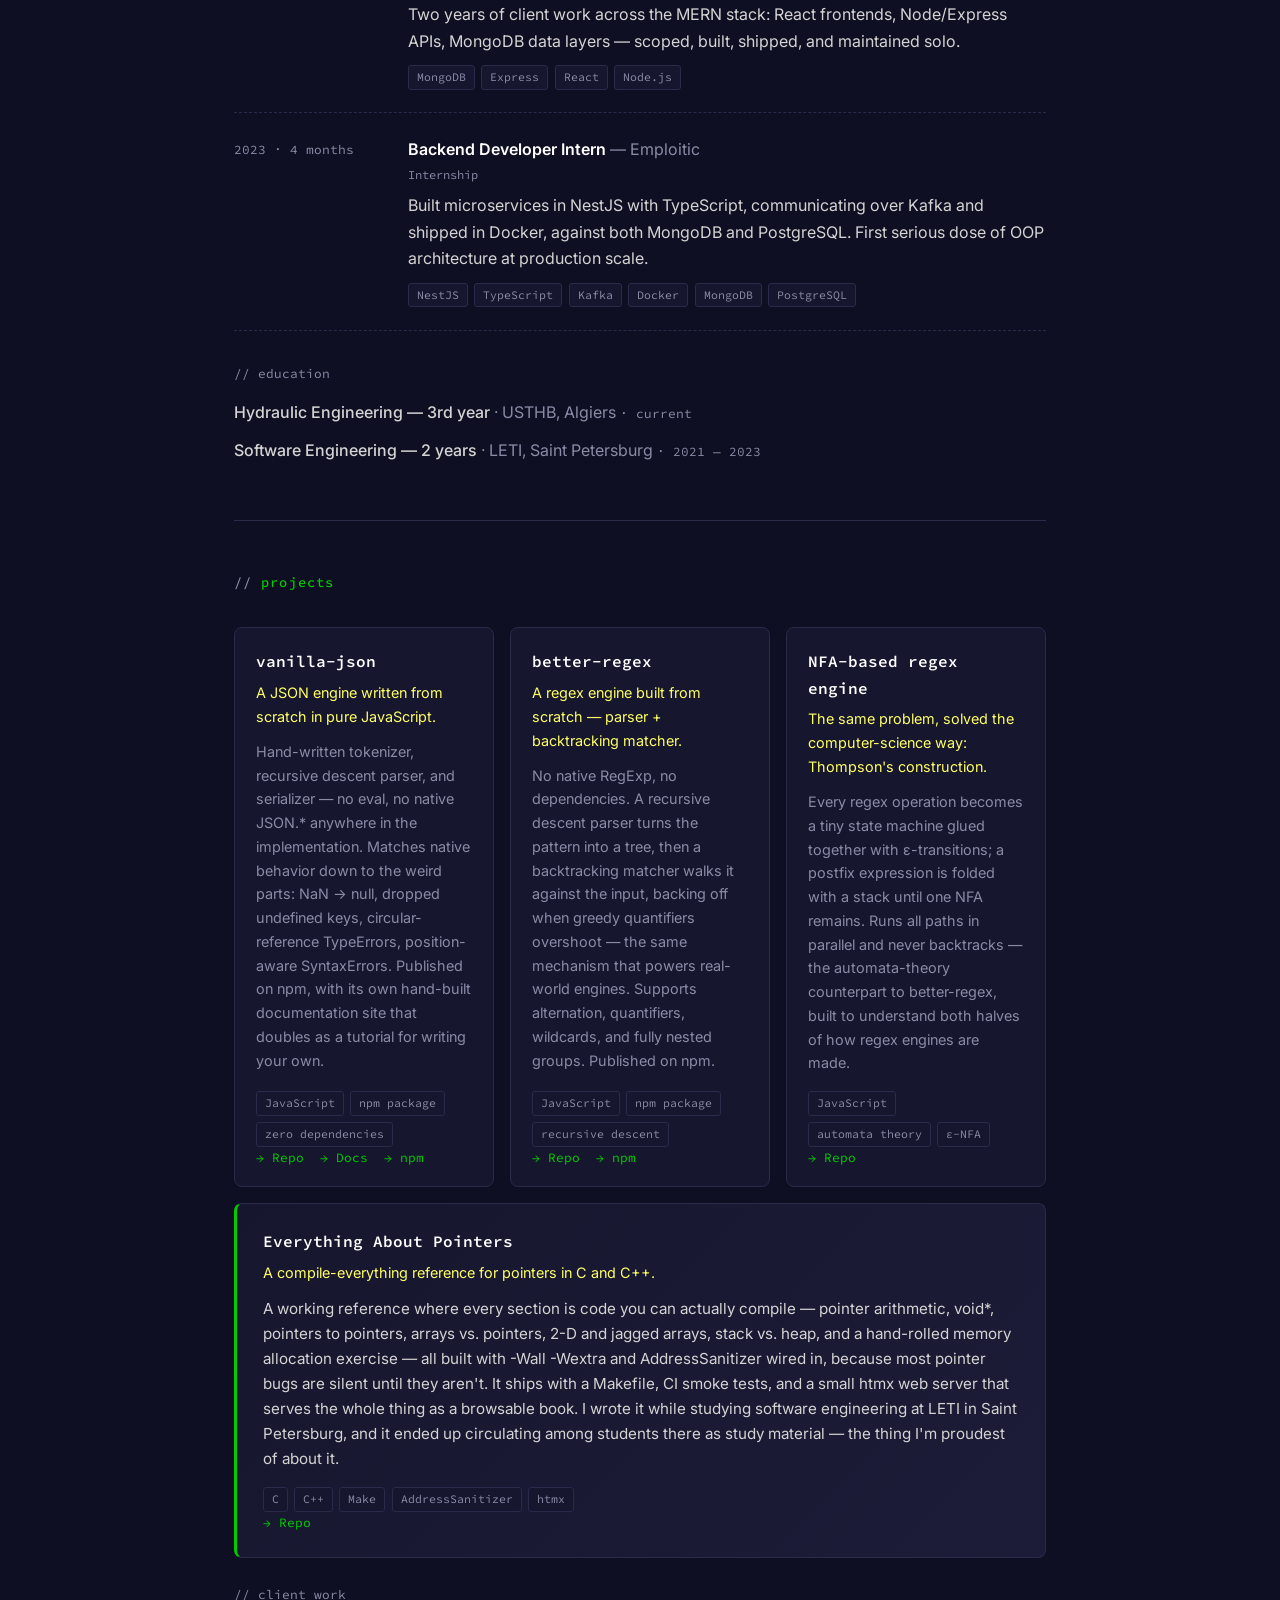
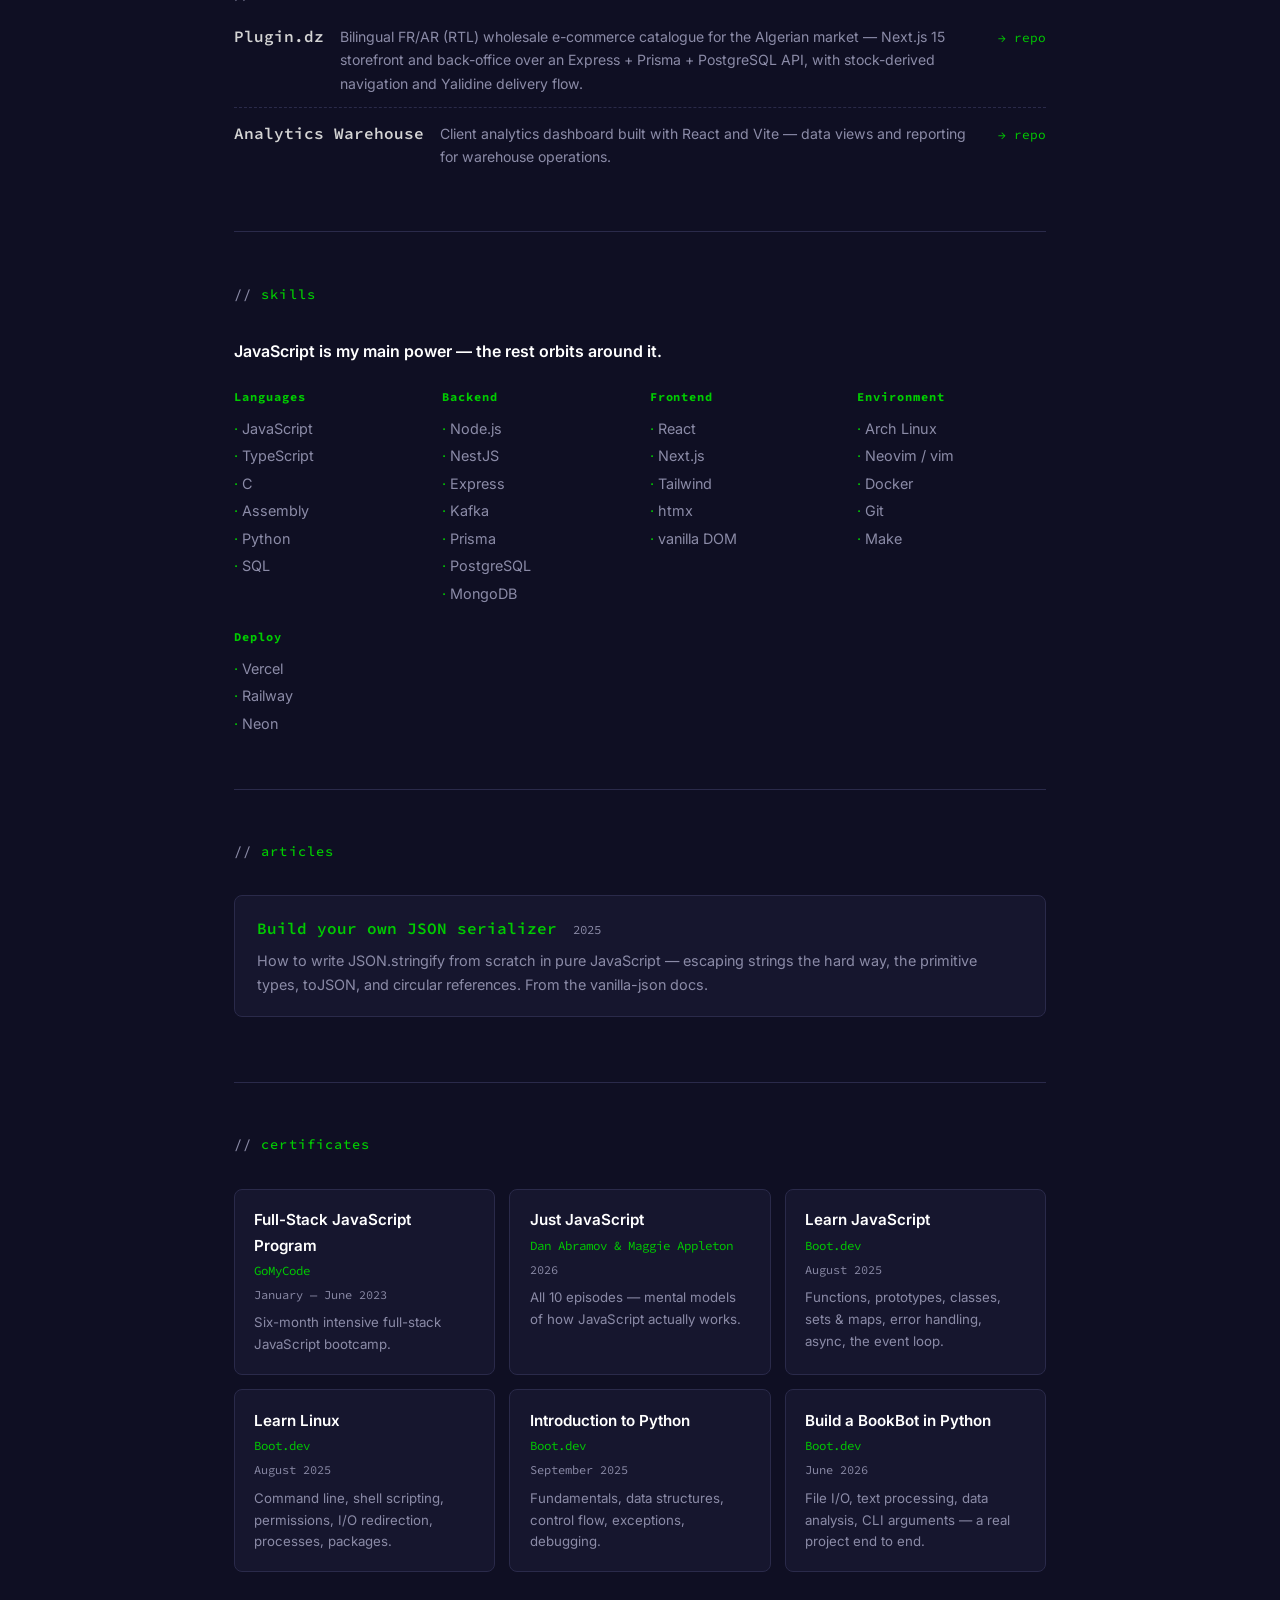
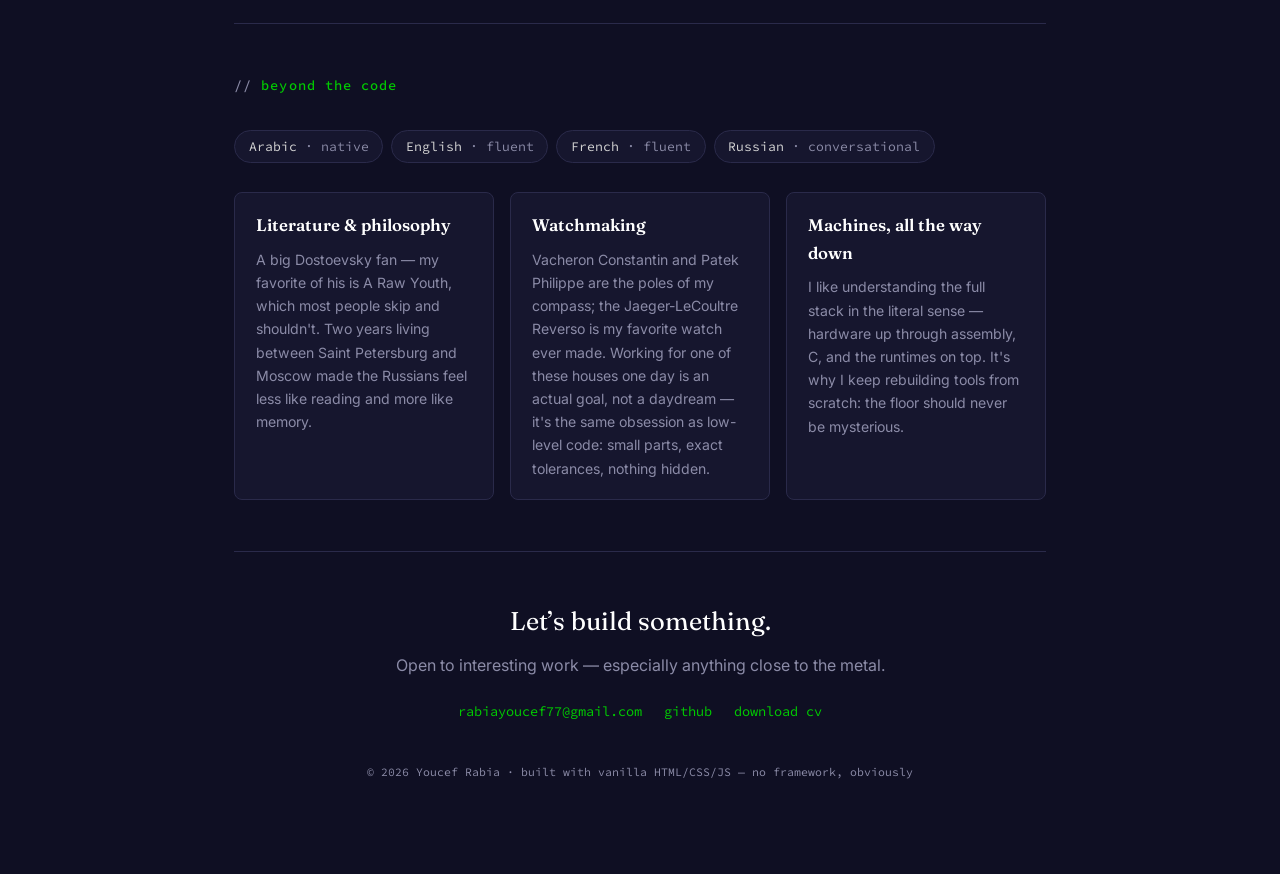
==== commit 5d3ffc25: "Remove two interest cards; add Open Graph and Twitter card tags - data/beyond.js: drop the Geopoliti" ====
--- a/index.html
+++ b/index.html
@@ -5,6 +5,12 @@
   <meta name="viewport" content="width=device-width, initial-scale=1.0">
   <title>Youcef Rabia — Software Developer</title>
   <meta name="description" content="Youcef Rabia — software developer. JavaScript and C++ expert. Algiers, Algeria.">
+  <meta property="og:title" content="Youcef Rabia — Software Developer">
+  <meta property="og:description" content="Youcef Rabia — software developer. JavaScript and C++ expert. Algiers, Algeria.">
+  <meta property="og:type" content="website">
+  <meta property="og:url" content="https://youcefrabia.netlify.app">
+  <meta property="og:image" content="https://avatars.githubusercontent.com/u/87289046?v=4">
+  <meta name="twitter:card" content="summary_large_image">
   <link rel="preconnect" href="https://fonts.googleapis.com">
   <link rel="preconnect" href="https://fonts.gstatic.com" crossorigin>
   <link href="https://fonts.googleapis.com/css2?family=Fraunces:opsz,wght@9..144,500;9..144,600&family=Inter:wght@400;500;600&family=Source+Code+Pro:wght@400;500;600&display=swap" rel="stylesheet">
@@ -201,7 +207,7 @@
     <section id="beyond" class="section">
       <h2 class="section-title">beyond the code</h2>
       <div class="langs"><span class="lang">Arabic <span>· native</span></span><span class="lang">English <span>· fluent</span></span><span class="lang">French <span>· fluent</span></span><span class="lang">Russian <span>· conversational</span></span></div>
-      <div class="passion-grid"><div class="passion"><h3>Literature &amp; philosophy</h3><p>A big Dostoevsky fan — my favorite of his is A Raw Youth, which most people skip and shouldn&#39;t. Two years living between Saint Petersburg and Moscow made the Russians feel less like reading and more like memory.</p></div><div class="passion"><h3>Watchmaking</h3><p>Vacheron Constantin and Patek Philippe are the poles of my compass; the Jaeger-LeCoultre Reverso is my favorite watch ever made. Working for one of these houses one day is an actual goal, not a daydream — it&#39;s the same obsession as low-level code: small parts, exact tolerances, nothing hidden.</p></div><div class="passion"><h3>Machines, all the way down</h3><p>I like understanding the full stack in the literal sense — hardware up through assembly, C, and the runtimes on top. It&#39;s why I keep rebuilding tools from scratch: the floor should never be mysterious.</p></div><div class="passion"><h3>Geopolitics</h3><p>I follow how power, resources, and technology redraw the map — supply chains, energy, spheres of influence. Having lived between Algiers, Saint Petersburg, and Moscow, I&#39;ve watched the same events narrated three different ways, and that gap is exactly what fascinates me.</p></div><div class="passion"><h3>AI &amp; humanity</h3><p>I think a lot about what AI does to us — to work, to learning, to who gets left behind. I use it daily as a force multiplier, but the interesting question isn&#39;t what the models can do; it&#39;s what we become when we lean on them. I want to be part of answering that well.</p></div></div></section>
+      <div class="passion-grid"><div class="passion"><h3>Literature &amp; philosophy</h3><p>A big Dostoevsky fan — my favorite of his is A Raw Youth, which most people skip and shouldn&#39;t. Two years living between Saint Petersburg and Moscow made the Russians feel less like reading and more like memory.</p></div><div class="passion"><h3>Watchmaking</h3><p>Vacheron Constantin and Patek Philippe are the poles of my compass; the Jaeger-LeCoultre Reverso is my favorite watch ever made. Working for one of these houses one day is an actual goal, not a daydream — it&#39;s the same obsession as low-level code: small parts, exact tolerances, nothing hidden.</p></div><div class="passion"><h3>Machines, all the way down</h3><p>I like understanding the full stack in the literal sense — hardware up through assembly, C, and the runtimes on top. It&#39;s why I keep rebuilding tools from scratch: the floor should never be mysterious.</p></div></div></section>
 
     <footer id="footer">
       <p class="footer-cta">Let’s build something.</p>
